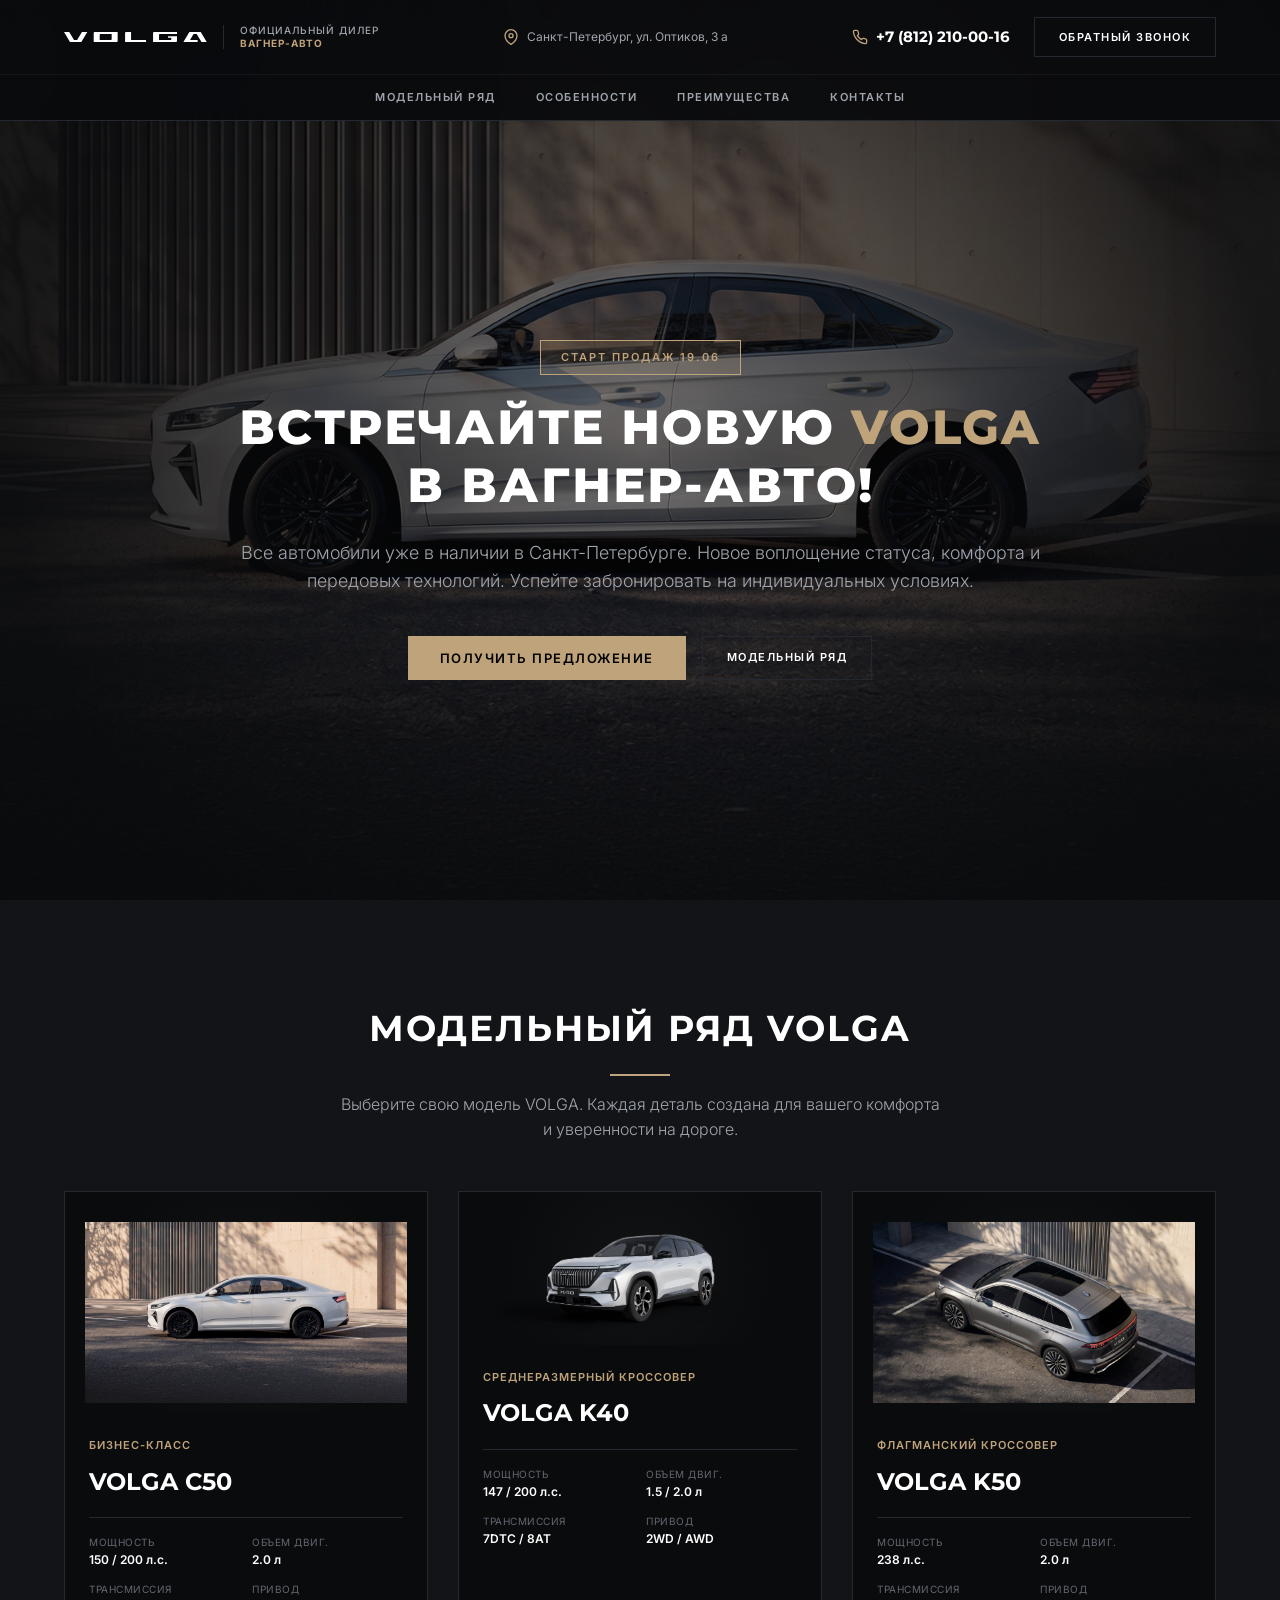
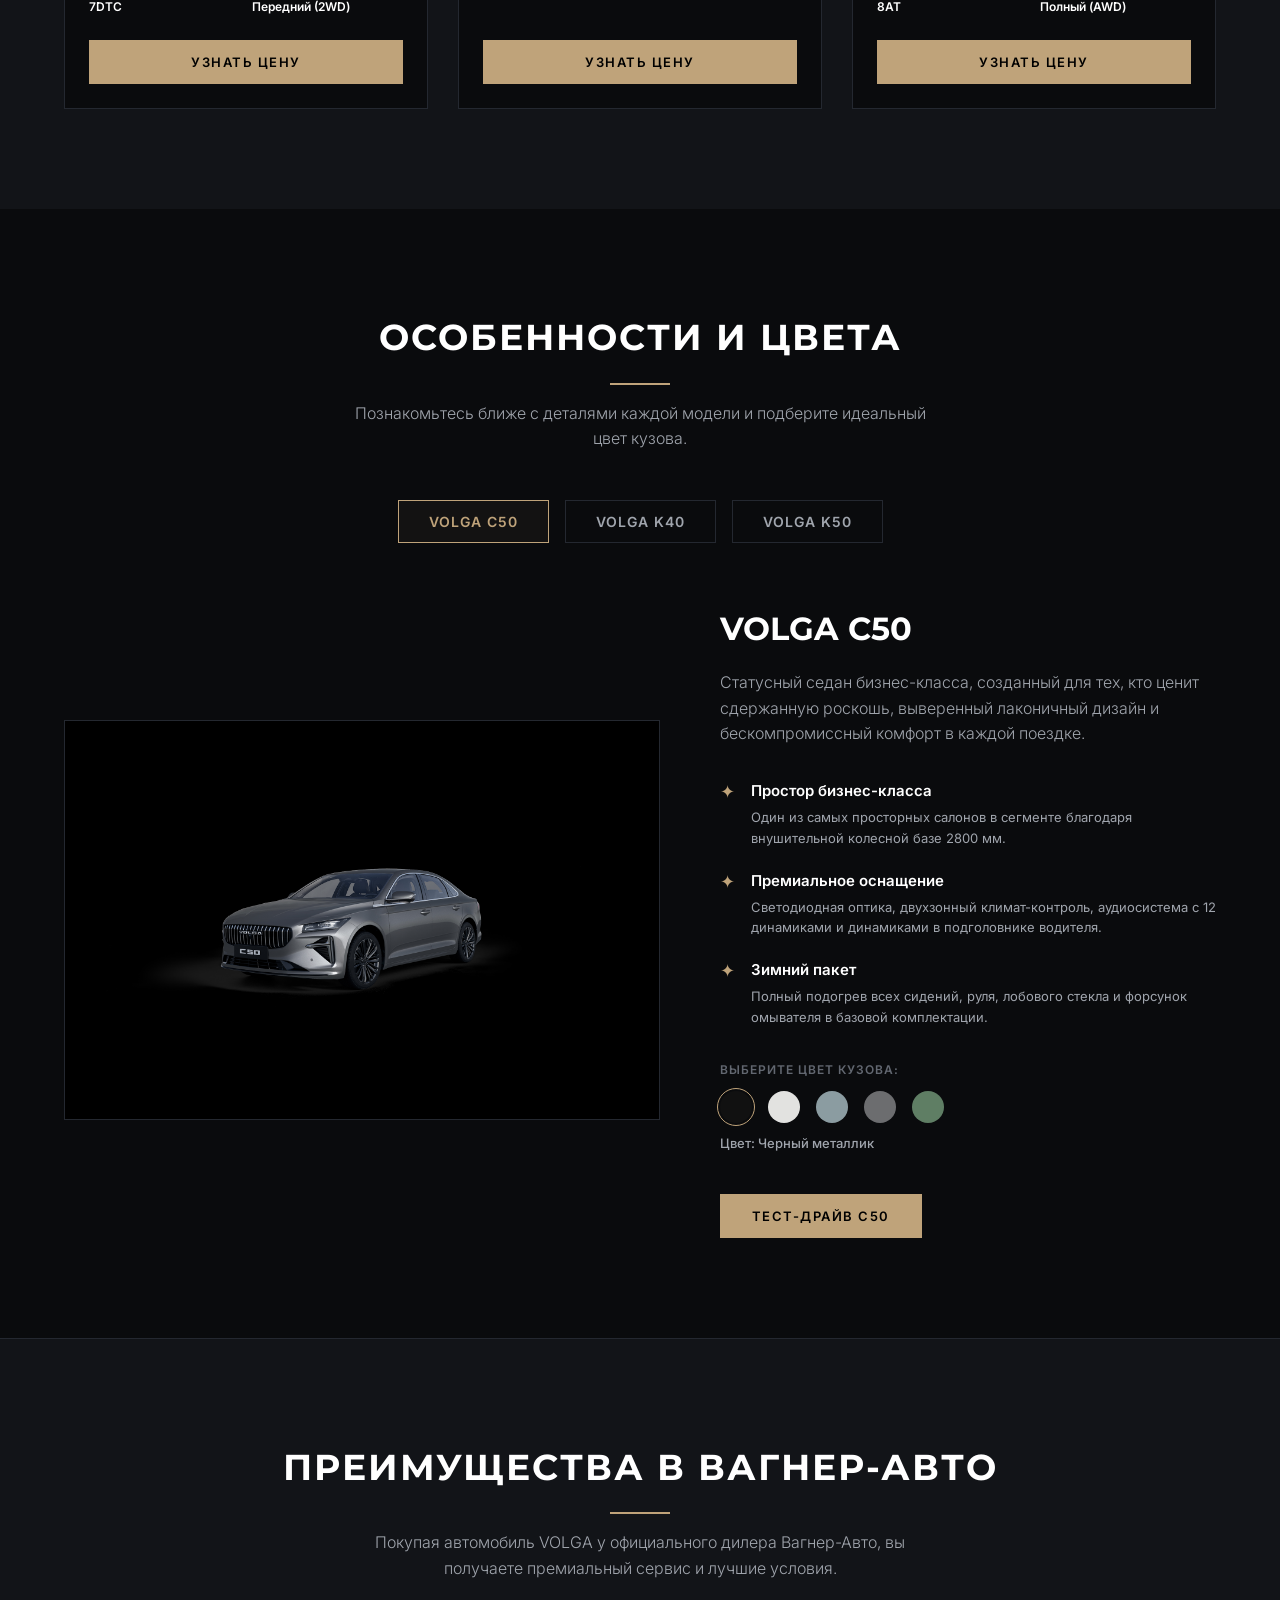
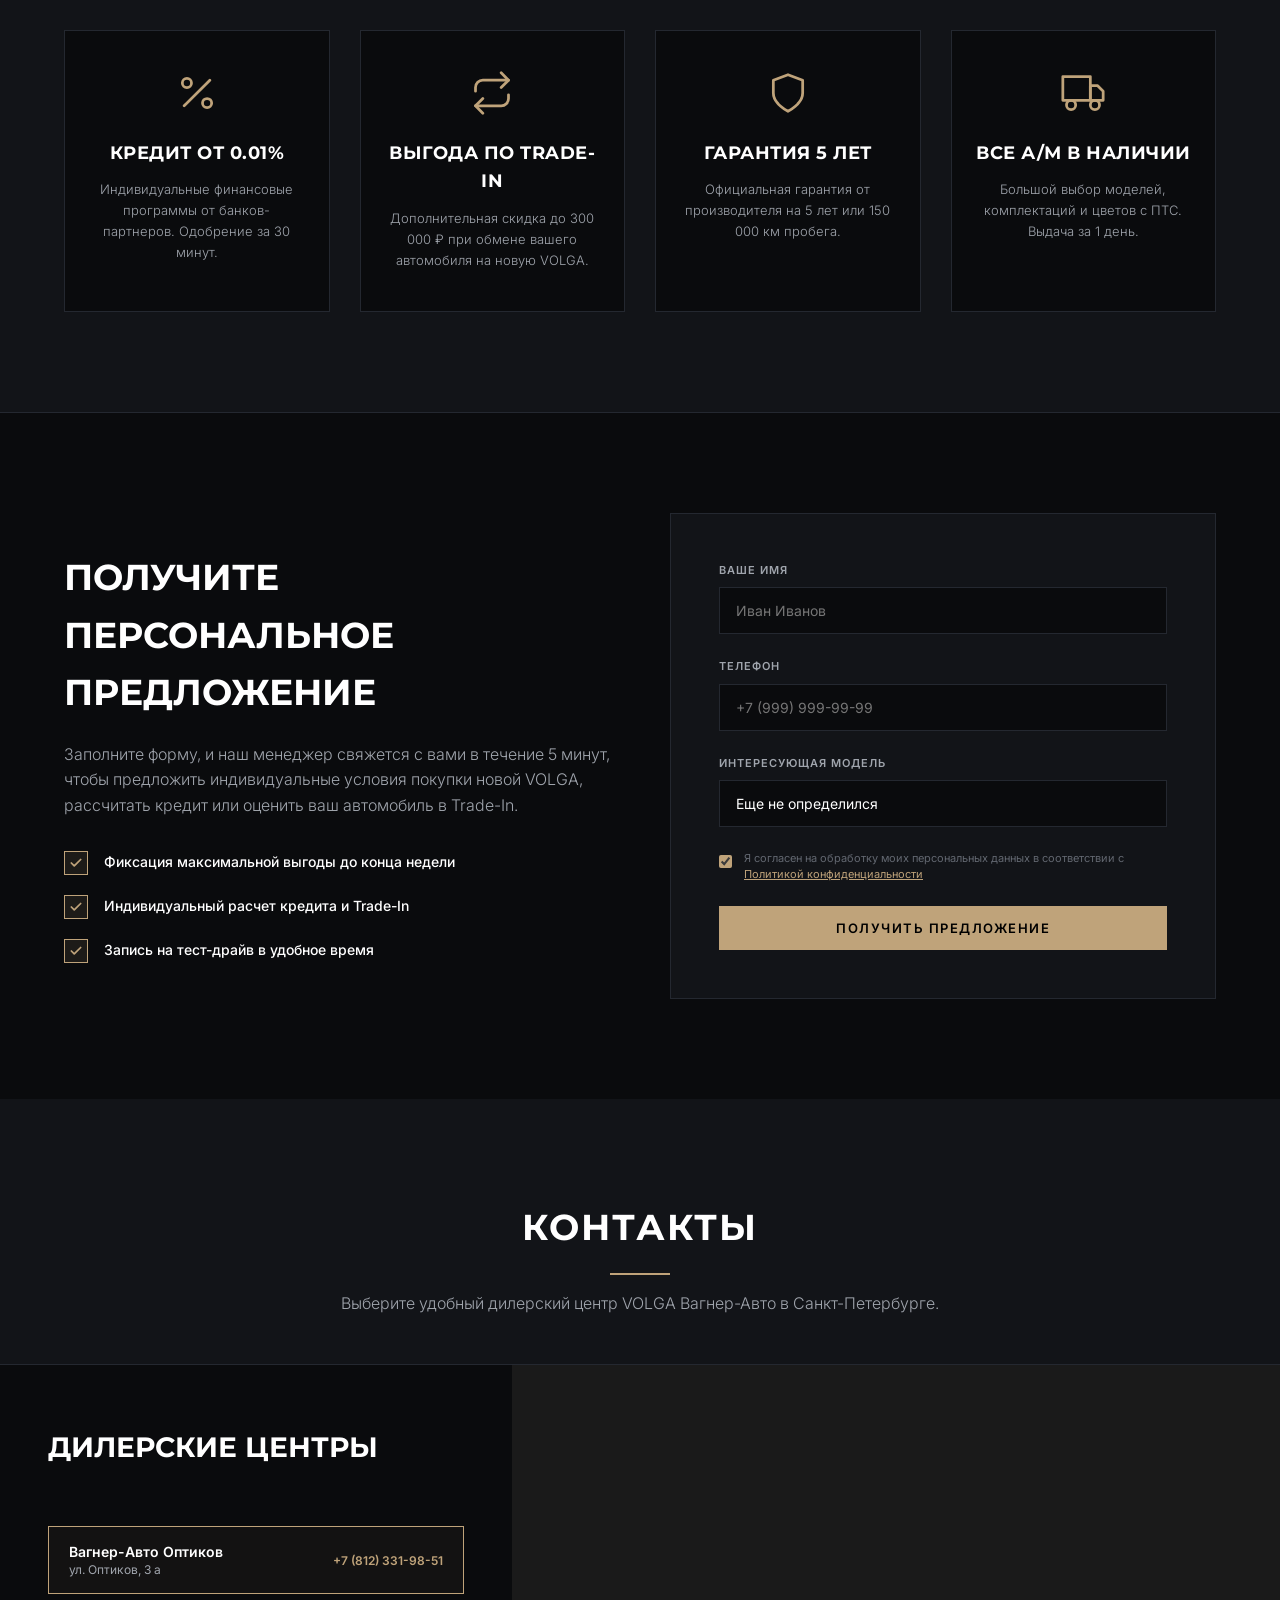
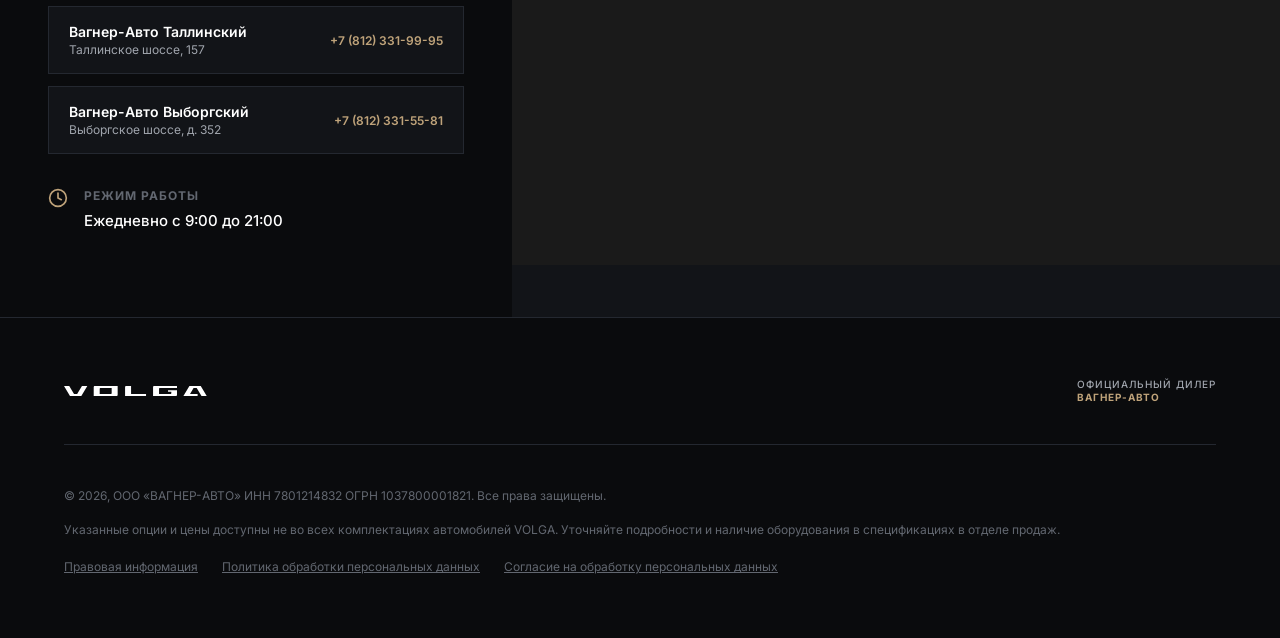
==== spb.html @ 0119178f "Initial commit: Premium Volga Landing Pages with interactive configurator and two-row header" ====
<!doctype html>
<html lang="ru">
    <head>
        <meta charset="UTF-8" />
        <meta name="viewport" content="width=device-width, initial-scale=1.0" />
        <title>Официальный дилер VOLGA в Санкт-Петербурге | Вагнер-Авто</title>
        <meta
            name="description"
            content="Купить новые автомобили VOLGA C50, K40, K50 у официального дилера Вагнер-Авто в Санкт-Петербурге. Все автомобили в наличии. Специальные условия покупки, кредит, Trade-In."
        />
        <link rel="stylesheet" href="style.css" />
        <!-- Favicon -->
        <link rel="icon" type="image/svg+xml" href="logo.svg" />
    </head>
    <body>
        <!-- Header -->
        <header>
            <div class="header-top-bar">
                <div class="container header-top-container">
                    <div class="logo-area">
                        <a href="#" class="logo-link">
                            <!-- Embedded SVG Volga Logo -->
                            <svg
                                xmlns="http://www.w3.org/2000/svg"
                                width="143"
                                height="10"
                                viewBox="0 0 143 10"
                                fill="none"
                            >
                                <path
                                    d="M113.016 0.0563636V1.94C113.016 1.95455 113.01 1.96909 112.997 1.98C112.985 1.99091 112.97 1.99636 112.955 1.99636H95.9465C95.7082 1.99636 95.4813 2.08727 95.3117 2.24727C95.1439 2.40727 95.0486 2.62545 95.0486 2.85273V7.93455C95.0486 7.94909 95.0543 7.96545 95.0657 7.97636C95.0772 7.98727 95.0924 7.99273 95.1096 7.99273H106.421C106.659 7.99273 106.89 7.90182 107.058 7.74182C107.228 7.58182 107.321 7.36364 107.321 7.13455V5.77091C107.321 5.75455 107.315 5.74 107.304 5.72909C107.292 5.71818 107.277 5.71091 107.26 5.71091H104.084C104.084 5.71091 104.068 5.71091 104.063 5.70727C104.055 5.70545 104.049 5.7 104.044 5.69636C104.038 5.69091 104.036 5.68545 104.032 5.68C104.028 5.67273 104.028 5.66727 104.028 5.66V4.33818C104.028 4.32364 104.034 4.31091 104.044 4.3C104.055 4.28909 104.068 4.28364 104.084 4.28364H113.01V8.85455C113.01 9.15636 112.884 9.44727 112.661 9.66182C112.438 9.87636 112.133 9.99636 111.817 9.99818H89.1192C89.104 9.99818 89.0887 9.99273 89.0773 9.98182C89.0658 9.97091 89.0601 9.95636 89.0601 9.94182V1.14545C89.0601 0.843636 89.186 0.552727 89.4109 0.338182C89.6359 0.123636 89.9409 0.00363636 90.2574 0.00363636H112.955C112.97 0.00363636 112.985 0.00909091 112.997 0.0181818C113.008 0.0272727 113.014 0.0418182 113.016 0.0563636ZM82.0422 8.05818V9.94364C82.0422 9.95818 82.0345 9.97273 82.025 9.98364C82.0136 9.99455 81.9983 10 81.9831 10H61.1408C61.1255 10 61.1103 9.99455 61.0988 9.98364C61.0874 9.97273 61.0817 9.95818 61.0817 9.94364V1.14727C61.0817 0.996364 61.1122 0.849091 61.1732 0.709091C61.2342 0.570909 61.3219 0.443636 61.4325 0.338182C61.5431 0.232727 61.6765 0.147273 61.8214 0.0909091C61.9663 0.0327273 62.1226 0.00363636 62.2809 0.00363636H67.0129C67.0282 0.00363636 67.0434 0.00909091 67.0549 0.02C67.0663 0.0309091 67.072 0.0454546 67.072 0.06V7.71455C67.072 7.79091 67.1025 7.86182 67.1597 7.91636C67.215 7.96909 67.2913 8 67.3713 8H81.985C82.0002 8 82.0155 8.00546 82.0269 8.01636C82.0383 8.02727 82.0441 8.04182 82.0441 8.05636M142.666 10H137.547C137.536 10 137.526 9.99818 137.517 9.99273C137.509 9.99273 137.501 9.98 137.496 9.97273L132.689 2.03455C132.689 2.03455 132.676 2.02 132.668 2.01455C132.659 2.00909 132.649 2.00727 132.638 2.00727H129.629C129.618 2.00727 129.608 2.00909 129.599 2.01455C129.591 2.02 129.584 2.02545 129.576 2.03455L126.015 7.91818C126.015 7.91818 126.007 7.93636 126.007 7.94727C126.007 7.95636 126.011 7.96727 126.015 7.97455C126.02 7.98364 126.028 7.99091 126.036 7.99455C126.045 8 126.055 8.00182 126.066 8.00182H133.543C133.559 8.00182 133.574 8.00727 133.585 8.01818C133.597 8.02909 133.603 8.04364 133.603 8.05818V9.94364C133.603 9.95818 133.597 9.97273 133.585 9.98364C133.574 9.99455 133.559 10 133.543 10H119.466C119.454 10 119.445 9.99818 119.435 9.99273C119.427 9.98727 119.418 9.98 119.414 9.97091C119.408 9.96182 119.414 9.95273 119.414 9.94182C119.406 9.93091 119.41 9.92182 119.414 9.91273L125.399 0.0345455C125.399 0.0345455 125.41 0.0181818 125.42 0.0127273C125.429 0.00727273 125.439 0.00545455 125.45 0.00545455H136.685C136.697 0.00545455 136.706 0.00727273 136.716 0.0127273C136.725 0.0181818 136.733 0.0254545 136.737 0.0345455L142.72 9.91273C142.72 9.91273 142.727 9.93091 142.727 9.94182C142.727 9.95273 142.723 9.96182 142.72 9.97091C142.714 9.98 142.706 9.98727 142.699 9.99273C142.689 9.99818 142.678 10 142.668 10M23.3074 0.0872727L17.3266 9.96546C17.3266 9.96546 17.3133 9.98182 17.3037 9.98727C17.2942 9.99273 17.2847 9.99455 17.2732 9.99636H6.03991C6.02847 9.99636 6.01894 9.99273 6.00941 9.98909C5.99988 9.98364 5.99225 9.97636 5.98653 9.96727L0.00762615 0.0872727C0.00762615 0.0872727 0 0.0690909 0 0.0581818C0 0.0472727 0.00190654 0.0381818 0.00762615 0.0290909C0.0133458 0.02 0.0209719 0.0127273 0.0305046 0.00727273C0.0400373 0.00363636 0.04957 0 0.0610092 0H5.17816C5.1896 0 5.19913 0.00181818 5.20866 0.00727273C5.2182 0.0127273 5.22582 0.02 5.23154 0.0290909L10.0379 7.96727C10.0379 7.96727 10.0513 7.98364 10.0589 7.98909C10.0684 7.99455 10.078 7.99636 10.0894 7.99636H13.0979C13.1075 7.99636 13.1189 7.99455 13.1284 7.98909C13.138 7.98364 13.1456 7.97636 13.1494 7.96727L17.952 0.0345455C17.952 0.0345455 17.9653 0.0181818 17.9748 0.0127273C17.9844 0.00727273 17.9939 0.00545455 18.0053 0.00545455H23.254C23.2655 0.00545455 23.275 0.00727273 23.2846 0.0127273C23.2941 0.0181818 23.3017 0.0254545 23.3074 0.0327273C23.3132 0.0418182 23.3151 0.0509091 23.3151 0.0618182C23.3151 0.0727273 23.3132 0.0818182 23.3074 0.0909091V0.0872727ZM35.698 7.93636V2.86C35.698 2.63273 35.7934 2.41455 35.9611 2.25455C36.1289 2.09455 36.3577 2.00364 36.596 2.00364H47.6139C47.6291 2.00364 47.6463 2.00909 47.6577 2.02C47.6577 2.02 47.6749 2.03091 47.6749 2.04545V7.14364C47.6749 7.37091 47.5796 7.58909 47.4118 7.74909C47.244 7.90909 47.0152 8 46.7769 8H35.7571C35.7419 8 35.7247 7.99455 35.7133 7.98364C35.7018 7.97273 35.6961 7.95818 35.6961 7.94182V7.93818M53.6042 0.00363636H30.9069C30.7486 0.00363636 30.5942 0.0327273 30.4493 0.0909091C30.3044 0.149091 30.171 0.232727 30.0604 0.338182C29.9498 0.443636 29.8602 0.570909 29.8011 0.709091C29.7401 0.847273 29.7096 0.996364 29.7096 1.14727V9.94182C29.7096 9.95636 29.7153 9.97091 29.7267 9.98182C29.7382 9.99273 29.7534 9.99818 29.7687 9.99818H52.466C52.6224 9.99818 52.7787 9.96909 52.9236 9.91091C53.0685 9.85273 53.2 9.76909 53.3125 9.66364C53.4231 9.55818 53.5108 9.43091 53.5718 9.29273C53.6328 9.15455 53.6633 9.00546 53.6633 8.85636V0.0563636C53.6633 0.0418182 53.6557 0.0290909 53.6443 0.0181818C53.6328 0.00909091 53.6195 0.00363636 53.6042 0.00181818V0.00363636Z"
                                    fill="white"
                                />
                            </svg>
                        </a>
                        <div class="logo-divider"></div>
                        <div class="dealer-badge">
                            Официальный дилер
                            <span>Вагнер-Авто</span>
                        </div>
                    </div>
                    <div class="header-address-info">
                        <svg
                            xmlns="http://www.w3.org/2000/svg"
                            width="16"
                            height="16"
                            viewBox="0 0 24 24"
                            fill="none"
                            stroke="currentColor"
                            stroke-width="2"
                            stroke-linecap="round"
                            stroke-linejoin="round"
                        >
                            <path
                                d="M21 10c0 7-9 13-9 13s-9-6-9-13a9 9 0 0 1 18 0z"
                            ></path>
                            <circle cx="12" cy="10" r="3"></circle>
                        </svg>
                        <span>Санкт-Петербург, ул. Оптиков, 3 а</span>
                    </div>
                    <div class="header-right-info">
                        <a
                            href="tel:+78122100016"
                            class="phone-number"
                            id="main-phone-link"
                        >
                            <svg
                                xmlns="http://www.w3.org/2000/svg"
                                width="16"
                                height="16"
                                viewBox="0 0 24 24"
                                fill="none"
                                stroke="currentColor"
                                stroke-width="2"
                                stroke-linecap="round"
                                stroke-linejoin="round"
                            >
                                <path
                                    d="M22 16.92v3a2 2 0 0 1-2.18 2 19.79 19.79 0 0 1-8.63-3.07 19.5 19.79 0 0 1-6-6 19.79 19.79 0 0 1-3.07-8.67A2 2 0 0 1 4.11 2h3a2 2 0 0 1 2 1.72 12.84 12.84 0 0 0 .7 2.81 2 2 0 0 1-.45 2.11L8.09 9.91a16 16 0 0 0 6 6l1.27-1.27a2 2 0 0 1 2.11-.45 12.84 12.84 0 0 0 2.81.7A2 2 0 0 1 22 16.92z"
                                ></path>
                            </svg>
                            <span>+7 (812) 210-00-16</span>
                        </a>
                        <button
                            class="btn btn-secondary open-modal-btn"
                            data-modal-title="Заказать обратный звонок"
                        >
                            Обратный звонок
                        </button>
                        <button class="menu-toggle">
                            <span></span>
                            <span></span>
                            <span></span>
                        </button>
                    </div>
                </div>
            </div>
            <div class="header-nav-bar">
                <div class="container">
                    <nav>
                        <a href="#models">Модельный ряд</a>
                        <a href="#details">Особенности</a>
                        <a href="#benefits">Преимущества</a>
                        <a href="#contacts">Контакты</a>
                    </nav>
                </div>
            </div>
        </header>

        <!-- Hero Section -->
        <section class="hero">
            <div class="hero-bg">
                <img src="images/c50_main.png" alt="Новая VOLGA" />
            </div>
            <div class="hero-content">
                <div class="hero-badge">Старт продаж 19.06</div>
                <h1>Встречайте новую <span>VOLGA</span> в Вагнер-Авто!</h1>
                <p>
                    Все автомобили уже в наличии в Санкт-Петербурге. Новое
                    воплощение статуса, комфорта и передовых технологий. Успейте
                    забронировать на индивидуальных условиях.
                </p>
                <div class="hero-actions">
                    <button
                        class="btn open-modal-btn"
                        data-modal-title="Получить индивидуальное предложение"
                    >
                        Получить предложение
                    </button>
                    <a href="#models" class="btn btn-secondary"
                        >Модельный ряд</a
                    >
                </div>
            </div>
        </section>

        <!-- Models Section -->
        <section id="models" class="models-section">
            <div class="container">
                <h2 class="section-title">Модельный ряд VOLGA</h2>
                <p class="section-subtitle">
                    Выберите свою модель VOLGA. Каждая деталь создана для вашего
                    комфорта и уверенности на дороге.
                </p>

                <div class="models-grid">
                    <!-- VOLGA C50 -->
                    <div class="model-card">
                        <div class="model-img-wrapper">
                            <img src="images/c50_main.png" alt="VOLGA C50" />
                        </div>
                        <div class="model-info">
                            <span class="model-tag">Бизнес-класс</span>
                            <h3 class="model-name">VOLGA C50</h3>
                            <div class="model-specs">
                                <div class="spec-item">
                                    <div class="spec-label">Мощность</div>
                                    <div class="spec-val">150 / 200 л.с.</div>
                                </div>
                                <div class="spec-item">
                                    <div class="spec-label">Объем двиг.</div>
                                    <div class="spec-val">2.0 л</div>
                                </div>
                                <div class="spec-item">
                                    <div class="spec-label">Трансмиссия</div>
                                    <div class="spec-val">7DTC</div>
                                </div>
                                <div class="spec-item">
                                    <div class="spec-label">Привод</div>
                                    <div class="spec-val">Передний (2WD)</div>
                                </div>
                            </div>
                            <button
                                class="btn model-cta open-modal-btn"
                                data-modal-title="Узнать цену на VOLGA C50"
                                data-modal-model="C50"
                            >
                                Узнать цену
                            </button>
                        </div>
                    </div>

                    <!-- VOLGA K40 -->
                    <div class="model-card">
                        <div class="model-img-wrapper">
                            <img src="images/k40_main.png" alt="VOLGA K40" />
                        </div>
                        <div class="model-info">
                            <span class="model-tag"
                                >Среднеразмерный кроссовер</span
                            >
                            <h3 class="model-name">VOLGA K40</h3>
                            <div class="model-specs">
                                <div class="spec-item">
                                    <div class="spec-label">Мощность</div>
                                    <div class="spec-val">147 / 200 л.с.</div>
                                </div>
                                <div class="spec-item">
                                    <div class="spec-label">Объем двиг.</div>
                                    <div class="spec-val">1.5 / 2.0 л</div>
                                </div>
                                <div class="spec-item">
                                    <div class="spec-label">Трансмиссия</div>
                                    <div class="spec-val">7DTC / 8AT</div>
                                </div>
                                <div class="spec-item">
                                    <div class="spec-label">Привод</div>
                                    <div class="spec-val">2WD / AWD</div>
                                </div>
                            </div>
                            <button
                                class="btn model-cta open-modal-btn"
                                data-modal-title="Узнать цену на VOLGA K40"
                                data-modal-model="K40"
                            >
                                Узнать цену
                            </button>
                        </div>
                    </div>

                    <!-- VOLGA K50 -->
                    <div class="model-card">
                        <div class="model-img-wrapper">
                            <img src="images/k50_main.png" alt="VOLGA K50" />
                        </div>
                        <div class="model-info">
                            <span class="model-tag">Флагманский кроссовер</span>
                            <h3 class="model-name">VOLGA K50</h3>
                            <div class="model-specs">
                                <div class="spec-item">
                                    <div class="spec-label">Мощность</div>
                                    <div class="spec-val">238 л.с.</div>
                                </div>
                                <div class="spec-item">
                                    <div class="spec-label">Объем двиг.</div>
                                    <div class="spec-val">2.0 л</div>
                                </div>
                                <div class="spec-item">
                                    <div class="spec-label">Трансмиссия</div>
                                    <div class="spec-val">8AT</div>
                                </div>
                                <div class="spec-item">
                                    <div class="spec-label">Привод</div>
                                    <div class="spec-val">Полный (AWD)</div>
                                </div>
                            </div>
                            <button
                                class="btn model-cta open-modal-btn"
                                data-modal-title="Узнать цену на VOLGA K50"
                                data-modal-model="K50"
                            >
                                Узнать цену
                            </button>
                        </div>
                    </div>
                </div>
            </div>
        </section>

        <!-- Interactive Configurator & Details Section -->
        <section id="details" class="details-section">
            <div class="container">
                <h2 class="section-title">Особенности и Цвета</h2>
                <p class="section-subtitle">
                    Познакомьтесь ближе с деталями каждой модели и подберите
                    идеальный цвет кузова.
                </p>

                <div class="tabs-container">
                    <button class="tab-btn active" data-tab="tab-c50">
                        VOLGA C50
                    </button>
                    <button class="tab-btn" data-tab="tab-k40">
                        VOLGA K40
                    </button>
                    <button class="tab-btn" data-tab="tab-k50">
                        VOLGA K50
                    </button>
                </div>

                <!-- Tab C50 -->
                <div id="tab-c50" class="tab-content active">
                    <div class="detail-grid">
                        <div class="configurator-view">
                            <img
                                src="images/c50_color_black.png"
                                alt="VOLGA C50 Configurator"
                                id="c50-config-img"
                            />
                        </div>
                        <div class="detail-info">
                            <h3>VOLGA C50</h3>
                            <p class="detail-desc">
                                Статусный седан бизнес-класса, созданный для
                                тех, кто ценит сдержанную роскошь, выверенный
                                лаконичный дизайн и бескомпромиссный комфорт в
                                каждой поездке.
                            </p>

                            <div class="features-list">
                                <div class="feature-item">
                                    <div class="feature-icon">✦</div>
                                    <div class="feature-text">
                                        <h4>Простор бизнес-класса</h4>
                                        <p>
                                            Один из самых просторных салонов в
                                            сегменте благодаря внушительной
                                            колесной базе 2800 мм.
                                        </p>
                                    </div>
                                </div>
                                <div class="feature-item">
                                    <div class="feature-icon">✦</div>
                                    <div class="feature-text">
                                        <h4>Премиальное оснащение</h4>
                                        <p>
                                            Светодиодная оптика, двухзонный
                                            климат-контроль, аудиосистема с 12
                                            динамиками и динамиками в
                                            подголовнике водителя.
                                        </p>
                                    </div>
                                </div>
                                <div class="feature-item">
                                    <div class="feature-icon">✦</div>
                                    <div class="feature-text">
                                        <h4>Зимний пакет</h4>
                                        <p>
                                            Полный подогрев всех сидений, руля,
                                            лобового стекла и форсунок омывателя
                                            в базовой комплектации.
                                        </p>
                                    </div>
                                </div>
                            </div>

                            <div class="color-selector-title">
                                Выберите цвет кузова:
                            </div>
                            <div class="color-options">
                                <div
                                    class="color-dot active"
                                    style="background-color: #111111"
                                    data-model="c50"
                                    data-color-name="Черный металлик"
                                    data-img="images/c50_color_black.png"
                                ></div>
                                <div
                                    class="color-dot"
                                    style="background-color: #e2e2e0"
                                    data-model="c50"
                                    data-color-name="Белый металлик"
                                    data-img="images/c50_color_white.png"
                                ></div>
                                <div
                                    class="color-dot"
                                    style="background-color: #8b9ca1"
                                    data-model="c50"
                                    data-color-name="Серо-голубой металлик"
                                    data-img="images/c50_color_blue.png"
                                ></div>
                                <div
                                    class="color-dot"
                                    style="background-color: #6c6d6f"
                                    data-model="c50"
                                    data-color-name="Серый металлик"
                                    data-img="images/c50_color_grey.png"
                                ></div>
                                <div
                                    class="color-dot"
                                    style="background-color: #5f7e64"
                                    data-model="c50"
                                    data-color-name="Зеленый металлик"
                                    data-img="images/c50_color_green.png"
                                ></div>
                            </div>
                            <div class="color-name-display">
                                Цвет: <span>Черный металлик</span>
                            </div>

                            <button
                                class="btn open-modal-btn"
                                data-modal-title="Записаться на тест-драйв VOLGA C50"
                                data-modal-model="C50"
                            >
                                Тест-драйв C50
                            </button>
                        </div>
                    </div>
                </div>

                <!-- Tab K40 -->
                <div id="tab-k40" class="tab-content">
                    <div class="detail-grid">
                        <div class="configurator-view">
                            <img
                                src="images/k40_color_blue.png"
                                alt="VOLGA K40 Configurator"
                                id="k40-config-img"
                            />
                        </div>
                        <div class="detail-info">
                            <h3>VOLGA K40</h3>
                            <p class="detail-desc">
                                Современный и динамичный среднеразмерный
                                кроссовер. Атлетичные линии кузова, фирменная
                                решетка радиатора и узкая светодиодная оптика
                                формируют яркий, узнаваемый образ.
                            </p>

                            <div class="features-list">
                                <div class="feature-item">
                                    <div class="feature-icon">✦</div>
                                    <div class="feature-text">
                                        <h4>Эргономика и простор</h4>
                                        <p>
                                            Продуманная архитектура передней
                                            панели с большим вертикальным
                                            дисплеем и максимум пространства для
                                            задних пассажиров.
                                        </p>
                                    </div>
                                </div>
                                <div class="feature-item">
                                    <div class="feature-icon">✦</div>
                                    <div class="feature-text">
                                        <h4>Интеллектуальная безопасность</h4>
                                        <p>
                                            Адаптивный круиз-контроль, система
                                            удержания в полосе, круговой обзор
                                            360° и 6 подушек безопасности.
                                        </p>
                                    </div>
                                </div>
                                <div class="feature-item">
                                    <div class="feature-icon">✦</div>
                                    <div class="feature-text">
                                        <h4>Комфорт водителя</h4>
                                        <p>
                                            Эргономичное сиденье с регулируемой
                                            длиной подушки и поясничным упором
                                            для снижения усталости.
                                        </p>
                                    </div>
                                </div>
                            </div>

                            <div class="color-selector-title">
                                Выберите цвет кузова:
                            </div>
                            <div class="color-options">
                                <div
                                    class="color-dot active"
                                    style="background-color: #4b4d98"
                                    data-model="k40"
                                    data-color-name="Синий металлик"
                                    data-img="images/k40_color_blue.png"
                                ></div>
                                <div
                                    class="color-dot"
                                    style="background-color: #e2e2e0"
                                    data-model="k40"
                                    data-color-name="Белый"
                                    data-img="images/k40_color_white.png"
                                ></div>
                                <div
                                    class="color-dot"
                                    style="background-color: #6c6d6f"
                                    data-model="k40"
                                    data-color-name="Серебристый металлик"
                                    data-img="images/k40_color_grey.png"
                                ></div>
                                <div
                                    class="color-dot"
                                    style="background-color: #73909a"
                                    data-model="k40"
                                    data-color-name="Светло-зеленый металлик"
                                    data-img="images/k40_color_green.png"
                                ></div>
                                <div
                                    class="color-dot"
                                    style="background-color: #111111"
                                    data-model="k40"
                                    data-color-name="Черный металлик"
                                    data-img="images/k40_color_black.png"
                                ></div>
                            </div>
                            <div class="color-name-display">
                                Цвет: <span>Синий металлик</span>
                            </div>

                            <button
                                class="btn open-modal-btn"
                                data-modal-title="Записаться на тест-драйв VOLGA K40"
                                data-modal-model="K40"
                            >
                                Тест-драйв K40
                            </button>
                        </div>
                    </div>
                </div>

                <!-- Tab K50 -->
                <div id="tab-k50" class="tab-content">
                    <div class="detail-grid">
                        <div class="configurator-view">
                            <img
                                src="images/k50_color_white.png"
                                alt="VOLGA K50 Configurator"
                                id="k50-config-img"
                            />
                        </div>
                        <div class="detail-info">
                            <h3>VOLGA K50</h3>
                            <p class="detail-desc">
                                Премиальный полноприводный флагманский
                                кроссовер. Идеальное решение для больших
                                семейных путешествий и ежедневных поездок с
                                бескомпромиссным уровнем комфорта.
                            </p>

                            <div class="features-list">
                                <div class="feature-item">
                                    <div class="feature-icon">✦</div>
                                    <div class="feature-text">
                                        <h4>Адаптивная подвеска</h4>
                                        <p>
                                            Характеристики плавности хода и
                                            управляемости идеально
                                            подстраиваются под любые дорожные
                                            условия.
                                        </p>
                                    </div>
                                </div>
                                <div class="feature-item">
                                    <div class="feature-icon">✦</div>
                                    <div class="feature-text">
                                        <h4>VIP-комфорт 2-го ряда</h4>
                                        <p>
                                            Регулировка наклона спинок,
                                            дополнительный пульт управления и
                                            возможность полной раскладки
                                            сидений.
                                        </p>
                                    </div>
                                </div>
                                <div class="feature-item">
                                    <div class="feature-icon">✦</div>
                                    <div class="feature-text">
                                        <h4>Панорамная крыша</h4>
                                        <p>
                                            Огромная стеклянная панорамная крыша
                                            с люком и атмосферная контурная
                                            подсветка салона.
                                        </p>
                                    </div>
                                </div>
                            </div>

                            <div class="color-selector-title">
                                Выберите цвет кузова:
                            </div>
                            <div class="color-options">
                                <div
                                    class="color-dot active"
                                    style="background-color: #e2e2e0"
                                    data-model="k50"
                                    data-color-name="Белый металлик"
                                    data-img="images/k50_color_white.png"
                                ></div>
                                <div
                                    class="color-dot"
                                    style="background-color: #cbcbcb"
                                    data-model="k50"
                                    data-color-name="Серебристый металлик"
                                    data-img="images/k50_color_silver.png"
                                ></div>
                                <div
                                    class="color-dot"
                                    style="background-color: #6c6d6f"
                                    data-model="k50"
                                    data-color-name="Серый металлик"
                                    data-img="images/k50_color_grey.png"
                                ></div>
                                <div
                                    class="color-dot"
                                    style="background-color: #111111"
                                    data-model="k50"
                                    data-color-name="Черный металлик"
                                    data-img="images/k50_color_black.png"
                                ></div>
                                <div
                                    class="color-dot"
                                    style="background-color: #344d4f"
                                    data-model="k50"
                                    data-color-name="Зеленый металлик"
                                    data-img="images/k50_color_green.png"
                                ></div>
                            </div>
                            <div class="color-name-display">
                                Цвет: <span>Белый металлик</span>
                            </div>

                            <button
                                class="btn open-modal-btn"
                                data-modal-title="Записаться на тест-драйв VOLGA K50"
                                data-modal-model="K50"
                            >
                                Тест-драйв K50
                            </button>
                        </div>
                    </div>
                </div>
            </div>
        </section>

        <!-- Benefits Section -->
        <section id="benefits" class="benefits-section">
            <div class="container">
                <h2 class="section-title">Преимущества в Вагнер-Авто</h2>
                <p class="section-subtitle">
                    Покупая автомобиль VOLGA у официального дилера Вагнер-Авто,
                    вы получаете премиальный сервис и лучшие условия.
                </p>

                <div class="benefits-grid">
                    <div class="benefit-card">
                        <div class="benefit-icon">
                            <svg
                                xmlns="http://www.w3.org/2000/svg"
                                viewBox="0 0 24 24"
                                fill="none"
                                stroke="currentColor"
                                stroke-width="1.5"
                                stroke-linecap="round"
                                stroke-linejoin="round"
                            >
                                <line x1="19" y1="5" x2="5" y2="19"></line>
                                <circle cx="6.5" cy="6.5" r="2.5"></circle>
                                <circle cx="17.5" cy="17.5" r="2.5"></circle>
                            </svg>
                        </div>
                        <h3>Кредит от 0.01%</h3>
                        <p>
                            Индивидуальные финансовые программы от
                            банков-партнеров. Одобрение за 30 минут.
                        </p>
                    </div>
                    <div class="benefit-card">
                        <div class="benefit-icon">
                            <svg
                                xmlns="http://www.w3.org/2000/svg"
                                viewBox="0 0 24 24"
                                fill="none"
                                stroke="currentColor"
                                stroke-width="1.5"
                                stroke-linecap="round"
                                stroke-linejoin="round"
                            >
                                <polyline points="17 1 21 5 17 9"></polyline>
                                <path d="M3 11V9a4 4 0 0 1 4-4h14"></path>
                                <polyline points="7 23 3 19 7 15"></polyline>
                                <path d="M21 13v2a4 4 0 0 1-4 4H3"></path>
                            </svg>
                        </div>
                        <h3>Выгода по Trade-In</h3>
                        <p>
                            Дополнительная скидка до 300 000 ₽ при обмене вашего
                            автомобиля на новую VOLGA.
                        </p>
                    </div>
                    <div class="benefit-card">
                        <div class="benefit-icon">
                            <svg
                                xmlns="http://www.w3.org/2000/svg"
                                viewBox="0 0 24 24"
                                fill="none"
                                stroke="currentColor"
                                stroke-width="1.5"
                                stroke-linecap="round"
                                stroke-linejoin="round"
                            >
                                <path
                                    d="M12 22s8-4 8-10V5l-8-3-8 3v7c0 6 8 10 8 10z"
                                ></path>
                            </svg>
                        </div>
                        <h3>Гарантия 5 лет</h3>
                        <p>
                            Официальная гарантия от производителя на 5 лет или
                            150 000 км пробега.
                        </p>
                    </div>
                    <div class="benefit-card">
                        <div class="benefit-icon">
                            <svg
                                xmlns="http://www.w3.org/2000/svg"
                                viewBox="0 0 24 24"
                                fill="none"
                                stroke="currentColor"
                                stroke-width="1.5"
                                stroke-linecap="round"
                                stroke-linejoin="round"
                            >
                                <rect x="1" y="3" width="15" height="13"></rect>
                                <polygon
                                    points="16 8 20 8 23 11 23 16 16 16 16 8"
                                ></polygon>
                                <circle cx="5.5" cy="18.5" r="2.5"></circle>
                                <circle cx="18.5" cy="18.5" r="2.5"></circle>
                            </svg>
                        </div>
                        <h3>Все а/м в наличии</h3>
                        <p>
                            Большой выбор моделей, комплектаций и цветов с ПТС.
                            Выдача за 1 день.
                        </p>
                    </div>
                </div>
            </div>
        </section>

        <!-- Lead Form Section -->
        <section class="form-section">
            <div class="container">
                <div class="form-grid">
                    <div class="form-info">
                        <h2>Получите персональное предложение</h2>
                        <p>
                            Заполните форму, и наш менеджер свяжется с вами в
                            течение 5 минут, чтобы предложить индивидуальные
                            условия покупки новой VOLGA, рассчитать кредит или
                            оценить ваш автомобиль в Trade-In.
                        </p>

                        <div class="form-benefits">
                            <div class="form-benefit-item">
                                <div class="form-benefit-check">
                                    <svg
                                        xmlns="http://www.w3.org/2000/svg"
                                        width="14"
                                        height="14"
                                        viewBox="0 0 24 24"
                                        fill="none"
                                        stroke="currentColor"
                                        stroke-width="3"
                                        stroke-linecap="round"
                                        stroke-linejoin="round"
                                    >
                                        <polyline
                                            points="20 6 9 17 4 12"
                                        ></polyline>
                                    </svg>
                                </div>
                                <div class="form-benefit-text">
                                    Фиксация максимальной выгоды до конца недели
                                </div>
                            </div>
                            <div class="form-benefit-item">
                                <div class="form-benefit-check">
                                    <svg
                                        xmlns="http://www.w3.org/2000/svg"
                                        width="14"
                                        height="14"
                                        viewBox="0 0 24 24"
                                        fill="none"
                                        stroke="currentColor"
                                        stroke-width="3"
                                        stroke-linecap="round"
                                        stroke-linejoin="round"
                                    >
                                        <polyline
                                            points="20 6 9 17 4 12"
                                        ></polyline>
                                    </svg>
                                </div>
                                <div class="form-benefit-text">
                                    Индивидуальный расчет кредита и Trade-In
                                </div>
                            </div>
                            <div class="form-benefit-item">
                                <div class="form-benefit-check">
                                    <svg
                                        xmlns="http://www.w3.org/2000/svg"
                                        width="14"
                                        height="14"
                                        viewBox="0 0 24 24"
                                        fill="none"
                                        stroke="currentColor"
                                        stroke-width="3"
                                        stroke-linecap="round"
                                        stroke-linejoin="round"
                                    >
                                        <polyline
                                            points="20 6 9 17 4 12"
                                        ></polyline>
                                    </svg>
                                </div>
                                <div class="form-benefit-text">
                                    Запись на тест-драйв в удобное время
                                </div>
                            </div>
                        </div>
                    </div>

                    <div class="form-wrapper">
                        <form id="main-lead-form">
                            <div class="form-group">
                                <label for="form-name">Ваше имя</label>
                                <input
                                    type="text"
                                    id="form-name"
                                    class="form-control"
                                    placeholder="Иван Иванов"
                                    required
                                />
                            </div>
                            <div class="form-group">
                                <label for="form-phone">Телефон</label>
                                <input
                                    type="tel"
                                    id="form-phone"
                                    class="form-control"
                                    placeholder="+7 (999) 999-99-99"
                                    required
                                />
                            </div>
                            <div class="form-group">
                                <label for="form-model"
                                    >Интересующая модель</label
                                >
                                <select id="form-model" class="form-control">
                                    <option value="C50">
                                        VOLGA C50 (Седан)
                                    </option>
                                    <option value="K40">
                                        VOLGA K40 (Кроссовер)
                                    </option>
                                    <option value="K50">
                                        VOLGA K50 (Флагман)
                                    </option>
                                    <option value="Not Decided" selected>
                                        Еще не определился
                                    </option>
                                </select>
                            </div>
                            <div class="form-checkbox">
                                <input
                                    type="checkbox"
                                    id="form-agree"
                                    required
                                    checked
                                />
                                <label for="form-agree"
                                    >Я согласен на обработку моих персональных
                                    данных в соответствии с
                                    <a href="#" target="_blank"
                                        >Политикой конфиденциальности</a
                                    ></label
                                >
                            </div>
                            <button type="submit" class="btn form-submit">
                                Получить предложение
                            </button>
                        </form>
                    </div>
                </div>
            </div>
        </section>

        <!-- Contacts Section -->
        <section id="contacts" class="contacts-section">
            <div class="container">
                <h2 class="section-title">Контакты</h2>
                <p class="section-subtitle">
                    Выберите удобный дилерский центр VOLGA Вагнер-Авто в
                    Санкт-Петербурге.
                </p>
            </div>

            <div class="contacts-grid">
                <div class="contacts-info">
                    <h3>Дилерские центры</h3>

                    <div class="location-tabs">
                        <button
                            class="location-tab-btn active"
                            data-map-url="https://yandex.ru/map-widget/v1/?text=Санкт-Петербург%2C%20ул.%20Оптиков%2C%203%20а"
                            data-phone="+78123319851"
                            data-phone-formatted="+7 (812) 331-98-51"
                        >
                            <div>
                                <h4>Вагнер-Авто Оптиков</h4>
                                <p>ул. Оптиков, 3 а</p>
                            </div>
                            <div class="loc-phone">+7 (812) 331-98-51</div>
                        </button>

                        <button
                            class="location-tab-btn"
                            data-map-url="https://yandex.ru/map-widget/v1/?text=Санкт-Петербург%2C%20Таллинское%20шоссе%2C%20157"
                            data-phone="+78123319995"
                            data-phone-formatted="+7 (812) 331-99-95"
                        >
                            <div>
                                <h4>Вагнер-Авто Таллинский</h4>
                                <p>Таллинское шоссе, 157</p>
                            </div>
                            <div class="loc-phone">+7 (812) 331-99-95</div>
                        </button>

                        <button
                            class="location-tab-btn"
                            data-map-url="https://yandex.ru/map-widget/v1/?text=Санкт-Петербург%2C%20Выборгское%20шоссе%2C%20д.%20352"
                            data-phone="+78123315581"
                            data-phone-formatted="+7 (812) 331-55-81"
                        >
                            <div>
                                <h4>Вагнер-Авто Выборгский</h4>
                                <p>Выборгское шоссе, д. 352</p>
                            </div>
                            <div class="loc-phone">+7 (812) 331-55-81</div>
                        </button>
                    </div>

                    <div class="contact-item" style="margin-top: 32px">
                        <div class="contact-icon">
                            <svg
                                xmlns="http://www.w3.org/2000/svg"
                                viewBox="0 0 24 24"
                                fill="none"
                                stroke="currentColor"
                                stroke-width="2"
                                stroke-linecap="round"
                                stroke-linejoin="round"
                            >
                                <circle cx="12" cy="12" r="10"></circle>
                                <polyline points="12 6 12 12 16 14"></polyline>
                            </svg>
                        </div>
                        <div class="contact-details">
                            <h4>Режим работы</h4>
                            <p>Ежедневно с 9:00 до 21:00</p>
                        </div>
                    </div>
                </div>
                <div class="map-container">
                    <!-- Embedded Yandex Map dynamically updated by JS -->
                    <iframe
                        id="dealer-map"
                        src="https://yandex.ru/map-widget/v1/?text=Санкт-Петербург%2C%20ул.%20Оптиков%2C%203%20а"
                        allowfullscreen="true"
                    ></iframe>
                </div>
            </div>
        </section>

        <!-- Footer -->
        <footer>
            <div class="container">
                <div class="footer-top">
                    <div class="logo-area">
                        <svg
                            xmlns="http://www.w3.org/2000/svg"
                            width="143"
                            height="10"
                            viewBox="0 0 143 10"
                            fill="none"
                        >
                            <path
                                d="M113.016 0.0563636V1.94C113.016 1.95455 113.01 1.96909 112.997 1.98C112.985 1.99091 112.97 1.99636 112.955 1.99636H95.9465C95.7082 1.99636 95.4813 2.08727 95.3117 2.24727C95.1439 2.40727 95.0486 2.62545 95.0486 2.85273V7.93455C95.0486 7.94909 95.0543 7.96545 95.0657 7.97636C95.0772 7.98727 95.0924 7.99273 95.1096 7.99273H106.421C106.659 7.99273 106.89 7.90182 107.058 7.74182C107.228 7.58182 107.321 7.36364 107.321 7.13455V5.77091C107.321 5.75455 107.315 5.74 107.304 5.72909C107.292 5.71818 107.277 5.71091 107.26 5.71091H104.084C104.084 5.71091 104.068 5.71091 104.063 5.70727C104.055 5.70545 104.049 5.7 104.044 5.69636C104.038 5.69091 104.036 5.68545 104.032 5.68C104.028 5.67273 104.028 5.66727 104.028 5.66V4.33818C104.028 4.32364 104.034 4.31091 104.044 4.3C104.055 4.28909 104.068 4.28364 104.084 4.28364H113.01V8.85455C113.01 9.15636 112.884 9.44727 112.661 9.66182C112.438 9.87636 112.133 9.99636 111.817 9.99818H89.1192C89.104 9.99818 89.0887 9.99273 89.0773 9.98182C89.0658 9.97091 89.0601 9.95636 89.0601 9.94182V1.14545C89.0601 0.843636 89.186 0.552727 89.4109 0.338182C89.6359 0.123636 89.9409 0.00363636 90.2574 0.00363636H112.955C112.97 0.00363636 112.985 0.00909091 112.997 0.0181818C113.008 0.0272727 113.014 0.0418182 113.016 0.0563636ZM82.0422 8.05818V9.94364C82.0422 9.95818 82.0345 9.97273 82.025 9.98364C82.0136 9.99455 81.9983 10 81.9831 10H61.1408C61.1255 10 61.1103 9.99455 61.0988 9.98364C61.0874 9.97273 61.0817 9.95818 61.0817 9.94364V1.14727C61.0817 0.996364 61.1122 0.849091 61.1732 0.709091C61.2342 0.570909 61.3219 0.443636 61.4325 0.338182C61.5431 0.232727 61.6765 0.147273 61.8214 0.0909091C61.9663 0.0327273 62.1226 0.00363636 62.2809 0.00363636H67.0129C67.0282 0.00363636 67.0434 0.00909091 67.0549 0.02C67.0663 0.0309091 67.072 0.0454546 67.072 0.06V7.71455C67.072 7.79091 67.1025 7.86182 67.1597 7.91636C67.215 7.96909 67.2913 8 67.3713 8H81.985C82.0002 8 82.0155 8.00546 82.0269 8.01636C82.0383 8.02727 82.0441 8.04182 82.0441 8.05636M142.666 10H137.547C137.536 10 137.526 9.99818 137.517 9.99273C137.509 9.99273 137.501 9.98 137.496 9.97273L132.689 2.03455C132.689 2.03455 132.676 2.02 132.668 2.01455C132.659 2.00909 132.649 2.00727 132.638 2.00727H129.629C129.618 2.00727 129.608 2.00909 129.599 2.01455C129.591 2.02 129.584 2.02545 129.576 2.03455L126.015 7.91818C126.015 7.91818 126.007 7.93636 126.007 7.94727C126.007 7.95636 126.011 7.96727 126.015 7.97455C126.02 7.98364 126.028 7.99091 126.036 7.99455C126.045 8 126.055 8.00182 126.066 8.00182H133.543C133.559 8.00182 133.574 8.00727 133.585 8.01818C133.597 8.02909 133.603 8.04364 133.603 8.05818V9.94364C133.603 9.95818 133.597 9.97273 133.585 9.98364C133.574 9.99455 133.559 10 133.543 10H119.466C119.454 10 119.445 9.99818 119.435 9.99273C119.427 9.98727 119.418 9.98 119.414 9.97091C119.408 9.96182 119.414 9.95273 119.414 9.94182C119.406 9.93091 119.41 9.92182 119.414 9.91273L125.399 0.0345455C125.399 0.0345455 125.41 0.0181818 125.42 0.0127273C125.429 0.00727273 125.439 0.00545455 125.45 0.00545455H136.685C136.697 0.00545455 136.706 0.00727273 136.716 0.0127273C136.725 0.0181818 136.733 0.0254545 136.737 0.0345455L142.72 9.91273C142.72 9.91273 142.727 9.93091 142.727 9.94182C142.727 9.95273 142.723 9.96182 142.72 9.97091C142.714 9.98 142.706 9.98727 142.699 9.99273C142.689 9.99818 142.678 10 142.668 10M23.3074 0.0872727L17.3266 9.96546C17.3266 9.96546 17.3133 9.98182 17.3037 9.98727C17.2942 9.99273 17.2847 9.99455 17.2732 9.99636H6.03991C6.02847 9.99636 6.01894 9.99273 6.00941 9.98909C5.99988 9.98364 5.99225 9.97636 5.98653 9.96727L0.00762615 0.0872727C0.00762615 0.0872727 0 0.0690909 0 0.0581818C0 0.0472727 0.00190654 0.0381818 0.00762615 0.0290909C0.0133458 0.02 0.0209719 0.0127273 0.0305046 0.00727273C0.0400373 0.00363636 0.04957 0 0.0610092 0H5.17816C5.1896 0 5.19913 0.00181818 5.20866 0.00727273C5.2182 0.0127273 5.22582 0.02 5.23154 0.0290909L10.0379 7.96727C10.0379 7.96727 10.0513 7.98364 10.0589 7.98909C10.0684 7.99455 10.078 7.99636 10.0894 7.99636H13.0979C13.1075 7.99636 13.1189 7.99455 13.1284 7.98909C13.138 7.98364 13.1456 7.97636 13.1494 7.96727L17.952 0.0345455C17.952 0.0345455 17.9653 0.0181818 17.9748 0.0127273C17.9844 0.00727273 17.9939 0.00545455 18.0053 0.00545455H23.254C23.2655 0.00545455 23.275 0.00727273 23.2846 0.0127273C23.2941 0.0181818 23.3017 0.0254545 23.3074 0.0327273C23.3132 0.0418182 23.3151 0.0509091 23.3151 0.0618182C23.3151 0.0727273 23.3132 0.0818182 23.3074 0.0909091V0.0872727ZM35.698 7.93636V2.86C35.698 2.63273 35.7934 2.41455 35.9611 2.25455C36.1289 2.09455 36.3577 2.00364 36.596 2.00364H47.6139C47.6291 2.00364 47.6463 2.00909 47.6577 2.02C47.6577 2.02 47.6749 2.03091 47.6749 2.04545V7.14364C47.6749 7.37091 47.5796 7.58909 47.4118 7.74909C47.244 7.90909 47.0152 8 46.7769 8H35.7571C35.7419 8 35.7247 7.99455 35.7133 7.98364C35.7018 7.97273 35.6961 7.95818 35.6961 7.94182V7.93818M53.6042 0.00363636H30.9069C30.7486 0.00363636 30.5942 0.0327273 30.4493 0.0909091C30.3044 0.149091 30.171 0.232727 30.0604 0.338182C29.9498 0.443636 29.8602 0.570909 29.8011 0.709091C29.7401 0.847273 29.7096 0.996364 29.7096 1.14727V9.94182C29.7096 9.95636 29.7153 9.97091 29.7267 9.98182C29.7382 9.99273 29.7534 9.99818 29.7687 9.99818H52.466C52.6224 9.99818 52.7787 9.96909 52.9236 9.91091C53.0685 9.85273 53.2 9.76909 53.3125 9.66364C53.4231 9.55818 53.5108 9.43091 53.5718 9.29273C53.6328 9.15455 53.6633 9.00546 53.6633 8.85636V0.0563636C53.6633 0.0418182 53.6557 0.0290909 53.6443 0.0181818C53.6328 0.00909091 53.6195 0.00363636 53.6042 0.00181818V0.00363636Z"
                                fill="white"
                            />
                        </svg>
                    </div>
                    <div class="dealer-badge">
                        Официальный дилер
                        <span>Вагнер-Авто</span>
                    </div>
                </div>
                <div class="footer-legal">
                    <p>
                        © 2026, ООО «ВАГНЕР-АВТО» ИНН 7801214832 ОГРН
                        1037800001821. Все права защищены.
                    </p>
                    <p>
                        Указанные опции и цены доступны не во всех комплектациях
                        автомобилей VOLGA. Уточняйте подробности и наличие
                        оборудования в спецификациях в отделе продаж.
                    </p>
                    <div class="footer-links">
                        <a href="#" target="_blank">Правовая информация</a>
                        <a href="#" target="_blank"
                            >Политика обработки персональных данных</a
                        >
                        <a href="#" target="_blank"
                            >Согласие на обработку персональных данных</a
                        >
                    </div>
                </div>
            </div>
        </footer>

        <!-- Lead Capture Modal -->
        <div class="modal" id="lead-modal">
            <div class="modal-content">
                <button class="modal-close">&times;</button>
                <h3 id="modal-title">Оставить заявку</h3>
                <p>
                    Заполните форму ниже, и наш специалист свяжется с вами в
                    течение 5 минут.
                </p>
                <form id="modal-lead-form">
                    <div class="form-group">
                        <label for="modal-name">Ваше имя</label>
                        <input
                            type="text"
                            id="modal-name"
                            class="form-control"
                            placeholder="Иван Иванов"
                            required
                        />
                    </div>
                    <div class="form-group">
                        <label for="modal-phone">Телефон</label>
                        <input
                            type="tel"
                            id="modal-phone"
                            class="form-control"
                            placeholder="+7 (999) 999-99-99"
                            required
                        />
                    </div>
                    <div class="form-group">
                        <label for="modal-model-select">Модель</label>
                        <select id="modal-model-select" class="form-control">
                            <option value="C50">VOLGA C50 (Седан)</option>
                            <option value="K40">VOLGA K40 (Кроссовер)</option>
                            <option value="K50">VOLGA K50 (Флагман)</option>
                            <option value="General Request" selected>
                                Индивидуальное предложение
                            </option>
                        </select>
                    </div>
                    <div class="form-checkbox">
                        <input
                            type="checkbox"
                            id="modal-agree"
                            required
                            checked
                        />
                        <label for="modal-agree"
                            >Я согласен на обработку моих персональных данных в
                            соответствии с
                            <a href="#" target="_blank"
                                >Политикой конфиденциальности</a
                            ></label
                        >
                    </div>
                    <button type="submit" class="btn form-submit">
                        Отправить заявку
                    </button>
                </form>
            </div>
        </div>

        <!-- Success Modal -->
        <div class="modal" id="success-modal">
            <div class="modal-content success-modal-content">
                <button class="modal-close">&times;</button>
                <div class="success-icon">✓</div>
                <h3>Заявка принята!</h3>
                <p>
                    Спасибо за обращение. Наш менеджер уже обрабатывает вашу
                    заявку и свяжется с вами в течение 5 минут.
                </p>
                <button class="btn modal-close" style="margin-top: 16px">
                    Отлично
                </button>
            </div>
        </div>

        <script src="script.js"></script>
    </body>
</html>
---- style.css ----
/* style.css - Premium Stylesheet for Volga Landing Pages */

@import url("https://fonts.googleapis.com/css2?family=Inter:wght@300;400;500;600;700&family=Montserrat:wght@300;400;500;600;700;800&display=swap");

:root {
    --bg-primary: #0a0b0d;
    --bg-secondary: #121418;
    --bg-tertiary: #1a1d24;
    --accent: #bfa37a; /* Premium Champagne Gold */
    --accent-hover: #a3875c;
    --text-primary: #ffffff;
    --text-secondary: #a0a5ad;
    --text-muted: #626770;
    --border-color: #242830;
    --font-heading: "Montserrat", sans-serif;
    --font-body: "Inter", sans-serif;
    --transition-speed: 0.4s;
    --container-width: 1200px;
}

* {
    box-sizing: border-box;
    margin: 0;
    padding: 0;
    scroll-behavior: smooth;
}

body {
    background-color: var(--bg-primary);
    color: var(--text-primary);
    font-family: var(--font-body);
    line-height: 1.6;
    overflow-x: hidden;
}

a {
    color: inherit;
    text-decoration: none;
    transition: color var(--transition-speed);
}

img {
    max-width: 100%;
    height: auto;
    display: block;
}

ul {
    list-style: none;
}

button,
input,
select,
textarea {
    font-family: inherit;
}

/* Utility Classes */
.container {
    max-width: var(--container-width);
    margin: 0 auto;
    padding: 0 24px;
}

.btn {
    display: inline-block;
    background-color: var(--accent);
    color: #000000;
    padding: 14px 32px;
    font-size: 13px;
    font-weight: 600;
    text-transform: uppercase;
    letter-spacing: 1.5px;
    border: none;
    border-radius: 0;
    cursor: pointer;
    transition: all var(--transition-speed) cubic-bezier(0.25, 0.8, 0.25, 1);
    text-align: center;
    position: relative;
    overflow: hidden;
    z-index: 1;
}

.btn::before {
    content: "";
    position: absolute;
    top: 0;
    left: -100%;
    width: 100%;
    height: 100%;
    background-color: #ffffff;
    transition: all var(--transition-speed) cubic-bezier(0.25, 0.8, 0.25, 1);
    z-index: -1;
}

.btn:hover {
    color: #000000;
    box-shadow: 0 8px 20px rgba(191, 163, 122, 0.3);
    transform: translateY(-2px);
}

.btn:hover::before {
    left: 0;
}

.btn-secondary {
    background-color: transparent;
    color: var(--text-primary);
    border: 1px solid var(--border-color);
    padding: 12px 24px;
    font-size: 11px;
}

.btn-secondary::before {
    background-color: var(--accent);
}

.btn-secondary:hover {
    color: #000000;
    border-color: var(--accent);
}

.section-title {
    font-family: var(--font-heading);
    font-size: 36px;
    font-weight: 700;
    text-transform: uppercase;
    letter-spacing: 2px;
    text-align: center;
    margin-bottom: 16px;
    position: relative;
}

.section-title::after {
    content: "";
    display: block;
    width: 60px;
    height: 2px;
    background-color: var(--accent);
    margin: 16px auto 0;
}

.section-subtitle {
    font-size: 16px;
    color: var(--text-secondary);
    text-align: center;
    max-width: 600px;
    margin: 0 auto 48px;
    font-weight: 300;
}

/* Header Styles - Two-Row Layout */
header {
    background-color: rgba(10, 11, 13, 0.95);
    backdrop-filter: blur(10px);
    border-bottom: 1px solid var(--border-color);
    position: fixed;
    top: 0;
    left: 0;
    width: 100%;
    z-index: 1000;
    transition: background-color var(--transition-speed);
}

header.scrolled {
    background-color: rgba(10, 11, 13, 0.98);
    box-shadow: 0 4px 30px rgba(0, 0, 0, 0.5);
}

.header-top-bar {
    border-bottom: 1px solid rgba(255, 255, 255, 0.05);
    height: 75px;
}

.header-top-container {
    display: flex;
    justify-content: space-between;
    align-items: center;
    height: 100%;
}

.logo-area {
    display: flex;
    align-items: center;
    gap: 16px;
}

.logo-divider {
    width: 1px;
    height: 24px;
    background-color: var(--border-color);
}

.dealer-badge {
    font-size: 10px;
    text-transform: uppercase;
    letter-spacing: 1px;
    color: var(--text-secondary);
    font-weight: 500;
    line-height: 1.3;
    white-space: nowrap;
}

.dealer-badge span {
    display: block;
    color: var(--accent);
    font-weight: 700;
}

.header-address-info {
    display: flex;
    align-items: center;
    gap: 8px;
    font-size: 12px;
    color: var(--text-secondary);
    font-weight: 400;
}

.header-address-info svg {
    color: var(--accent);
    flex-shrink: 0;
}

.header-right-info {
    display: flex;
    align-items: center;
    gap: 24px;
}

.phone-number {
    font-family: var(--font-heading);
    font-size: 15px;
    font-weight: 700;
    color: var(--text-primary);
    display: flex;
    align-items: center;
    gap: 8px;
    white-space: nowrap;
}

.phone-number svg {
    color: var(--accent);
}

.phone-number:hover {
    color: var(--accent);
}

.header-nav-bar {
    height: 45px;
    display: flex;
    align-items: center;
}

nav {
    display: flex;
    justify-content: center;
    gap: 40px;
    width: 100%;
}

nav a {
    font-size: 11px;
    font-weight: 600;
    text-transform: uppercase;
    letter-spacing: 1.5px;
    color: var(--text-secondary);
    position: relative;
    padding: 4px 0;
}

nav a::after {
    content: "";
    position: absolute;
    bottom: 0;
    left: 0;
    width: 0;
    height: 1px;
    background-color: var(--accent);
    transition: width 0.3s;
}

nav a:hover {
    color: var(--accent);
}

nav a:hover::after {
    width: 100%;
}

.menu-toggle {
    display: none;
    flex-direction: column;
    gap: 6px;
    background: none;
    border: none;
    cursor: pointer;
}

.menu-toggle span {
    display: block;
    width: 25px;
    height: 2px;
    background-color: var(--text-primary);
    transition: all 0.3s;
}

/* Hero Section */
.hero {
    height: 100vh;
    min-height: 650px;
    position: relative;
    display: flex;
    align-items: center;
    justify-content: center;
    background-color: #000000;
    padding-top: 120px;
    overflow: hidden;
}

.hero-bg {
    position: absolute;
    top: 0;
    left: 0;
    width: 100%;
    height: 100%;
    z-index: 1;
}

.hero-bg::after {
    content: "";
    position: absolute;
    top: 0;
    left: 0;
    width: 100%;
    height: 100%;
    background: radial-gradient(
        circle at 50% 50%,
        rgba(10, 11, 13, 0.2) 0%,
        rgba(10, 11, 13, 0.9) 80%
    );
    z-index: 2;
}

.hero-bg img {
    width: 100%;
    height: 100%;
    object-fit: cover;
    opacity: 0.65;
    transform: scale(1.05);
    animation: zoomOut 20s ease-out forwards;
}

@keyframes zoomOut {
    from {
        transform: scale(1.1);
    }
    to {
        transform: scale(1);
    }
}

.hero-content {
    position: relative;
    z-index: 3;
    text-align: center;
    max-width: 900px;
    padding: 0 24px;
}

.hero-badge {
    display: inline-block;
    background-color: rgba(191, 163, 122, 0.15);
    border: 1px solid var(--accent);
    color: var(--accent);
    font-size: 11px;
    font-weight: 600;
    text-transform: uppercase;
    letter-spacing: 2px;
    padding: 8px 20px;
    margin-bottom: 24px;
    animation: fadeInUp 1s ease-out;
}

.hero h1 {
    font-family: var(--font-heading);
    font-size: 48px;
    font-weight: 800;
    text-transform: uppercase;
    letter-spacing: 2px;
    line-height: 1.2;
    margin-bottom: 24px;
    animation: fadeInUp 1.2s ease-out;
}

.hero h1 span {
    color: var(--accent);
}

.hero p {
    font-size: 18px;
    color: var(--text-secondary);
    margin-bottom: 40px;
    font-weight: 300;
    animation: fadeInUp 1.4s ease-out;
}

.hero-actions {
    display: flex;
    justify-content: center;
    gap: 16px;
    animation: fadeInUp 1.6s ease-out;
}

@keyframes fadeInUp {
    from {
        opacity: 0;
        transform: translateY(30px);
    }
    to {
        opacity: 1;
        transform: translateY(0);
    }
}

/* Models Section */
.models-section {
    padding: 100px 0;
    background-color: var(--bg-secondary);
}

.models-grid {
    display: grid;
    grid-template-columns: repeat(3, 1fr);
    gap: 30px;
}

.model-card {
    background-color: var(--bg-primary);
    border: 1px solid var(--border-color);
    transition: all var(--transition-speed) cubic-bezier(0.25, 0.8, 0.25, 1);
    display: flex;
    flex-direction: column;
    position: relative;
    overflow: hidden;
}

.model-card:hover {
    border-color: var(--accent);
    transform: translateY(-10px);
    box-shadow: 0 15px 35px rgba(0, 0, 0, 0.4);
}

.model-img-wrapper {
    position: relative;
    padding: 30px 20px 10px;
    background: radial-gradient(
        circle at 50% 50%,
        rgba(255, 255, 255, 0.03) 0%,
        rgba(0, 0, 0, 0) 70%
    );
    overflow: hidden;
}

.model-img-wrapper img {
    transition: transform var(--transition-speed);
}

.model-card:hover .model-img-wrapper img {
    transform: scale(1.05);
}

.model-info {
    padding: 24px;
    flex-grow: 1;
    display: flex;
    flex-direction: column;
}

.model-tag {
    font-size: 11px;
    text-transform: uppercase;
    letter-spacing: 1px;
    color: var(--accent);
    font-weight: 600;
    margin-bottom: 8px;
}

.model-name {
    font-family: var(--font-heading);
    font-size: 24px;
    font-weight: 700;
    text-transform: uppercase;
    margin-bottom: 16px;
}

.model-specs {
    display: grid;
    grid-template-columns: repeat(2, 1fr);
    gap: 12px;
    margin-bottom: 24px;
    border-top: 1px solid var(--border-color);
    padding-top: 16px;
}

.spec-item {
    font-size: 12px;
}

.spec-label {
    color: var(--text-muted);
    text-transform: uppercase;
    font-size: 10px;
    letter-spacing: 0.5px;
}

.spec-val {
    font-weight: 600;
    color: var(--text-primary);
}

.model-cta {
    margin-top: auto;
    width: 100%;
}

/* Configurator & Details Section */
.details-section {
    padding: 100px 0;
    background-color: var(--bg-primary);
}

.tabs-container {
    display: flex;
    justify-content: center;
    gap: 16px;
    margin-bottom: 60px;
}

.tab-btn {
    background: none;
    border: 1px solid var(--border-color);
    color: var(--text-secondary);
    padding: 12px 30px;
    font-size: 14px;
    font-weight: 600;
    text-transform: uppercase;
    letter-spacing: 1px;
    cursor: pointer;
    transition: all var(--transition-speed);
}

.tab-btn.active,
.tab-btn:hover {
    border-color: var(--accent);
    color: var(--accent);
    background-color: rgba(191, 163, 122, 0.05);
}

.tab-content {
    display: none;
}

.tab-content.active {
    display: block;
    animation: fadeIn 0.6s ease;
}

@keyframes fadeIn {
    from {
        opacity: 0;
    }
    to {
        opacity: 1;
    }
}

.detail-grid {
    display: grid;
    grid-template-columns: 1.2fr 1fr;
    gap: 60px;
    align-items: center;
}

.configurator-view {
    position: relative;
    background: #000000;
    padding: 40px;
    border: 1px solid var(--border-color);
    display: flex;
    justify-content: center;
    align-items: center;
    min-height: 400px;
}

.configurator-view img {
    max-height: 300px;
    object-fit: contain;
    transition: opacity 0.3s ease;
}

.detail-info h3 {
    font-family: var(--font-heading);
    font-size: 32px;
    font-weight: 700;
    text-transform: uppercase;
    margin-bottom: 16px;
}

.detail-desc {
    color: var(--text-secondary);
    margin-bottom: 32px;
    font-weight: 300;
}

.features-list {
    margin-bottom: 32px;
}

.feature-item {
    display: flex;
    align-items: flex-start;
    gap: 16px;
    margin-bottom: 20px;
}

.feature-icon {
    color: var(--accent);
    font-size: 18px;
    line-height: 1;
    margin-top: 4px;
}

.feature-text h4 {
    font-size: 15px;
    font-weight: 600;
    margin-bottom: 4px;
}

.feature-text p {
    font-size: 13px;
    color: var(--text-secondary);
}

.color-selector-title {
    font-size: 12px;
    text-transform: uppercase;
    letter-spacing: 1px;
    color: var(--text-muted);
    margin-bottom: 12px;
    font-weight: 600;
}

.color-options {
    display: flex;
    gap: 16px;
    margin-bottom: 40px;
}

.color-dot {
    width: 32px;
    height: 32px;
    border-radius: 50%;
    border: 2px solid transparent;
    cursor: pointer;
    transition: all 0.3s;
    position: relative;
}

.color-dot::after {
    content: "";
    position: absolute;
    top: -5px;
    left: -5px;
    right: -5px;
    bottom: -5px;
    border: 1px solid transparent;
    border-radius: 50%;
    transition: all 0.3s;
}

.color-dot.active::after,
.color-dot:hover::after {
    border-color: var(--accent);
}

.color-name-display {
    font-size: 13px;
    color: var(--text-secondary);
    margin-top: -30px;
    margin-bottom: 40px;
    font-weight: 500;
}

/* Benefits Section */
.benefits-section {
    padding: 100px 0;
    background-color: var(--bg-secondary);
    border-top: 1px solid var(--border-color);
    border-bottom: 1px solid var(--border-color);
}

.benefits-grid {
    display: grid;
    grid-template-columns: repeat(4, 1fr);
    gap: 30px;
}

.benefit-card {
    background-color: var(--bg-primary);
    border: 1px solid var(--border-color);
    padding: 40px 24px;
    text-align: center;
    transition: all var(--transition-speed);
}

.benefit-card:hover {
    border-color: var(--accent);
    transform: translateY(-5px);
}

.benefit-icon {
    color: var(--accent);
    margin-bottom: 24px;
    display: flex;
    justify-content: center;
    align-items: center;
}

.benefit-icon svg {
    width: 44px;
    height: 44px;
}

.benefit-card h3 {
    font-family: var(--font-heading);
    font-size: 18px;
    font-weight: 700;
    text-transform: uppercase;
    margin-bottom: 12px;
    letter-spacing: 0.5px;
}

.benefit-card p {
    font-size: 13px;
    color: var(--text-secondary);
    font-weight: 300;
}

/* Form Section */
.form-section {
    padding: 100px 0;
    background-color: var(--bg-primary);
    position: relative;
}

.form-grid {
    display: grid;
    grid-template-columns: 1fr 1fr;
    gap: 60px;
    align-items: center;
}

.form-info h2 {
    font-family: var(--font-heading);
    font-size: 36px;
    font-weight: 700;
    text-transform: uppercase;
    margin-bottom: 20px;
}

.form-info p {
    color: var(--text-secondary);
    margin-bottom: 32px;
    font-weight: 300;
}

.form-benefits {
    display: flex;
    flex-direction: column;
    gap: 20px;
}

.form-benefit-item {
    display: flex;
    align-items: center;
    gap: 16px;
}

.form-benefit-check {
    width: 24px;
    height: 24px;
    background-color: rgba(191, 163, 122, 0.1);
    border: 1px solid var(--accent);
    display: flex;
    align-items: center;
    justify-content: center;
    color: var(--accent);
    flex-shrink: 0;
}

.form-benefit-text {
    font-size: 14px;
    font-weight: 500;
}

.form-wrapper {
    background-color: var(--bg-secondary);
    border: 1px solid var(--border-color);
    padding: 48px;
}

.form-group {
    margin-bottom: 24px;
}

.form-group label {
    display: block;
    font-size: 11px;
    text-transform: uppercase;
    letter-spacing: 1px;
    color: var(--text-secondary);
    margin-bottom: 8px;
    font-weight: 600;
}

.form-control {
    width: 100%;
    background-color: var(--bg-primary);
    border: 1px solid var(--border-color);
    color: var(--text-primary);
    padding: 14px 16px;
    font-size: 14px;
    transition: border-color 0.3s;
    border-radius: 0;
}

.form-control:focus {
    outline: none;
    border-color: var(--accent);
}

select.form-control {
    appearance: none;
    background-image: url("data:image/svg+xml,%3Csvg xmlns='http://www.w3.org/2000/svg' width='12' height='12' fill='%23bfa37a' viewBox='0 0 16 16'%3E%3Cpath fill-rule='evenodd' d='M1.646 4.646a.5 0 0 1 .708 0L8 10.293l5.646-5.647a.5 0 0 1 .708.708l-6 6a.5 0 0 1-.708 0l-6-6a.5 0 0 1 0-.708z'/%3E%3C/svg%3E");
    background-repeat: no-repeat;
    background-position: right 16px center;
    padding-right: 40px;
}

.form-checkbox {
    display: flex;
    align-items: flex-start;
    gap: 12px;
    margin-bottom: 24px;
}

.form-checkbox input {
    margin-top: 4px;
    accent-color: var(--accent);
}

.form-checkbox label {
    font-size: 11px;
    color: var(--text-muted);
    line-height: 1.4;
}

.form-checkbox label a {
    color: var(--accent);
    text-decoration: underline;
}

.form-submit {
    width: 100%;
}

/* Contacts & Map Section */
.contacts-section {
    padding: 100px 0 0 0;
    background-color: var(--bg-secondary);
}

.contacts-grid {
    display: grid;
    grid-template-columns: 1fr 1.5fr;
    border-top: 1px solid var(--border-color);
}

.contacts-info {
    padding: 60px 48px;
    background-color: var(--bg-primary);
    display: flex;
    flex-direction: column;
    justify-content: center;
}

.contacts-info h3 {
    font-family: var(--font-heading);
    font-size: 28px;
    font-weight: 700;
    text-transform: uppercase;
    margin-bottom: 32px;
}

.contact-item {
    display: flex;
    align-items: flex-start;
    gap: 16px;
    margin-bottom: 24px;
}

.contact-icon {
    color: var(--accent);
    flex-shrink: 0;
    margin-top: 2px;
}

.contact-icon svg {
    width: 20px;
    height: 20px;
}

.contact-details h4 {
    font-size: 12px;
    text-transform: uppercase;
    letter-spacing: 1px;
    color: var(--text-muted);
    margin-bottom: 4px;
}

.contact-details p {
    font-size: 15px;
    font-weight: 500;
}

.contact-details a {
    font-size: 18px;
    font-weight: 700;
    color: var(--text-primary);
}

.contact-details a:hover {
    color: var(--accent);
}

.map-container {
    height: 500px;
    width: 100%;
    position: relative;
    background-color: #1a1a1a;
}

.map-container iframe {
    width: 100%;
    height: 100%;
    border: none;
    filter: grayscale(1) invert(0.9) contrast(1.2);
}

/* St. Petersburg Multi-location Switcher */
.location-tabs {
    display: flex;
    flex-direction: column;
    gap: 12px;
    margin-top: 24px;
}

.location-tab-btn {
    background-color: var(--bg-secondary);
    border: 1px solid var(--border-color);
    color: var(--text-primary);
    padding: 16px 20px;
    text-align: left;
    cursor: pointer;
    transition: all 0.3s;
    display: flex;
    justify-content: space-between;
    align-items: center;
}

.location-tab-btn.active,
.location-tab-btn:hover {
    border-color: var(--accent);
    background-color: rgba(191, 163, 122, 0.05);
}

.location-tab-btn h4 {
    font-size: 14px;
    font-weight: 600;
    margin-bottom: 2px;
}

.location-tab-btn p {
    font-size: 12px;
    color: var(--text-secondary);
}

.location-tab-btn .loc-phone {
    font-size: 12px;
    color: var(--accent);
    font-weight: 600;
}

/* Footer */
footer {
    background-color: var(--bg-primary);
    border-top: 1px solid var(--border-color);
    padding: 60px 0;
    font-size: 12px;
    color: var(--text-muted);
}

.footer-top {
    display: flex;
    justify-content: space-between;
    align-items: center;
    margin-bottom: 40px;
    padding-bottom: 40px;
    border-bottom: 1px solid var(--border-color);
}

.footer-legal {
    line-height: 1.8;
}

.footer-legal p {
    margin-bottom: 12px;
}

.footer-links {
    display: flex;
    gap: 24px;
    margin-top: 16px;
}

.footer-links a {
    text-decoration: underline;
}

.footer-links a:hover {
    color: var(--accent);
}

/* Modal Form */
.modal {
    position: fixed;
    top: 0;
    left: 0;
    width: 100%;
    height: 100%;
    background-color: rgba(0, 0, 0, 0.85);
    backdrop-filter: blur(8px);
    z-index: 2000;
    display: flex;
    align-items: center;
    justify-content: center;
    opacity: 0;
    pointer-events: none;
    transition: opacity 0.4s;
}

.modal.active {
    opacity: 1;
    pointer-events: auto;
}

.modal-content {
    background-color: var(--bg-secondary);
    border: 1px solid var(--border-color);
    width: 100%;
    max-width: 500px;
    padding: 48px;
    position: relative;
    transform: translateY(30px);
    transition: transform 0.4s;
}

.modal.active .modal-content {
    transform: translateY(0);
}

.modal-close {
    position: absolute;
    top: 24px;
    right: 24px;
    background: none;
    border: none;
    color: var(--text-secondary);
    font-size: 24px;
    cursor: pointer;
    transition: color 0.3s;
}

.modal-close:hover {
    color: var(--accent);
}

.modal h3 {
    font-family: var(--font-heading);
    font-size: 24px;
    font-weight: 700;
    text-transform: uppercase;
    margin-bottom: 12px;
}

.modal p {
    color: var(--text-secondary);
    font-size: 13px;
    margin-bottom: 24px;
}

/* Success Modal */
.success-modal-content {
    text-align: center;
}

.success-icon {
    width: 64px;
    height: 64px;
    border-radius: 50%;
    background-color: rgba(191, 163, 122, 0.1);
    border: 2px solid var(--accent);
    color: var(--accent);
    display: flex;
    align-items: center;
    justify-content: center;
    font-size: 32px;
    margin: 0 auto 24px;
}

/* Responsive Styles */
@media (max-width: 1200px) {
    .logo-divider,
    .dealer-badge,
    .header-address-info {
        display: none;
    }
    nav {
        gap: 20px;
    }
}

@media (max-width: 1024px) {
    .models-grid {
        grid-template-columns: repeat(2, 1fr);
    }
    .detail-grid {
        grid-template-columns: 1fr;
        gap: 40px;
    }
    .form-grid {
        grid-template-columns: 1fr;
        gap: 40px;
    }
    .contacts-grid {
        grid-template-columns: 1fr;
    }
    .map-container {
        height: 400px;
    }
}

@media (max-width: 768px) {
    .header-top-bar {
        height: 70px;
    }
    .header-nav-bar {
        display: none;
    }
    nav {
        position: fixed;
        top: 70px;
        left: -100%;
        width: 100%;
        height: calc(100vh - 70px);
        background-color: var(--bg-primary);
        flex-direction: column;
        padding: 40px 24px;
        gap: 24px;
        transition: left 0.4s cubic-bezier(0.25, 0.8, 0.25, 1);
        border-top: 1px solid var(--border-color);
        justify-content: flex-start;
    }
    nav.active {
        left: 0;
    }
    .header-right-info {
        gap: 16px;
    }
    .header-right-info .btn {
        display: none;
    }
    .menu-toggle {
        display: flex;
    }
    .menu-toggle.active span:nth-child(1) {
        transform: rotate(45deg) translate(5px, 5px);
    }
    .menu-toggle.active span:nth-child(2) {
        opacity: 0;
    }
    .menu-toggle.active span:nth-child(3) {
        transform: rotate(-45deg) translate(6px, -6px);
    }
    .hero h1 {
        font-size: 32px;
    }
    .hero p {
        font-size: 15px;
    }
    .models-grid {
        grid-template-columns: 1fr;
    }
    .benefits-grid {
        grid-template-columns: repeat(2, 1fr);
    }
    .form-wrapper {
        padding: 24px;
    }
    .footer-top {
        flex-direction: column;
        gap: 24px;
        text-align: center;
    }
}

@media (max-width: 480px) {
    .benefits-grid {
        grid-template-columns: 1fr;
    }
    .hero-actions {
        flex-direction: column;
        width: 100%;
    }
    .hero-actions .btn {
        width: 100%;
    }
}
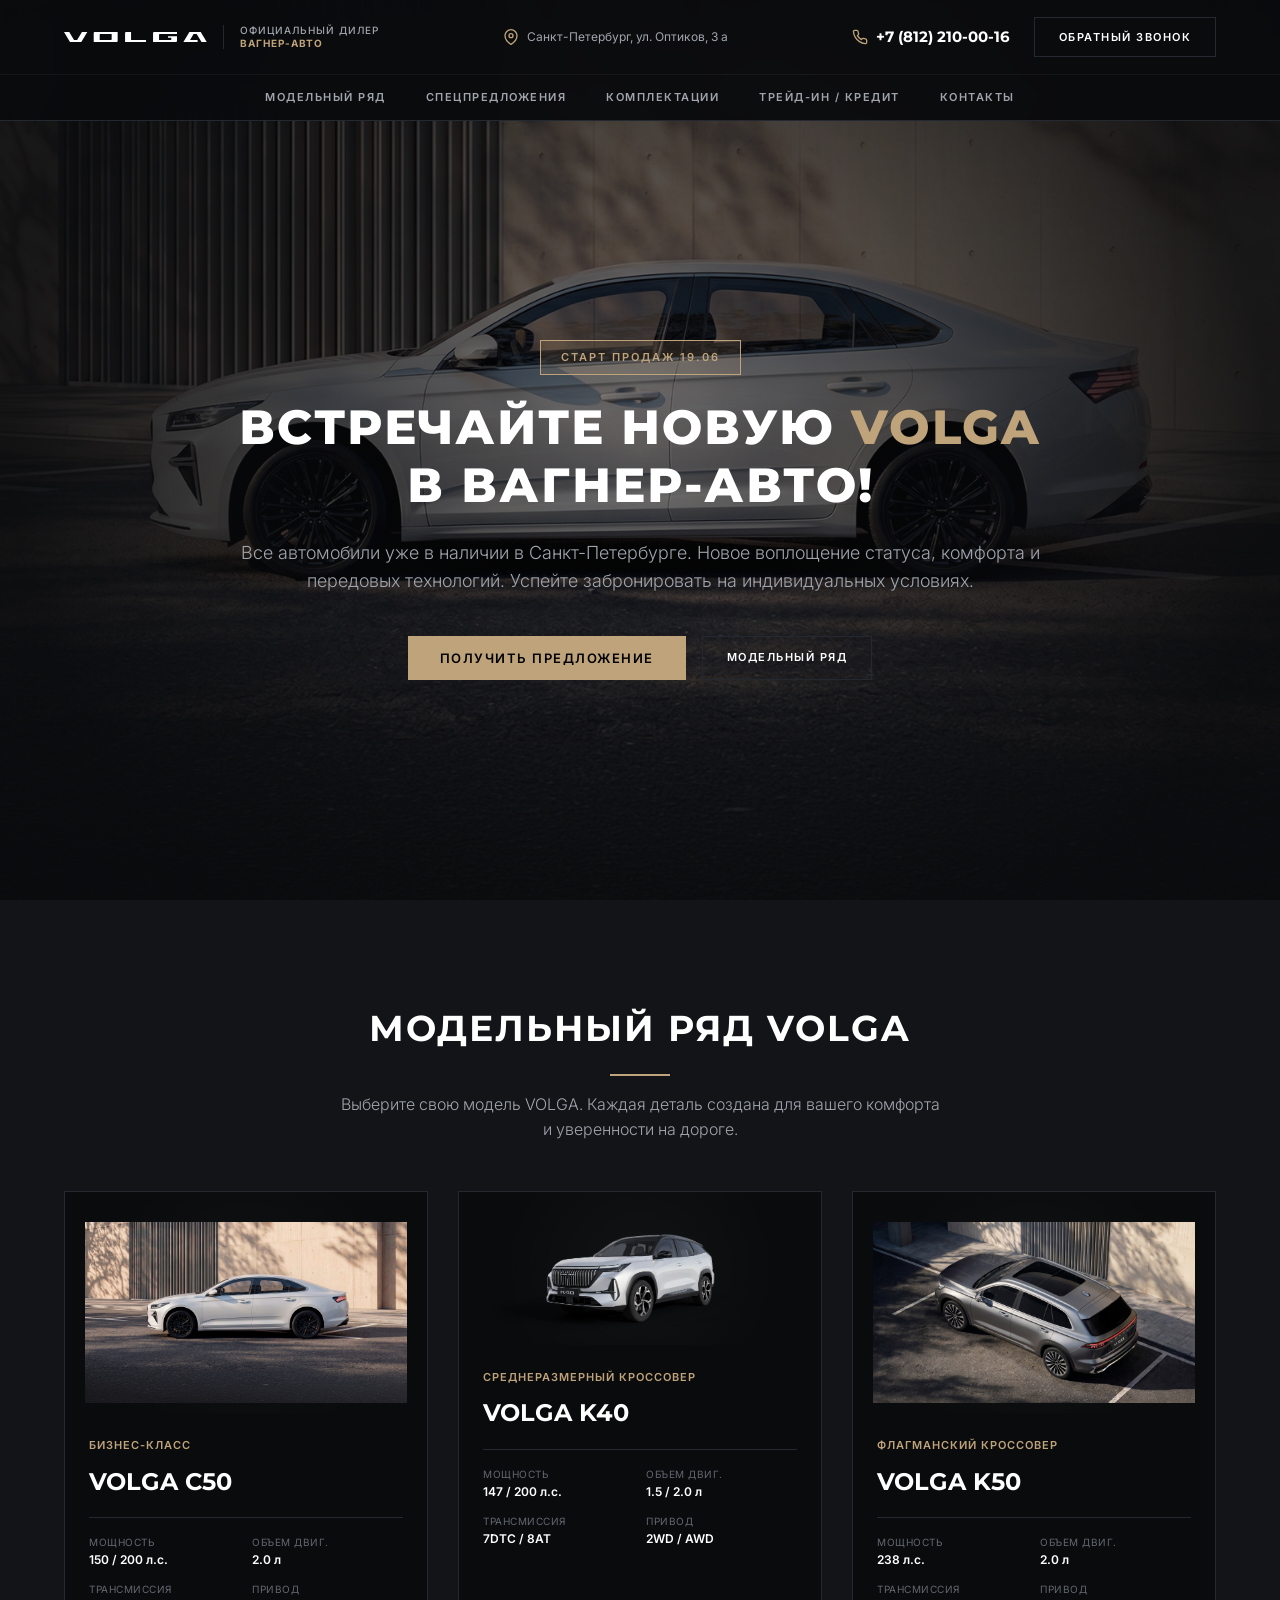
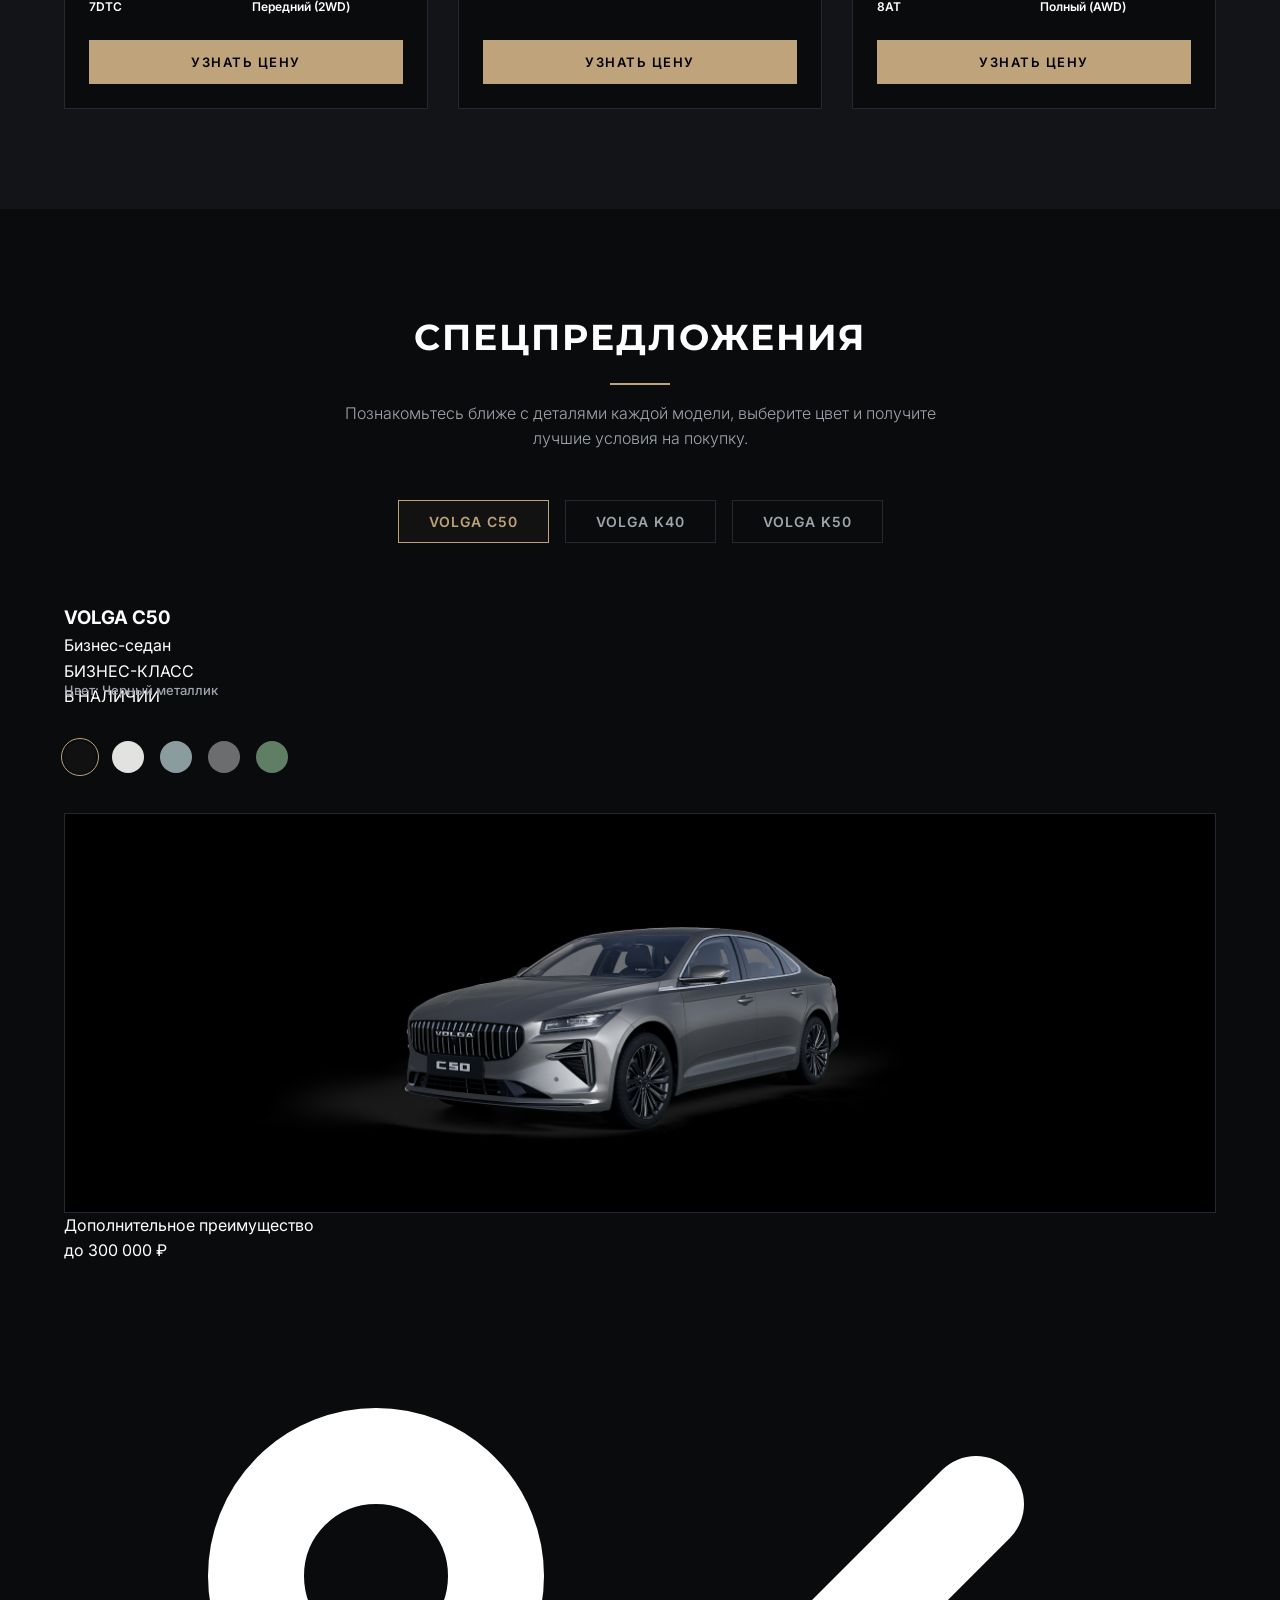
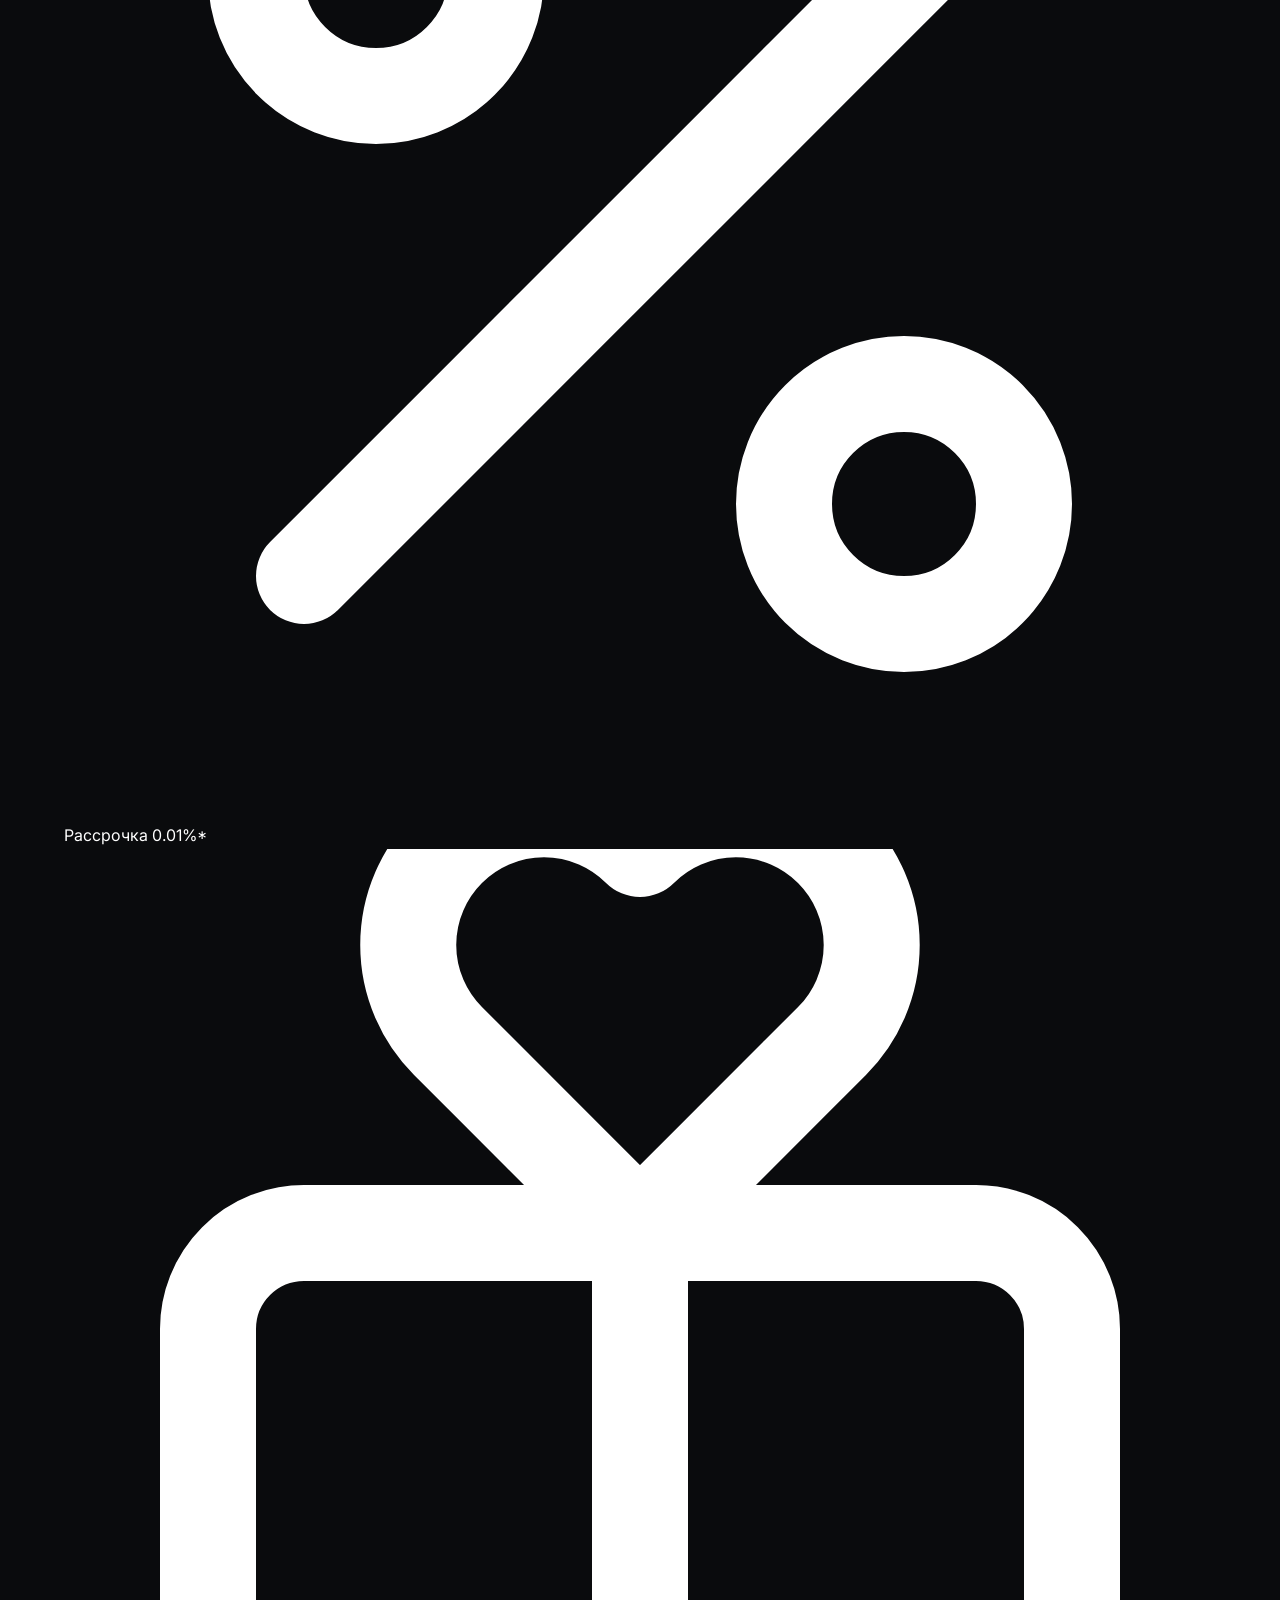
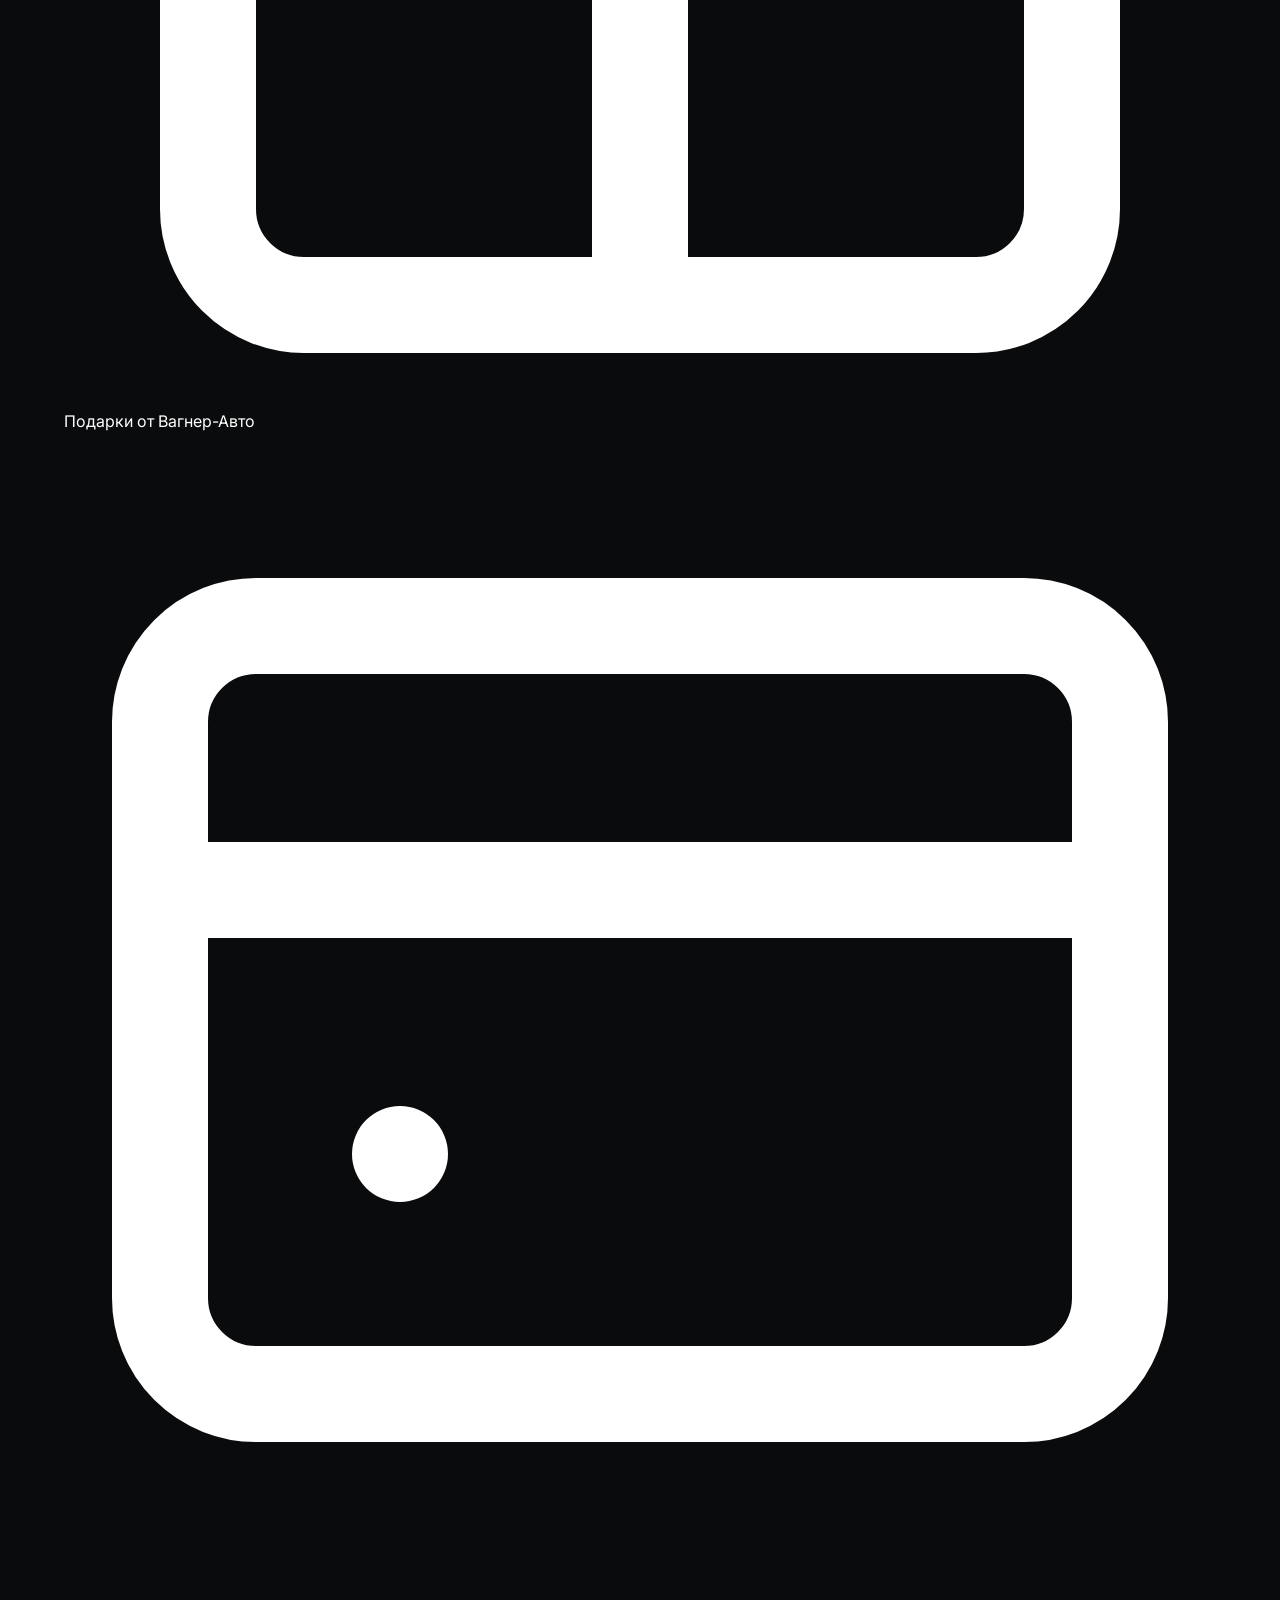
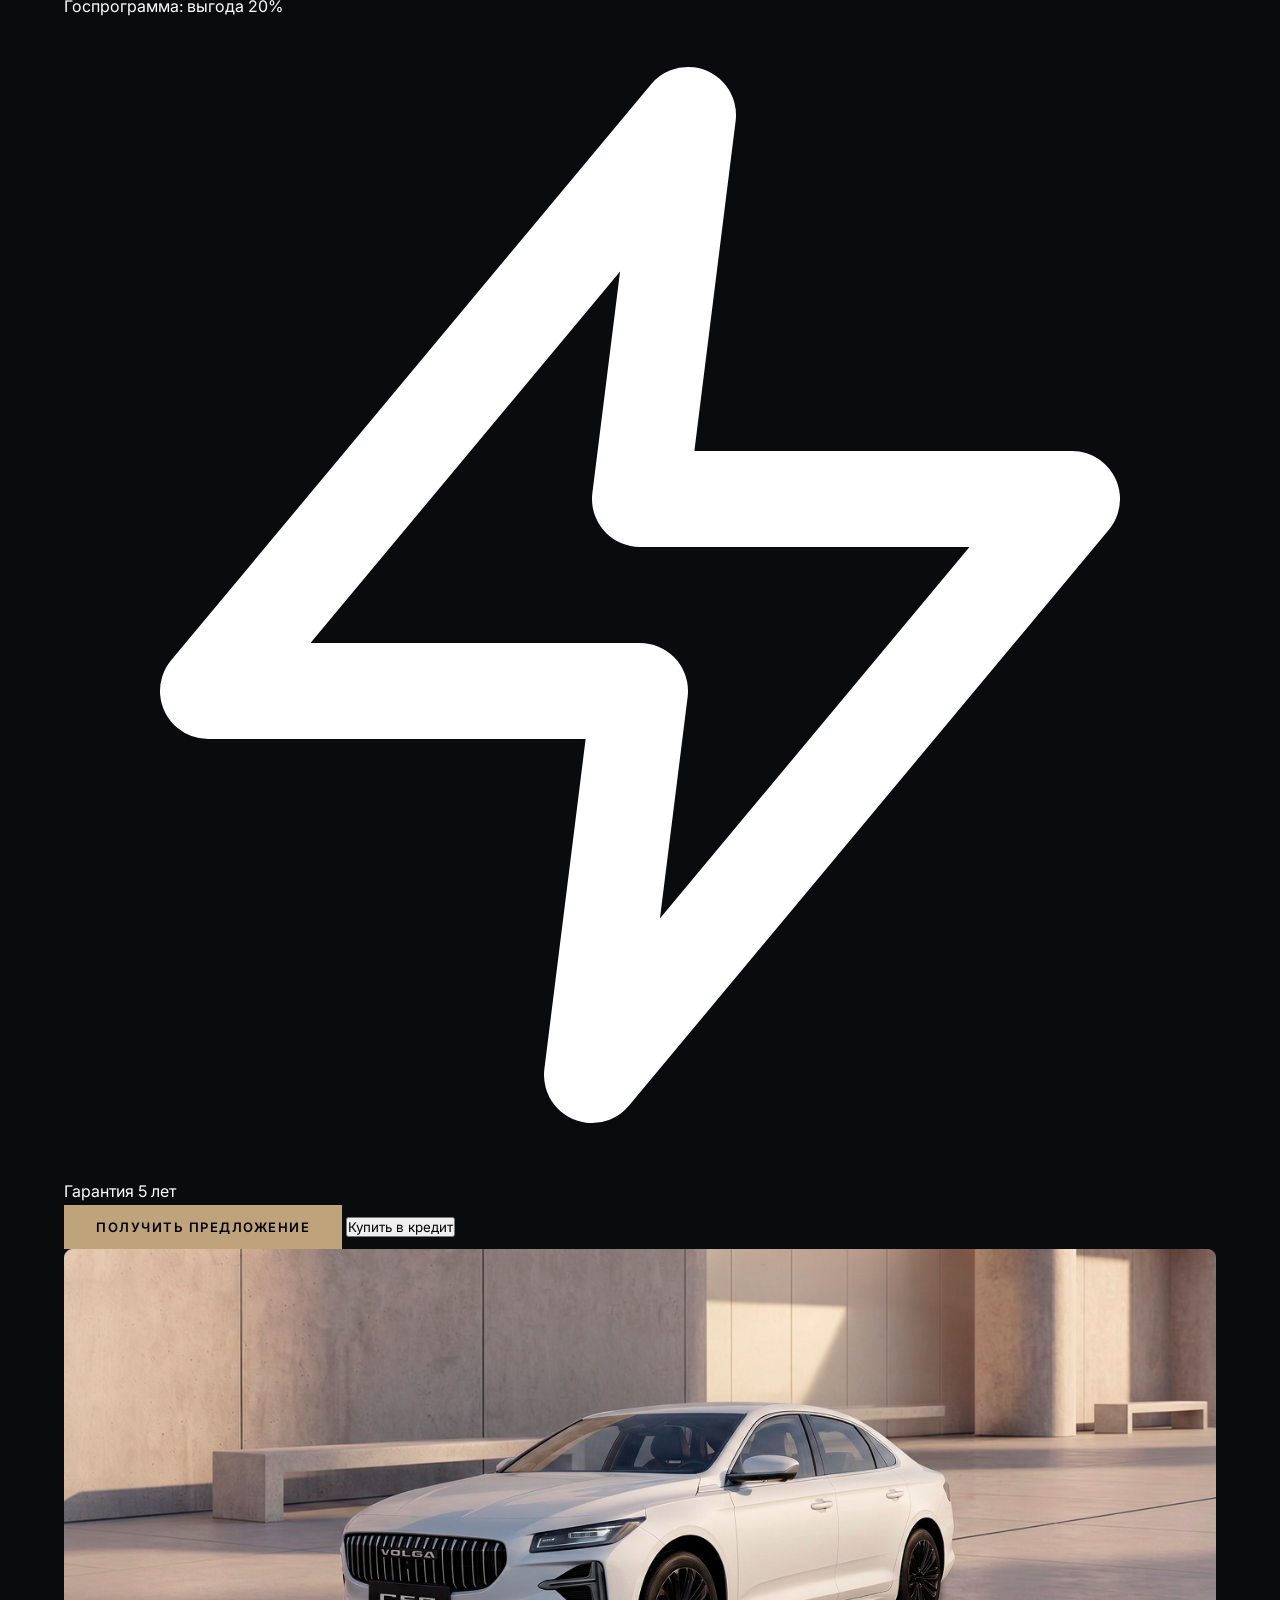
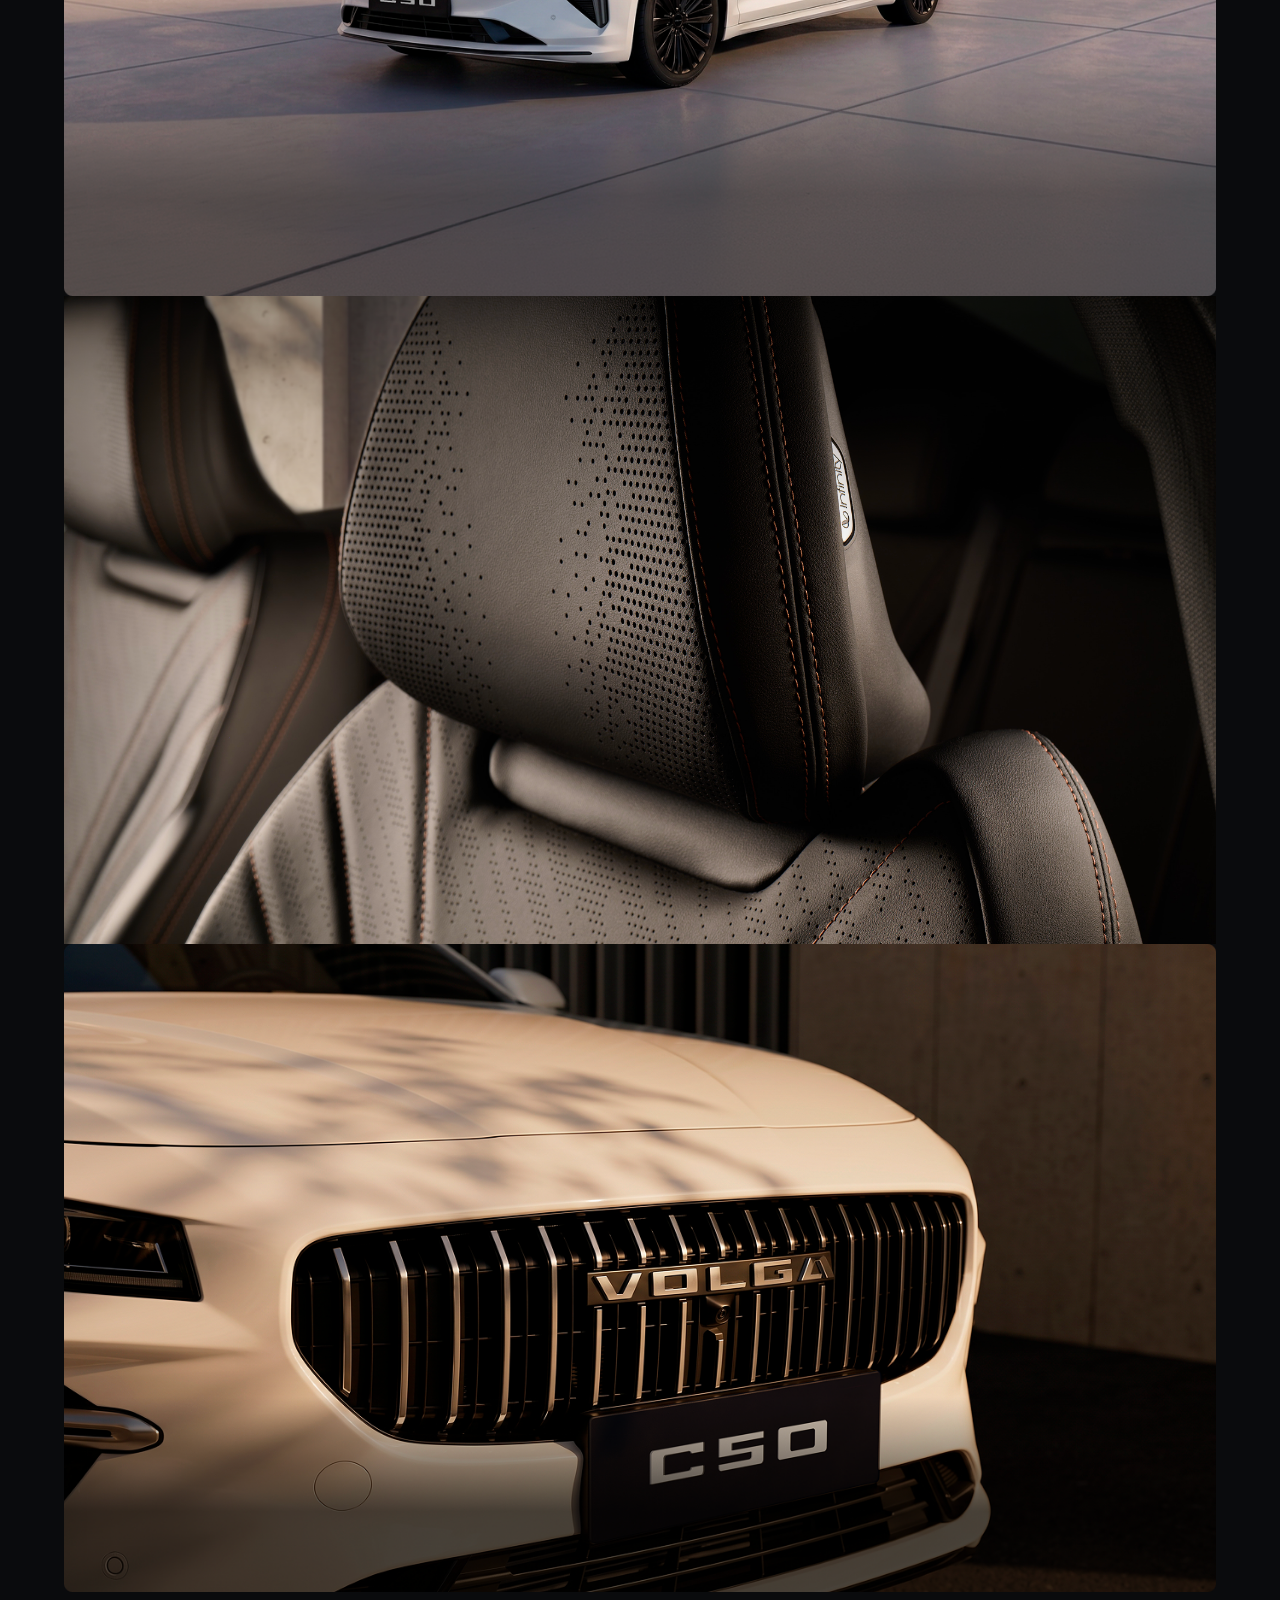
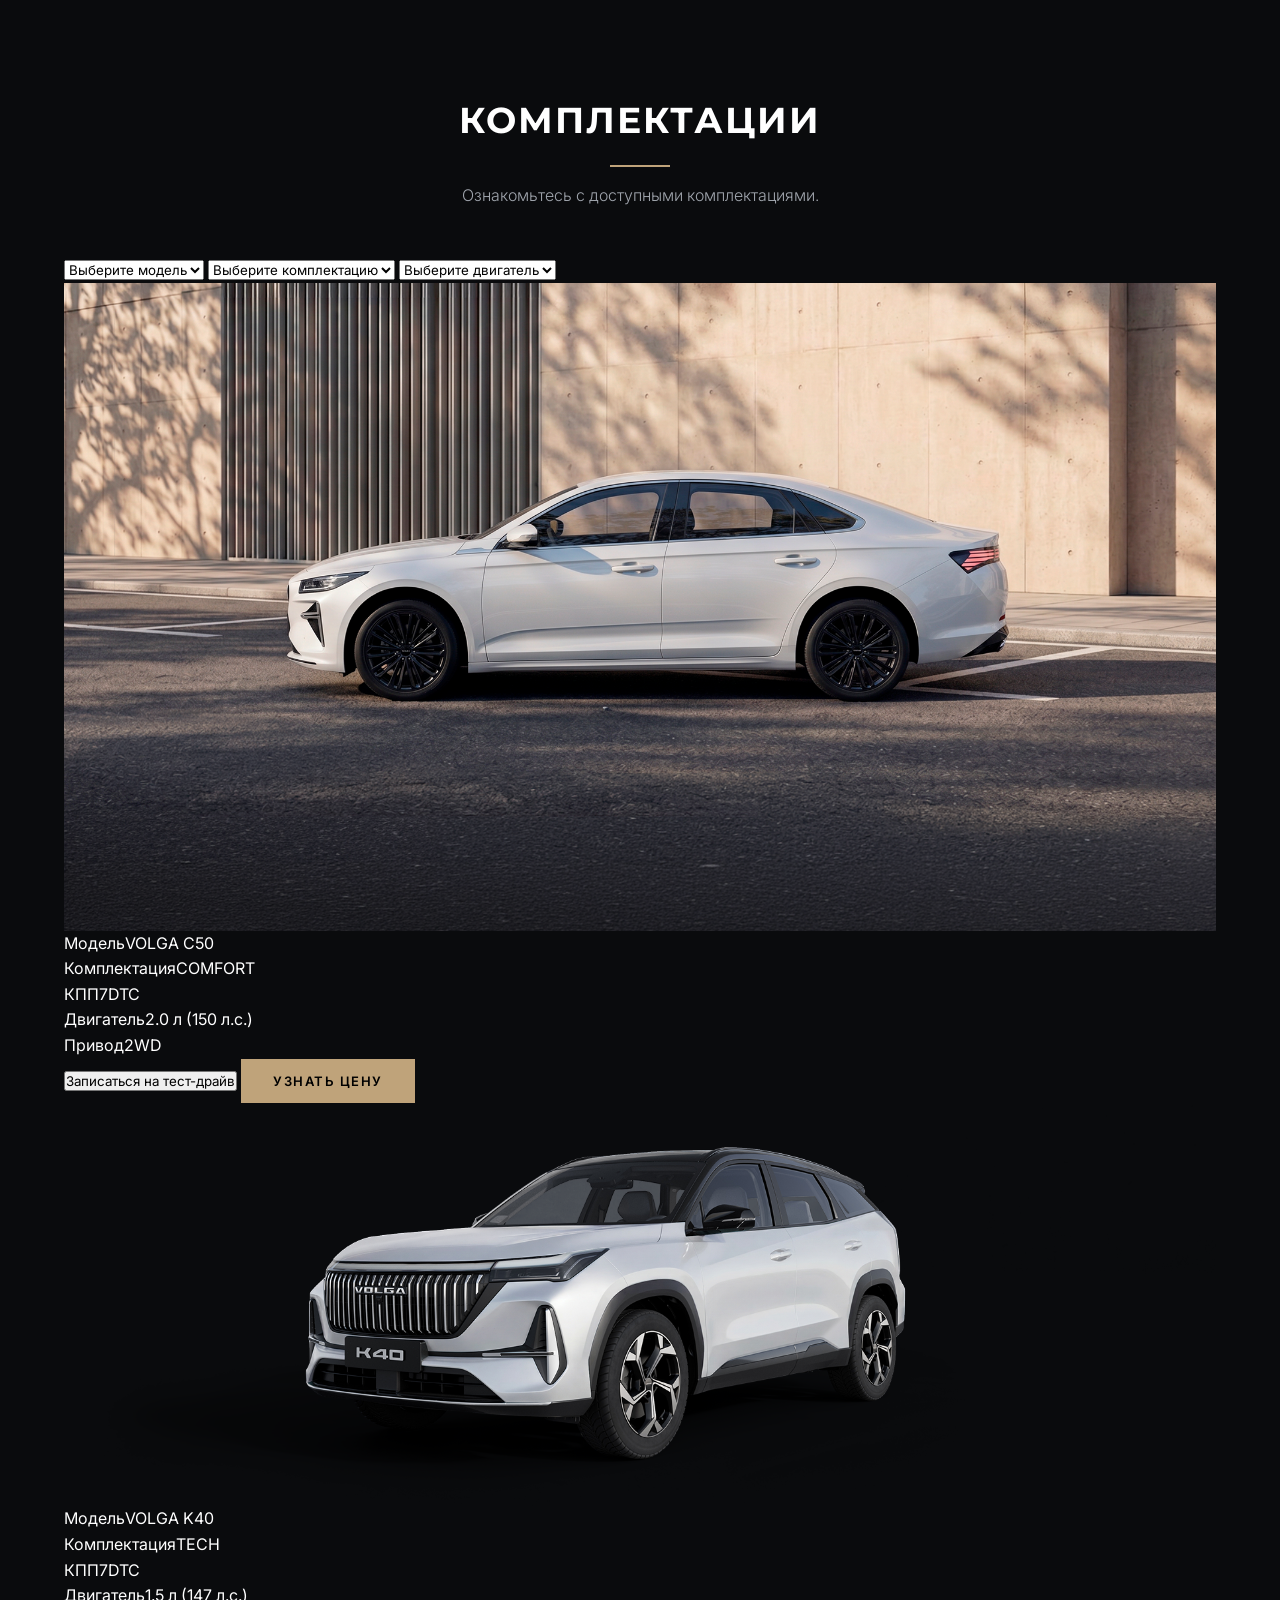
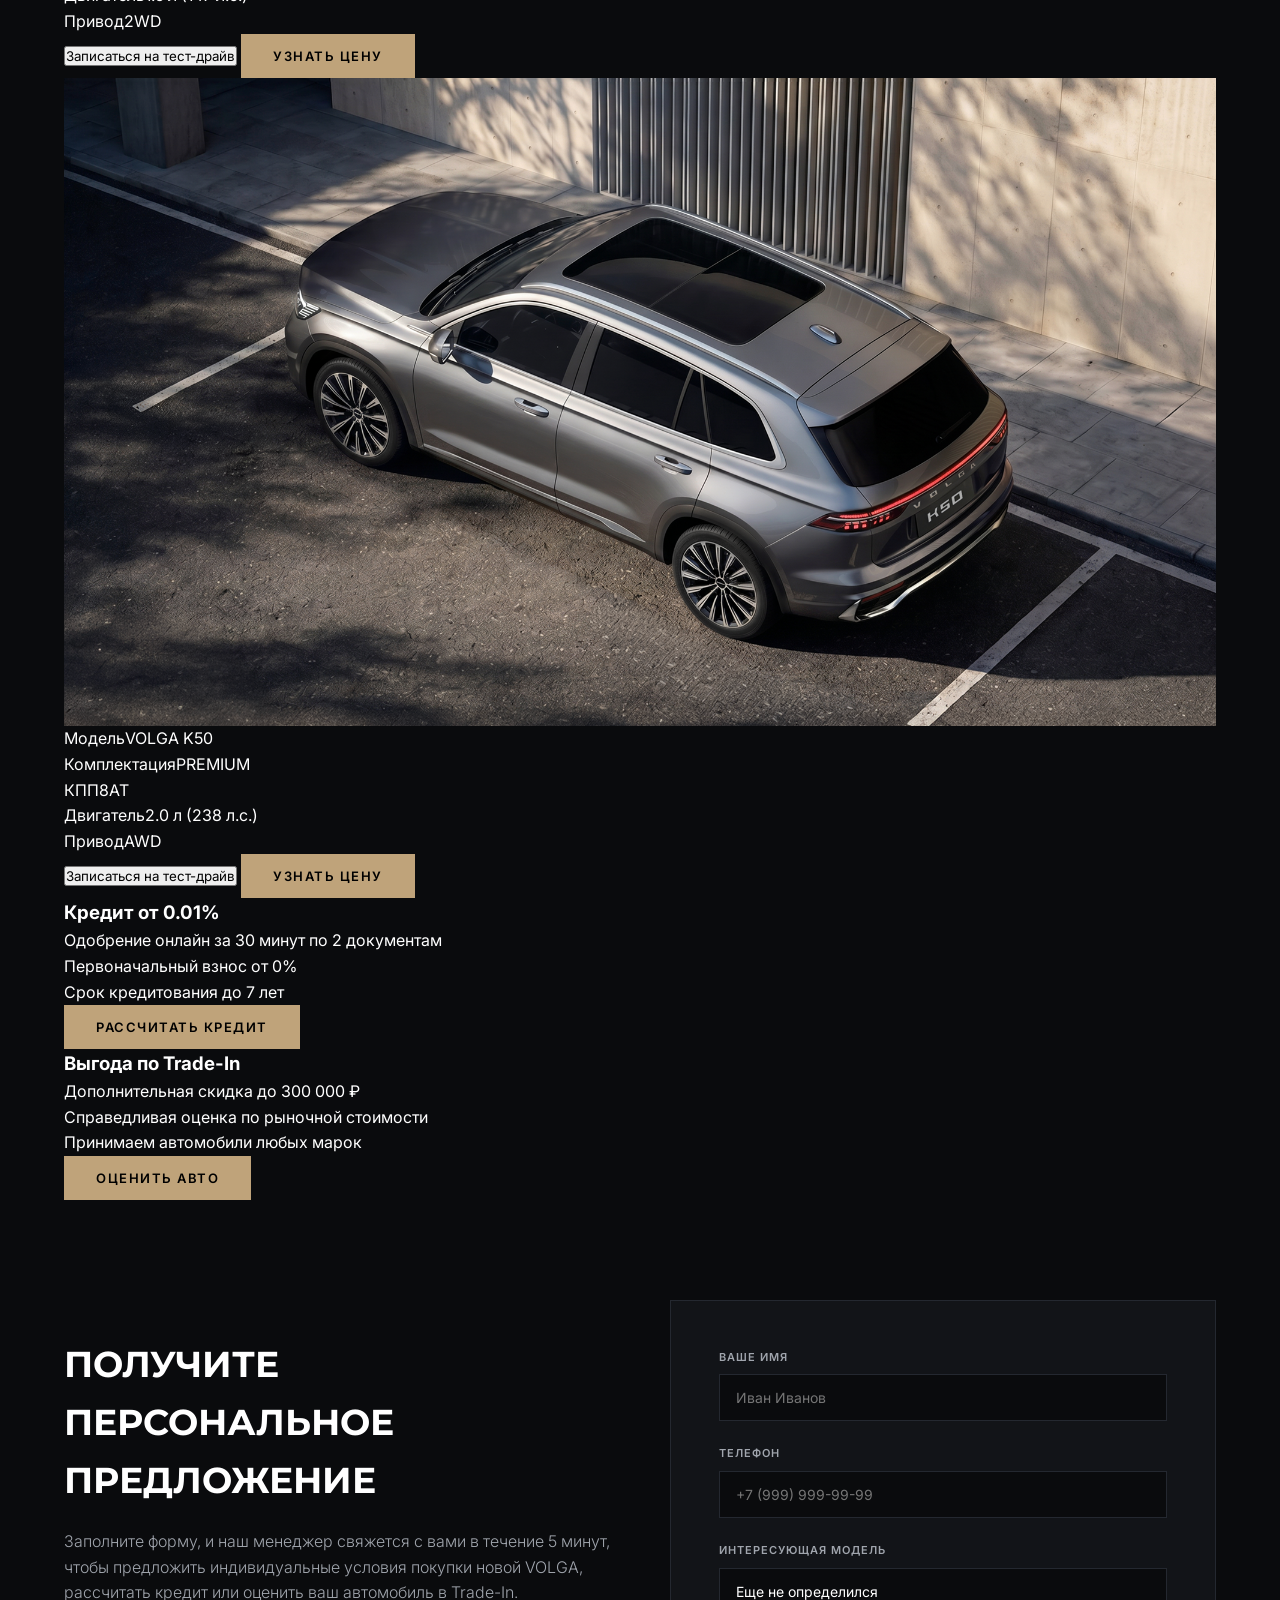
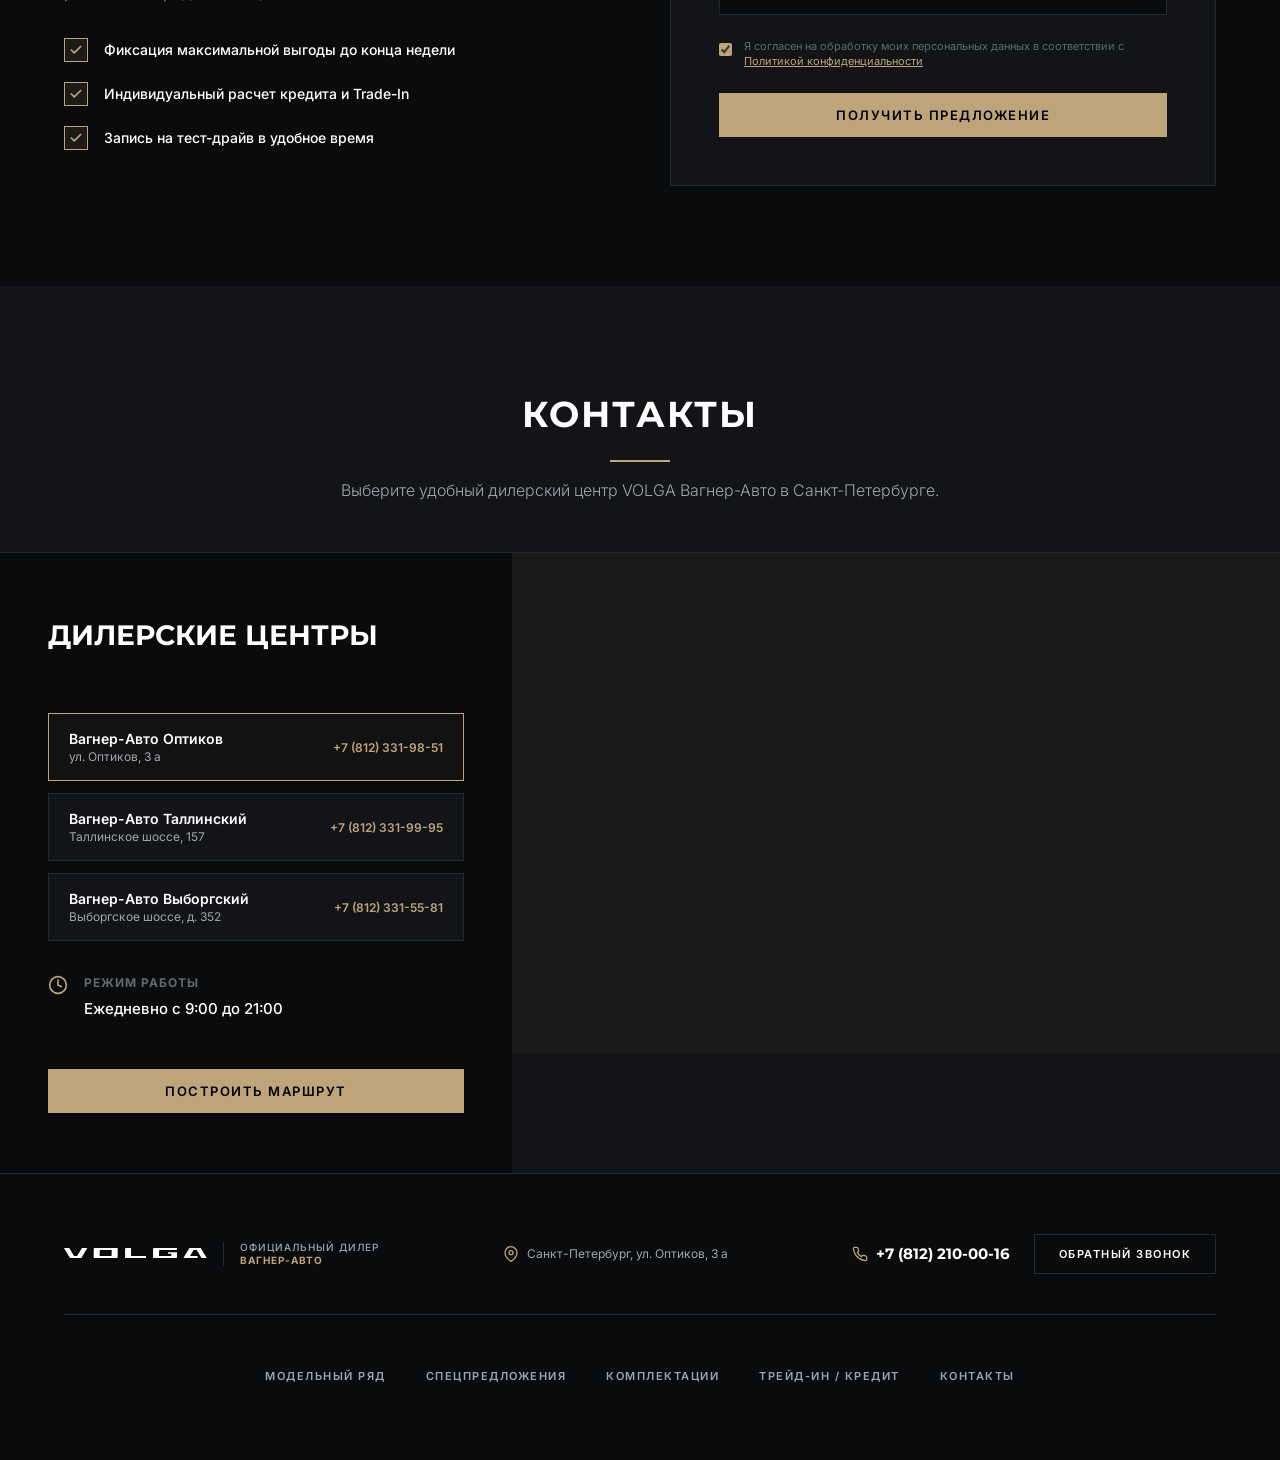
==== commit b900112b: "feat: new VOYAH-style configurator, trims section, trade-in/credit blocks" ====
--- a/spb.html
+++ b/spb.html
@@ -19,7 +19,7 @@
                 <div class="container header-top-container">
                     <div class="logo-area">
                         <a href="#" class="logo-link">
-                            <!-- Embedded SVG Volga Logo -->
+                            <!-- SVG Logo -->
                             <svg
                                 xmlns="http://www.w3.org/2000/svg"
                                 width="143"
@@ -28,7 +28,7 @@
                                 fill="none"
                             >
                                 <path
-                                    d="M113.016 0.0563636V1.94C113.016 1.95455 113.01 1.96909 112.997 1.98C112.985 1.99091 112.97 1.99636 112.955 1.99636H95.9465C95.7082 1.99636 95.4813 2.08727 95.3117 2.24727C95.1439 2.40727 95.0486 2.62545 95.0486 2.85273V7.93455C95.0486 7.94909 95.0543 7.96545 95.0657 7.97636C95.0772 7.98727 95.0924 7.99273 95.1096 7.99273H106.421C106.659 7.99273 106.89 7.90182 107.058 7.74182C107.228 7.58182 107.321 7.36364 107.321 7.13455V5.77091C107.321 5.75455 107.315 5.74 107.304 5.72909C107.292 5.71818 107.277 5.71091 107.26 5.71091H104.084C104.084 5.71091 104.068 5.71091 104.063 5.70727C104.055 5.70545 104.049 5.7 104.044 5.69636C104.038 5.69091 104.036 5.68545 104.032 5.68C104.028 5.67273 104.028 5.66727 104.028 5.66V4.33818C104.028 4.32364 104.034 4.31091 104.044 4.3C104.055 4.28909 104.068 4.28364 104.084 4.28364H113.01V8.85455C113.01 9.15636 112.884 9.44727 112.661 9.66182C112.438 9.87636 112.133 9.99636 111.817 9.99818H89.1192C89.104 9.99818 89.0887 9.99273 89.0773 9.98182C89.0658 9.97091 89.0601 9.95636 89.0601 9.94182V1.14545C89.0601 0.843636 89.186 0.552727 89.4109 0.338182C89.6359 0.123636 89.9409 0.00363636 90.2574 0.00363636H112.955C112.97 0.00363636 112.985 0.00909091 112.997 0.0181818C113.008 0.0272727 113.014 0.0418182 113.016 0.0563636ZM82.0422 8.05818V9.94364C82.0422 9.95818 82.0345 9.97273 82.025 9.98364C82.0136 9.99455 81.9983 10 81.9831 10H61.1408C61.1255 10 61.1103 9.99455 61.0988 9.98364C61.0874 9.97273 61.0817 9.95818 61.0817 9.94364V1.14727C61.0817 0.996364 61.1122 0.849091 61.1732 0.709091C61.2342 0.570909 61.3219 0.443636 61.4325 0.338182C61.5431 0.232727 61.6765 0.147273 61.8214 0.0909091C61.9663 0.0327273 62.1226 0.00363636 62.2809 0.00363636H67.0129C67.0282 0.00363636 67.0434 0.00909091 67.0549 0.02C67.0663 0.0309091 67.072 0.0454546 67.072 0.06V7.71455C67.072 7.79091 67.1025 7.86182 67.1597 7.91636C67.215 7.96909 67.2913 8 67.3713 8H81.985C82.0002 8 82.0155 8.00546 82.0269 8.01636C82.0383 8.02727 82.0441 8.04182 82.0441 8.05636M142.666 10H137.547C137.536 10 137.526 9.99818 137.517 9.99273C137.509 9.99273 137.501 9.98 137.496 9.97273L132.689 2.03455C132.689 2.03455 132.676 2.02 132.668 2.01455C132.659 2.00909 132.649 2.00727 132.638 2.00727H129.629C129.618 2.00727 129.608 2.00909 129.599 2.01455C129.591 2.02 129.584 2.02545 129.576 2.03455L126.015 7.91818C126.015 7.91818 126.007 7.93636 126.007 7.94727C126.007 7.95636 126.011 7.96727 126.015 7.97455C126.02 7.98364 126.028 7.99091 126.036 7.99455C126.045 8 126.055 8.00182 126.066 8.00182H133.543C133.559 8.00182 133.574 8.00727 133.585 8.01818C133.597 8.02909 133.603 8.04364 133.603 8.05818V9.94364C133.603 9.95818 133.597 9.97273 133.585 9.98364C133.574 9.99455 133.559 10 133.543 10H119.466C119.454 10 119.445 9.99818 119.435 9.99273C119.427 9.98727 119.418 9.98 119.414 9.97091C119.408 9.96182 119.414 9.95273 119.414 9.94182C119.406 9.93091 119.41 9.92182 119.414 9.91273L125.399 0.0345455C125.399 0.0345455 125.41 0.0181818 125.42 0.0127273C125.429 0.00727273 125.439 0.00545455 125.45 0.00545455H136.685C136.697 0.00545455 136.706 0.00727273 136.716 0.0127273C136.725 0.0181818 136.733 0.0254545 136.737 0.0345455L142.72 9.91273C142.72 9.91273 142.727 9.93091 142.727 9.94182C142.727 9.95273 142.723 9.96182 142.72 9.97091C142.714 9.98 142.706 9.98727 142.699 9.99273C142.689 9.99818 142.678 10 142.668 10M23.3074 0.0872727L17.3266 9.96546C17.3266 9.96546 17.3133 9.98182 17.3037 9.98727C17.2942 9.99273 17.2847 9.99455 17.2732 9.99636H6.03991C6.02847 9.99636 6.01894 9.99273 6.00941 9.98909C5.99988 9.98364 5.99225 9.97636 5.98653 9.96727L0.00762615 0.0872727C0.00762615 0.0872727 0 0.0690909 0 0.0581818C0 0.0472727 0.00190654 0.0381818 0.00762615 0.0290909C0.0133458 0.02 0.0209719 0.0127273 0.0305046 0.00727273C0.0400373 0.00363636 0.04957 0 0.0610092 0H5.17816C5.1896 0 5.19913 0.00181818 5.20866 0.00727273C5.2182 0.0127273 5.22582 0.02 5.23154 0.0290909L10.0379 7.96727C10.0379 7.96727 10.0513 7.98364 10.0589 7.98909C10.0684 7.99455 10.078 7.99636 10.0894 7.99636H13.0979C13.1075 7.99636 13.1189 7.99455 13.1284 7.98909C13.138 7.98364 13.1456 7.97636 13.1494 7.96727L17.952 0.0345455C17.952 0.0345455 17.9653 0.0181818 17.9748 0.0127273C17.9844 0.00727273 17.9939 0.00545455 18.0053 0.00545455H23.254C23.2655 0.00545455 23.275 0.00727273 23.2846 0.0127273C23.2941 0.0181818 23.3017 0.0254545 23.3074 0.0327273C23.3132 0.0418182 23.3151 0.0509091 23.3151 0.0618182C23.3151 0.0727273 23.3132 0.0818182 23.3074 0.0909091V0.0872727ZM35.698 7.93636V2.86C35.698 2.63273 35.7934 2.41455 35.9611 2.25455C36.1289 2.09455 36.3577 2.00364 36.596 2.00364H47.6139C47.6291 2.00364 47.6463 2.00909 47.6577 2.02C47.6577 2.02 47.6749 2.03091 47.6749 2.04545V7.14364C47.6749 7.37091 47.5796 7.58909 47.4118 7.74909C47.244 7.90909 47.0152 8 46.7769 8H35.7571C35.7419 8 35.7247 7.99455 35.7133 7.98364C35.7018 7.97273 35.6961 7.95818 35.6961 7.94182V7.93818M53.6042 0.00363636H30.9069C30.7486 0.00363636 30.5942 0.0327273 30.4493 0.0909091C30.3044 0.149091 30.171 0.232727 30.0604 0.338182C29.9498 0.443636 29.8602 0.570909 29.8011 0.709091C29.7401 0.847273 29.7096 0.996364 29.7096 1.14727V9.94182C29.7096 9.95636 29.7153 9.97091 29.7267 9.98182C29.7382 9.99273 29.7534 9.99818 29.7687 9.99818H52.466C52.6224 9.99818 52.7787 9.96909 52.9236 9.91091C53.0685 9.85273 53.2 9.76909 53.3125 9.66364C53.4231 9.55818 53.5108 9.43091 53.5718 9.29273C53.6328 9.15455 53.6633 9.00546 53.6633 8.85636V0.0563636C53.6633 0.0418182 53.6557 0.0290909 53.6443 0.0181818C53.6328 0.00909091 53.6195 0.00363636 53.6042 0.00181818V0.00363636Z"
+                                    d="M113.016 0.0563636V1.94C113.016 1.95455 113.01 1.96909 112.997 1.98C112.985 1.99091 112.97 1.99636 112.955 1.99636H95.9465C95.7082 1.99636 95.4813 2.08727 95.3117 2.24727C95.1439 2.40727 95.0486 2.62545 95.0486 2.85273V7.93455C95.0486 7.94909 95.0543 7.96545 95.0657 7.97636C95.0772 7.98727 95.0924 7.99273 95.1096 7.99273H106.421C106.659 7.99273 106.89 7.90182 107.058 7.74182C107.228 7.58182 107.321 7.36364 107.321 7.13455V5.77091C107.321 5.75455 107.315 5.74 107.304 5.72909C107.292 5.71818 107.277 5.71091 107.26 5.71091H104.084C104.084 5.71091 104.068 5.71091 104.063 5.70727C104.055 5.70545 104.049 5.7 104.044 5.69636C104.038 5.69091 104.036 5.68545 104.032 5.68C104.028 5.67273 104.028 5.66727 104.028 5.66V4.33818C104.028 4.32364 104.034 4.31091 104.044 4.3C104.055 4.28909 104.068 4.28364 104.084 4.28364H113.01V8.85455C113.01 9.15636 112.884 9.44727 112.661 9.66182C112.438 9.87636 112.133 9.99636 111.817 9.99818H89.1192C89.104 9.99818 89.0887 9.99273 89.0773 9.98182C89.0658 9.97091 89.0601 9.95636 89.0601 9.94182V1.14545C89.0601 0.843636 89.186 0.552727 89.4109 0.338182C89.6359 0.123636 89.9409 0.00363636 90.2574 0.00363636H112.955C112.97 0.00363636 112.985 0.00909091 112.997 0.0181818C113.008 0.0272727 113.014 0.0418182 113.016 0.0563636ZM82.0422 8.05818V9.94364C82.0422 9.95818 82.0345 9.97273 82.025 9.98364C82.0136 9.99455 81.9983 10 81.9831 10H61.1408C61.1255 10 61.1103 9.99455 61.0988 9.98364C61.0874 9.97273 61.0817 9.95818 61.0817 9.94364V1.14727C61.0817 0.996364 61.1122 0.849091 61.1732 0.709091C61.2342 0.570909 61.3219 0.443636 61.4325 0.338182C61.5431 0.232727 61.6765 0.147273 61.8214 0.0909091C61.9663 0.0327273 62.1226 0.00363636 62.2809 0.00363636H67.0129C67.0282 0.00363636 67.0434 0.00909091 67.0549 0.02C67.0663 0.0309091 67.072 0.0454546 67.072 0.06V7.71455C67.072 7.79091 67.1025 7.86182 67.1597 7.91636C67.215 7.96909 67.2913 8 67.3713 8H81.985C82.0002 8 82.0155 8.00546 82.0269 8.01636C82.0383 8.02727 82.0441 8.04182 82.0441 8.05636M142.666 10H137.547C137.536 10 137.526 9.99818 137.517 9.99273C137.509 9.98727 137.501 9.98 137.496 9.97273L132.689 2.03455C132.689 2.03455 132.676 2.02 132.668 2.01455C132.659 2.00909 132.649 2.00727 132.638 2.00727H129.629C129.618 2.00727 129.608 2.00909 129.599 2.01455C129.591 2.02 129.584 2.02545 129.576 2.03455L126.015 7.91818C126.015 7.91818 126.007 7.93636 126.007 7.94727C126.007 7.95636 126.011 7.96727 126.015 7.97455C126.02 7.98364 126.028 7.99091 126.036 7.99455C126.045 8 126.055 8.00182 126.066 8.00182H133.543C133.559 8.00182 133.574 8.00727 133.585 8.01818C133.597 8.02909 133.603 8.04364 133.603 8.05818V9.94364C133.603 9.95818 133.597 9.97273 133.585 9.98364C133.574 9.99455 133.559 10 133.543 10H119.466C119.454 10 119.445 9.99818 119.435 9.99273C119.427 9.98727 119.418 9.98 119.414 9.97091C119.408 9.96182 119.414 9.95273 119.414 9.94182C119.406 9.93091 119.41 9.92182 119.414 9.91273L125.399 0.0345455C125.399 0.0345455 125.41 0.0181818 125.42 0.0127273C125.429 0.00727273 125.439 0.00545455 125.45 0.00545455H136.685C136.697 0.00545455 136.706 0.00727273 136.716 0.0127273C136.725 0.0181818 136.733 0.0254545 136.737 0.0345455L142.72 9.91273C142.72 9.91273 142.727 9.93091 142.727 9.94182C142.727 9.95273 142.723 9.96182 142.72 9.97091C142.714 9.98 142.706 9.98727 142.699 9.99273C142.689 9.99818 142.678 10 142.668 10M23.3074 0.0872727L17.3266 9.96546C17.3266 9.96546 17.3133 9.98182 17.3037 9.98727C17.2942 9.99273 17.2847 9.99455 17.2732 9.99636H6.03991C6.02847 9.99636 6.01894 9.99273 6.00941 9.98909C5.99988 9.98364 5.99225 9.97636 5.98653 9.96727L0.00762615 0.0872727C0.00762615 0.0872727 0 0.0690909 0 0.0581818C0 0.0472727 0.00190654 0.0381818 0.00762615 0.0290909C0.0133458 0.02 0.0209719 0.0127273 0.0305046 0.00727273C0.0400373 0.00363636 0.04957 0 0.0610092 0H5.17816C5.1896 0 5.19913 0.00181818 5.20866 0.00727273C5.2182 0.0127273 5.22582 0.02 5.23154 0.0290909L10.0379 7.96727C10.0379 7.96727 10.0513 7.98364 10.0589 7.98909C10.0684 7.99455 10.078 7.99636 10.0894 7.99636H13.0979C13.1075 7.99636 13.1189 7.99455 13.1284 7.98909C13.138 7.98364 13.1456 7.97636 13.1494 7.96727L17.952 0.0345455C17.952 0.0345455 17.9653 0.0181818 17.9748 0.0127273C17.9844 0.00727273 17.9939 0.00545455 18.0053 0.00545455H23.254C23.2655 0.00545455 23.275 0.00727273 23.2846 0.0127273C23.2941 0.0181818 23.3017 0.0254545 23.3074 0.0327273C23.3132 0.0418182 23.3151 0.0509091 23.3151 0.0618182C23.3151 0.0727273 23.3132 0.0818182 23.3074 0.0909091V0.0872727ZM35.698 7.93636V2.86C35.698 2.63273 35.7934 2.41455 35.9611 2.25455C36.1289 2.09455 36.3577 2.00364 36.596 2.00364H47.6139C47.6291 2.00364 47.6463 2.00909 47.6577 2.02C47.6692 2.03091 47.6749 2.04545 47.6749 2.06182V7.14364C47.6749 7.37091 47.5796 7.58909 47.4118 7.74909C47.244 7.90909 47.0152 8 46.7769 8H35.7571C35.7419 8 35.7247 7.99455 35.7133 7.98364C35.7018 7.97273 35.6961 7.95818 35.6961 7.94182V7.93818M53.6042 0.00363636H30.9069C30.7486 0.00363636 30.5942 0.0327273 30.4493 0.0909091C30.3044 0.149091 30.171 0.232727 30.0604 0.338182C29.9498 0.443636 29.8602 0.570909 29.8011 0.709091C29.7401 0.847273 29.7096 0.996364 29.7096 1.14727V9.94182C29.7096 9.95636 29.7153 9.97091 29.7267 9.98182C29.7382 9.99273 29.7534 9.99818 29.7687 9.99818H52.466C52.6224 9.99818 52.7787 9.96909 52.9236 9.91091C53.0685 9.85273 53.2 9.76909 53.3125 9.66364C53.4231 9.55818 53.5108 9.43091 53.5718 9.29273C53.6328 9.15455 53.6633 9.00546 53.6633 8.85636V0.0563636C53.6633 0.0418182 53.6557 0.0290909 53.6443 0.0181818C53.6328 0.00909091 53.6195 0.00363636 53.6042 0.00181818V0.00363636Z"
                                     fill="white"
                                 />
                             </svg>
@@ -59,11 +59,7 @@
                         <span>Санкт-Петербург, ул. Оптиков, 3 а</span>
                     </div>
                     <div class="header-right-info">
-                        <a
-                            href="tel:+78122100016"
-                            class="phone-number"
-                            id="main-phone-link"
-                        >
+                        <a href="tel:+78122100016" id="main-phone-link" class="phone-number">
                             <svg
                                 xmlns="http://www.w3.org/2000/svg"
                                 width="16"
@@ -99,8 +95,9 @@
                 <div class="container">
                     <nav>
                         <a href="#models">Модельный ряд</a>
-                        <a href="#details">Особенности</a>
-                        <a href="#benefits">Преимущества</a>
+                        <a href="#details">Спецпредложения</a>
+                        <a href="#trims">Комплектации</a>
+                        <a href="#finance">Трейд-ин / Кредит</a>
                         <a href="#contacts">Контакты</a>
                     </nav>
                 </div>
@@ -116,8 +113,8 @@
                 <div class="hero-badge">Старт продаж 19.06</div>
                 <h1>Встречайте новую <span>VOLGA</span> в Вагнер-Авто!</h1>
                 <p>
-                    Все автомобили уже в наличии в Санкт-Петербурге. Новое
-                    воплощение статуса, комфорта и передовых технологий. Успейте
+                    Все автомобили уже в наличии в Санкт-Петербурге. Новое воплощение
+                    статуса, комфорта и передовых технологий. Успейте
                     забронировать на индивидуальных условиях.
                 </p>
                 <div class="hero-actions">
@@ -260,10 +257,10 @@
         <!-- Interactive Configurator & Details Section -->
         <section id="details" class="details-section">
             <div class="container">
-                <h2 class="section-title">Особенности и Цвета</h2>
+                <h2 class="section-title">Спецпредложения</h2>
                 <p class="section-subtitle">
-                    Познакомьтесь ближе с деталями каждой модели и подберите
-                    идеальный цвет кузова.
+                    Познакомьтесь ближе с деталями каждой модели, выберите цвет
+                    и получите лучшие условия на покупку.
                 </p>
 
                 <div class="tabs-container">
@@ -280,441 +277,849 @@
 
                 <!-- Tab C50 -->
                 <div id="tab-c50" class="tab-content active">
-                    <div class="detail-grid">
-                        <div class="configurator-view">
-                            <img
-                                src="images/c50_color_black.png"
-                                alt="VOLGA C50 Configurator"
-                                id="c50-config-img"
-                            />
-                        </div>
-                        <div class="detail-info">
-                            <h3>VOLGA C50</h3>
-                            <p class="detail-desc">
-                                Статусный седан бизнес-класса, созданный для
-                                тех, кто ценит сдержанную роскошь, выверенный
-                                лаконичный дизайн и бескомпромиссный комфорт в
-                                каждой поездке.
-                            </p>
-
-                            <div class="features-list">
-                                <div class="feature-item">
-                                    <div class="feature-icon">✦</div>
-                                    <div class="feature-text">
-                                        <h4>Простор бизнес-класса</h4>
-                                        <p>
-                                            Один из самых просторных салонов в
-                                            сегменте благодаря внушительной
-                                            колесной базе 2800 мм.
-                                        </p>
-                                    </div>
-                                </div>
-                                <div class="feature-item">
-                                    <div class="feature-icon">✦</div>
-                                    <div class="feature-text">
-                                        <h4>Премиальное оснащение</h4>
-                                        <p>
-                                            Светодиодная оптика, двухзонный
-                                            климат-контроль, аудиосистема с 12
-                                            динамиками и динамиками в
-                                            подголовнике водителя.
-                                        </p>
-                                    </div>
-                                </div>
-                                <div class="feature-item">
-                                    <div class="feature-icon">✦</div>
-                                    <div class="feature-text">
-                                        <h4>Зимний пакет</h4>
-                                        <p>
-                                            Полный подогрев всех сидений, руля,
-                                            лобового стекла и форсунок омывателя
-                                            в базовой комплектации.
-                                        </p>
-                                    </div>
-                                </div>
-                            </div>
-
-                            <div class="color-selector-title">
-                                Выберите цвет кузова:
-                            </div>
-                            <div class="color-options">
-                                <div
-                                    class="color-dot active"
-                                    style="background-color: #111111"
-                                    data-model="c50"
-                                    data-color-name="Черный металлик"
-                                    data-img="images/c50_color_black.png"
-                                ></div>
-                                <div
-                                    class="color-dot"
-                                    style="background-color: #e2e2e0"
-                                    data-model="c50"
-                                    data-color-name="Белый металлик"
-                                    data-img="images/c50_color_white.png"
-                                ></div>
-                                <div
-                                    class="color-dot"
-                                    style="background-color: #8b9ca1"
-                                    data-model="c50"
-                                    data-color-name="Серо-голубой металлик"
-                                    data-img="images/c50_color_blue.png"
-                                ></div>
-                                <div
-                                    class="color-dot"
-                                    style="background-color: #6c6d6f"
-                                    data-model="c50"
-                                    data-color-name="Серый металлик"
-                                    data-img="images/c50_color_grey.png"
-                                ></div>
-                                <div
-                                    class="color-dot"
-                                    style="background-color: #5f7e64"
-                                    data-model="c50"
-                                    data-color-name="Зеленый металлик"
-                                    data-img="images/c50_color_green.png"
-                                ></div>
-                            </div>
-                            <div class="color-name-display">
-                                Цвет: <span>Черный металлик</span>
-                            </div>
-
-                            <button
-                                class="btn open-modal-btn"
-                                data-modal-title="Записаться на тест-драйв VOLGA C50"
-                                data-modal-model="C50"
-                            >
-                                Тест-драйв C50
-                            </button>
+                    <div class="configurator-layout">
+                        <div class="config-left">
+                            <h3 class="config-model-title">VOLGA C50</h3>
+                            <div class="config-model-subtitle">
+                                Бизнес-седан
+                            </div>
+                            <div class="config-badges">
+                                <div class="badge-tag">БИЗНЕС-КЛАСС</div>
+                                <div class="badge-stock">В НАЛИЧИИ</div>
+                            </div>
+
+                            <div class="config-color-picker">
+                                <div class="color-name-display">
+                                    Цвет: <span>Черный металлик</span>
+                                </div>
+                                <div class="color-options">
+                                    <div
+                                        class="color-dot active"
+                                        style="background-color: #111111"
+                                        data-model="c50"
+                                        data-color-name="Черный металлик"
+                                        data-img="images/c50_color_black.png"
+                                    ></div>
+                                    <div
+                                        class="color-dot"
+                                        style="background-color: #e2e2e0"
+                                        data-model="c50"
+                                        data-color-name="Белый металлик"
+                                        data-img="images/c50_color_white.png"
+                                    ></div>
+                                    <div
+                                        class="color-dot"
+                                        style="background-color: #8b9ca1"
+                                        data-model="c50"
+                                        data-color-name="Серо-голубой металлик"
+                                        data-img="images/c50_color_blue.png"
+                                    ></div>
+                                    <div
+                                        class="color-dot"
+                                        style="background-color: #6c6d6f"
+                                        data-model="c50"
+                                        data-color-name="Серый металлик"
+                                        data-img="images/c50_color_grey.png"
+                                    ></div>
+                                    <div
+                                        class="color-dot"
+                                        style="background-color: #5f7e64"
+                                        data-model="c50"
+                                        data-color-name="Зеленый металлик"
+                                        data-img="images/c50_color_green.png"
+                                    ></div>
+                                </div>
+                            </div>
+
+                            <div class="configurator-view config-car-img">
+                                <img
+                                    src="images/c50_color_black.png"
+                                    alt="VOLGA C50"
+                                    id="c50-config-img"
+                                />
+                            </div>
+                        </div>
+
+                        <div class="config-right">
+                            <div class="offer-heading">
+                                Дополнительное преимущество<br /><span
+                                    >до 300 000 ₽</span
+                                >
+                            </div>
+
+                            <div class="offer-cards">
+                                <div class="offer-card">
+                                    <svg
+                                        xmlns="http://www.w3.org/2000/svg"
+                                        viewBox="0 0 24 24"
+                                        fill="none"
+                                        stroke="currentColor"
+                                        stroke-width="2"
+                                        stroke-linecap="round"
+                                        stroke-linejoin="round"
+                                    >
+                                        <line
+                                            x1="19"
+                                            y1="5"
+                                            x2="5"
+                                            y2="19"
+                                        ></line>
+                                        <circle
+                                            cx="6.5"
+                                            cy="6.5"
+                                            r="2.5"
+                                        ></circle>
+                                        <circle
+                                            cx="17.5"
+                                            cy="17.5"
+                                            r="2.5"
+                                        ></circle>
+                                    </svg>
+                                    <p>Рассрочка 0.01%*</p>
+                                </div>
+                                <div class="offer-card">
+                                    <svg
+                                        xmlns="http://www.w3.org/2000/svg"
+                                        viewBox="0 0 24 24"
+                                        fill="none"
+                                        stroke="currentColor"
+                                        stroke-width="2"
+                                        stroke-linecap="round"
+                                        stroke-linejoin="round"
+                                    >
+                                        <rect
+                                            x="3"
+                                            y="8"
+                                            width="18"
+                                            height="14"
+                                            rx="2"
+                                            ry="2"
+                                        ></rect>
+                                        <line
+                                            x1="12"
+                                            y1="8"
+                                            x2="12"
+                                            y2="22"
+                                        ></line>
+                                        <path
+                                            d="M12 8l4-4a2.828 2.828 0 0 0-4-4 2.828 2.828 0 0 0-4 4l4 4z"
+                                        ></path>
+                                    </svg>
+                                    <p>Подарки от Вагнер-Авто</p>
+                                </div>
+                                <div class="offer-card full-width">
+                                    <svg
+                                        xmlns="http://www.w3.org/2000/svg"
+                                        viewBox="0 0 24 24"
+                                        fill="none"
+                                        stroke="currentColor"
+                                        stroke-width="2"
+                                        stroke-linecap="round"
+                                        stroke-linejoin="round"
+                                    >
+                                        <rect
+                                            x="2"
+                                            y="4"
+                                            width="20"
+                                            height="16"
+                                            rx="2"
+                                        ></rect>
+                                        <path d="M7 15h0M2 9.5h20"></path>
+                                    </svg>
+                                    <p>Госпрограмма: выгода 20%</p>
+                                </div>
+                            </div>
+
+                            <div class="warranty-block">
+                                <svg
+                                    xmlns="http://www.w3.org/2000/svg"
+                                    viewBox="0 0 24 24"
+                                    fill="none"
+                                    stroke="currentColor"
+                                    stroke-width="2"
+                                    stroke-linecap="round"
+                                    stroke-linejoin="round"
+                                >
+                                    <polygon
+                                        points="13 2 3 14 12 14 11 22 21 10 12 10 13 2"
+                                    ></polygon>
+                                </svg>
+                                <span>Гарантия 5 лет</span>
+                            </div>
+
+                            <div class="config-actions">
+                                <button
+                                    class="btn open-modal-btn"
+                                    data-modal-title="Получить предложение на VOLGA C50"
+                                    data-modal-model="C50"
+                                >
+                                    Получить предложение
+                                </button>
+                                <button
+                                    class="btn-dark open-modal-btn"
+                                    data-modal-title="Рассчитать кредит на VOLGA C50"
+                                    data-modal-model="C50"
+                                >
+                                    Купить в кредит
+                                </button>
+                            </div>
+                        </div>
+                    </div>
+
+                    <!-- Live Photos Grid -->
+                    <div class="live-photos">
+                        <div class="photo-grid">
+                            <div class="photo-item">
+                                <img
+                                    src="images/c50_interior.png"
+                                    alt="VOLGA C50 Interior"
+                                />
+                            </div>
+                            <div class="photo-item">
+                                <img
+                                    src="images/c50_detail1.png"
+                                    alt="VOLGA C50 Detail"
+                                />
+                            </div>
+                            <div class="photo-item">
+                                <img
+                                    src="images/c50_detail2.png"
+                                    alt="VOLGA C50 Design"
+                                />
+                            </div>
                         </div>
                     </div>
                 </div>
 
                 <!-- Tab K40 -->
                 <div id="tab-k40" class="tab-content">
-                    <div class="detail-grid">
-                        <div class="configurator-view">
-                            <img
-                                src="images/k40_color_blue.png"
-                                alt="VOLGA K40 Configurator"
-                                id="k40-config-img"
-                            />
-                        </div>
-                        <div class="detail-info">
-                            <h3>VOLGA K40</h3>
-                            <p class="detail-desc">
-                                Современный и динамичный среднеразмерный
-                                кроссовер. Атлетичные линии кузова, фирменная
-                                решетка радиатора и узкая светодиодная оптика
-                                формируют яркий, узнаваемый образ.
-                            </p>
-
-                            <div class="features-list">
-                                <div class="feature-item">
-                                    <div class="feature-icon">✦</div>
-                                    <div class="feature-text">
-                                        <h4>Эргономика и простор</h4>
-                                        <p>
-                                            Продуманная архитектура передней
-                                            панели с большим вертикальным
-                                            дисплеем и максимум пространства для
-                                            задних пассажиров.
-                                        </p>
-                                    </div>
-                                </div>
-                                <div class="feature-item">
-                                    <div class="feature-icon">✦</div>
-                                    <div class="feature-text">
-                                        <h4>Интеллектуальная безопасность</h4>
-                                        <p>
-                                            Адаптивный круиз-контроль, система
-                                            удержания в полосе, круговой обзор
-                                            360° и 6 подушек безопасности.
-                                        </p>
-                                    </div>
-                                </div>
-                                <div class="feature-item">
-                                    <div class="feature-icon">✦</div>
-                                    <div class="feature-text">
-                                        <h4>Комфорт водителя</h4>
-                                        <p>
-                                            Эргономичное сиденье с регулируемой
-                                            длиной подушки и поясничным упором
-                                            для снижения усталости.
-                                        </p>
-                                    </div>
-                                </div>
-                            </div>
-
-                            <div class="color-selector-title">
-                                Выберите цвет кузова:
-                            </div>
-                            <div class="color-options">
-                                <div
-                                    class="color-dot active"
-                                    style="background-color: #4b4d98"
-                                    data-model="k40"
-                                    data-color-name="Синий металлик"
-                                    data-img="images/k40_color_blue.png"
-                                ></div>
-                                <div
-                                    class="color-dot"
-                                    style="background-color: #e2e2e0"
-                                    data-model="k40"
-                                    data-color-name="Белый"
-                                    data-img="images/k40_color_white.png"
-                                ></div>
-                                <div
-                                    class="color-dot"
-                                    style="background-color: #6c6d6f"
-                                    data-model="k40"
-                                    data-color-name="Серебристый металлик"
-                                    data-img="images/k40_color_grey.png"
-                                ></div>
-                                <div
-                                    class="color-dot"
-                                    style="background-color: #73909a"
-                                    data-model="k40"
-                                    data-color-name="Светло-зеленый металлик"
-                                    data-img="images/k40_color_green.png"
-                                ></div>
-                                <div
-                                    class="color-dot"
-                                    style="background-color: #111111"
-                                    data-model="k40"
-                                    data-color-name="Черный металлик"
-                                    data-img="images/k40_color_black.png"
-                                ></div>
-                            </div>
-                            <div class="color-name-display">
-                                Цвет: <span>Синий металлик</span>
-                            </div>
-
-                            <button
-                                class="btn open-modal-btn"
-                                data-modal-title="Записаться на тест-драйв VOLGA K40"
-                                data-modal-model="K40"
-                            >
-                                Тест-драйв K40
-                            </button>
+                    <div class="configurator-layout">
+                        <div class="config-left">
+                            <h3 class="config-model-title">VOLGA K40</h3>
+                            <div class="config-model-subtitle">
+                                Среднеразмерный кроссовер
+                            </div>
+                            <div class="config-badges">
+                                <div class="badge-tag">КРОССОВЕР</div>
+                                <div class="badge-stock">В НАЛИЧИИ</div>
+                            </div>
+
+                            <div class="config-color-picker">
+                                <div class="color-name-display">
+                                    Цвет: <span>Синий металлик</span>
+                                </div>
+                                <div class="color-options">
+                                    <div
+                                        class="color-dot active"
+                                        style="background-color: #4b4d98"
+                                        data-model="k40"
+                                        data-color-name="Синий металлик"
+                                        data-img="images/k40_color_blue.png"
+                                    ></div>
+                                    <div
+                                        class="color-dot"
+                                        style="background-color: #e2e2e0"
+                                        data-model="k40"
+                                        data-color-name="Белый"
+                                        data-img="images/k40_color_white.png"
+                                    ></div>
+                                    <div
+                                        class="color-dot"
+                                        style="background-color: #6c6d6f"
+                                        data-model="k40"
+                                        data-color-name="Серебристый металлик"
+                                        data-img="images/k40_color_grey.png"
+                                    ></div>
+                                    <div
+                                        class="color-dot"
+                                        style="background-color: #73909a"
+                                        data-model="k40"
+                                        data-color-name="Светло-зеленый металлик"
+                                        data-img="images/k40_color_green.png"
+                                    ></div>
+                                    <div
+                                        class="color-dot"
+                                        style="background-color: #111111"
+                                        data-model="k40"
+                                        data-color-name="Черный металлик"
+                                        data-img="images/k40_color_black.png"
+                                    ></div>
+                                </div>
+                            </div>
+
+                            <div class="configurator-view config-car-img">
+                                <img
+                                    src="images/k40_color_blue.png"
+                                    alt="VOLGA K40"
+                                    id="k40-config-img"
+                                />
+                            </div>
+                        </div>
+
+                        <div class="config-right">
+                            <div class="offer-heading">
+                                Дополнительное преимущество<br /><span
+                                    >до 400 000 ₽</span
+                                >
+                            </div>
+
+                            <div class="offer-cards">
+                                <div class="offer-card">
+                                    <svg
+                                        xmlns="http://www.w3.org/2000/svg"
+                                        viewBox="0 0 24 24"
+                                        fill="none"
+                                        stroke="currentColor"
+                                        stroke-width="2"
+                                        stroke-linecap="round"
+                                        stroke-linejoin="round"
+                                    >
+                                        <line
+                                            x1="19"
+                                            y1="5"
+                                            x2="5"
+                                            y2="19"
+                                        ></line>
+                                        <circle
+                                            cx="6.5"
+                                            cy="6.5"
+                                            r="2.5"
+                                        ></circle>
+                                        <circle
+                                            cx="17.5"
+                                            cy="17.5"
+                                            r="2.5"
+                                        ></circle>
+                                    </svg>
+                                    <p>Рассрочка 0.01%*</p>
+                                </div>
+                                <div class="offer-card">
+                                    <svg
+                                        xmlns="http://www.w3.org/2000/svg"
+                                        viewBox="0 0 24 24"
+                                        fill="none"
+                                        stroke="currentColor"
+                                        stroke-width="2"
+                                        stroke-linecap="round"
+                                        stroke-linejoin="round"
+                                    >
+                                        <rect
+                                            x="3"
+                                            y="8"
+                                            width="18"
+                                            height="14"
+                                            rx="2"
+                                            ry="2"
+                                        ></rect>
+                                        <line
+                                            x1="12"
+                                            y1="8"
+                                            x2="12"
+                                            y2="22"
+                                        ></line>
+                                        <path
+                                            d="M12 8l4-4a2.828 2.828 0 0 0-4-4 2.828 2.828 0 0 0-4 4l4 4z"
+                                        ></path>
+                                    </svg>
+                                    <p>Подарки от Вагнер-Авто</p>
+                                </div>
+                                <div class="offer-card full-width">
+                                    <svg
+                                        xmlns="http://www.w3.org/2000/svg"
+                                        viewBox="0 0 24 24"
+                                        fill="none"
+                                        stroke="currentColor"
+                                        stroke-width="2"
+                                        stroke-linecap="round"
+                                        stroke-linejoin="round"
+                                    >
+                                        <rect
+                                            x="2"
+                                            y="4"
+                                            width="20"
+                                            height="16"
+                                            rx="2"
+                                        ></rect>
+                                        <path d="M7 15h0M2 9.5h20"></path>
+                                    </svg>
+                                    <p>Выгода по Trade-in до 200 000 ₽</p>
+                                </div>
+                            </div>
+
+                            <div class="warranty-block">
+                                <svg
+                                    xmlns="http://www.w3.org/2000/svg"
+                                    viewBox="0 0 24 24"
+                                    fill="none"
+                                    stroke="currentColor"
+                                    stroke-width="2"
+                                    stroke-linecap="round"
+                                    stroke-linejoin="round"
+                                >
+                                    <polygon
+                                        points="13 2 3 14 12 14 11 22 21 10 12 10 13 2"
+                                    ></polygon>
+                                </svg>
+                                <span>Гарантия 5 лет</span>
+                            </div>
+
+                            <div class="config-actions">
+                                <button
+                                    class="btn open-modal-btn"
+                                    data-modal-title="Получить предложение на VOLGA K40"
+                                    data-modal-model="K40"
+                                >
+                                    Получить предложение
+                                </button>
+                                <button
+                                    class="btn-dark open-modal-btn"
+                                    data-modal-title="Рассчитать кредит на VOLGA K40"
+                                    data-modal-model="K40"
+                                >
+                                    Купить в кредит
+                                </button>
+                            </div>
+                        </div>
+                    </div>
+
+                    <!-- Live Photos Grid -->
+                    <div class="live-photos">
+                        <div class="photo-grid">
+                            <div class="photo-item">
+                                <img
+                                    src="images/k40_interior.png"
+                                    alt="VOLGA K40 Interior"
+                                />
+                            </div>
+                            <div class="photo-item">
+                                <img
+                                    src="images/k40_detail1.png"
+                                    alt="VOLGA K40 Detail"
+                                />
+                            </div>
+                            <div class="photo-item">
+                                <img
+                                    src="images/k40_detail2.png"
+                                    alt="VOLGA K40 Design"
+                                />
+                            </div>
                         </div>
                     </div>
                 </div>
 
                 <!-- Tab K50 -->
                 <div id="tab-k50" class="tab-content">
-                    <div class="detail-grid">
-                        <div class="configurator-view">
-                            <img
-                                src="images/k50_color_white.png"
-                                alt="VOLGA K50 Configurator"
-                                id="k50-config-img"
-                            />
-                        </div>
-                        <div class="detail-info">
-                            <h3>VOLGA K50</h3>
-                            <p class="detail-desc">
-                                Премиальный полноприводный флагманский
-                                кроссовер. Идеальное решение для больших
-                                семейных путешествий и ежедневных поездок с
-                                бескомпромиссным уровнем комфорта.
-                            </p>
-
-                            <div class="features-list">
-                                <div class="feature-item">
-                                    <div class="feature-icon">✦</div>
-                                    <div class="feature-text">
-                                        <h4>Адаптивная подвеска</h4>
-                                        <p>
-                                            Характеристики плавности хода и
-                                            управляемости идеально
-                                            подстраиваются под любые дорожные
-                                            условия.
-                                        </p>
-                                    </div>
-                                </div>
-                                <div class="feature-item">
-                                    <div class="feature-icon">✦</div>
-                                    <div class="feature-text">
-                                        <h4>VIP-комфорт 2-го ряда</h4>
-                                        <p>
-                                            Регулировка наклона спинок,
-                                            дополнительный пульт управления и
-                                            возможность полной раскладки
-                                            сидений.
-                                        </p>
-                                    </div>
-                                </div>
-                                <div class="feature-item">
-                                    <div class="feature-icon">✦</div>
-                                    <div class="feature-text">
-                                        <h4>Панорамная крыша</h4>
-                                        <p>
-                                            Огромная стеклянная панорамная крыша
-                                            с люком и атмосферная контурная
-                                            подсветка салона.
-                                        </p>
-                                    </div>
-                                </div>
-                            </div>
-
-                            <div class="color-selector-title">
-                                Выберите цвет кузова:
-                            </div>
-                            <div class="color-options">
-                                <div
-                                    class="color-dot active"
-                                    style="background-color: #e2e2e0"
-                                    data-model="k50"
-                                    data-color-name="Белый металлик"
-                                    data-img="images/k50_color_white.png"
-                                ></div>
-                                <div
-                                    class="color-dot"
-                                    style="background-color: #cbcbcb"
-                                    data-model="k50"
-                                    data-color-name="Серебристый металлик"
-                                    data-img="images/k50_color_silver.png"
-                                ></div>
-                                <div
-                                    class="color-dot"
-                                    style="background-color: #6c6d6f"
-                                    data-model="k50"
-                                    data-color-name="Серый металлик"
-                                    data-img="images/k50_color_grey.png"
-                                ></div>
-                                <div
-                                    class="color-dot"
-                                    style="background-color: #111111"
-                                    data-model="k50"
-                                    data-color-name="Черный металлик"
-                                    data-img="images/k50_color_black.png"
-                                ></div>
-                                <div
-                                    class="color-dot"
-                                    style="background-color: #344d4f"
-                                    data-model="k50"
-                                    data-color-name="Зеленый металлик"
-                                    data-img="images/k50_color_green.png"
-                                ></div>
-                            </div>
-                            <div class="color-name-display">
-                                Цвет: <span>Белый металлик</span>
-                            </div>
-
-                            <button
-                                class="btn open-modal-btn"
-                                data-modal-title="Записаться на тест-драйв VOLGA K50"
-                                data-modal-model="K50"
-                            >
-                                Тест-драйв K50
-                            </button>
+                    <div class="configurator-layout">
+                        <div class="config-left">
+                            <h3 class="config-model-title">VOLGA K50</h3>
+                            <div class="config-model-subtitle">
+                                Флагманский кроссовер
+                            </div>
+                            <div class="config-badges">
+                                <div class="badge-tag">КРОССОВЕР</div>
+                                <div class="badge-stock">В НАЛИЧИИ</div>
+                            </div>
+
+                            <div class="config-color-picker">
+                                <div class="color-name-display">
+                                    Цвет: <span>Белый металлик</span>
+                                </div>
+                                <div class="color-options">
+                                    <div
+                                        class="color-dot active"
+                                        style="background-color: #e2e2e0"
+                                        data-model="k50"
+                                        data-color-name="Белый металлик"
+                                        data-img="images/k50_color_white.png"
+                                    ></div>
+                                    <div
+                                        class="color-dot"
+                                        style="background-color: #cbcbcb"
+                                        data-model="k50"
+                                        data-color-name="Серебристый металлик"
+                                        data-img="images/k50_color_silver.png"
+                                    ></div>
+                                    <div
+                                        class="color-dot"
+                                        style="background-color: #6c6d6f"
+                                        data-model="k50"
+                                        data-color-name="Серый металлик"
+                                        data-img="images/k50_color_grey.png"
+                                    ></div>
+                                    <div
+                                        class="color-dot"
+                                        style="background-color: #111111"
+                                        data-model="k50"
+                                        data-color-name="Черный металлик"
+                                        data-img="images/k50_color_black.png"
+                                    ></div>
+                                    <div
+                                        class="color-dot"
+                                        style="background-color: #344d4f"
+                                        data-model="k50"
+                                        data-color-name="Зеленый металлик"
+                                        data-img="images/k50_color_green.png"
+                                    ></div>
+                                </div>
+                            </div>
+
+                            <div class="configurator-view config-car-img">
+                                <img
+                                    src="images/k50_color_white.png"
+                                    alt="VOLGA K50"
+                                    id="k50-config-img"
+                                />
+                            </div>
+                        </div>
+
+                        <div class="config-right">
+                            <div class="offer-heading">
+                                Дополнительное преимущество<br /><span
+                                    >до 500 000 ₽</span
+                                >
+                            </div>
+
+                            <div class="offer-cards">
+                                <div class="offer-card">
+                                    <svg
+                                        xmlns="http://www.w3.org/2000/svg"
+                                        viewBox="0 0 24 24"
+                                        fill="none"
+                                        stroke="currentColor"
+                                        stroke-width="2"
+                                        stroke-linecap="round"
+                                        stroke-linejoin="round"
+                                    >
+                                        <line
+                                            x1="19"
+                                            y1="5"
+                                            x2="5"
+                                            y2="19"
+                                        ></line>
+                                        <circle
+                                            cx="6.5"
+                                            cy="6.5"
+                                            r="2.5"
+                                        ></circle>
+                                        <circle
+                                            cx="17.5"
+                                            cy="17.5"
+                                            r="2.5"
+                                        ></circle>
+                                    </svg>
+                                    <p>Рассрочка 0.01%*</p>
+                                </div>
+                                <div class="offer-card">
+                                    <svg
+                                        xmlns="http://www.w3.org/2000/svg"
+                                        viewBox="0 0 24 24"
+                                        fill="none"
+                                        stroke="currentColor"
+                                        stroke-width="2"
+                                        stroke-linecap="round"
+                                        stroke-linejoin="round"
+                                    >
+                                        <rect
+                                            x="3"
+                                            y="8"
+                                            width="18"
+                                            height="14"
+                                            rx="2"
+                                            ry="2"
+                                        ></rect>
+                                        <line
+                                            x1="12"
+                                            y1="8"
+                                            x2="12"
+                                            y2="22"
+                                        ></line>
+                                        <path
+                                            d="M12 8l4-4a2.828 2.828 0 0 0-4-4 2.828 2.828 0 0 0-4 4l4 4z"
+                                        ></path>
+                                    </svg>
+                                    <p>Комплект зимней резины</p>
+                                </div>
+                                <div class="offer-card full-width">
+                                    <svg
+                                        xmlns="http://www.w3.org/2000/svg"
+                                        viewBox="0 0 24 24"
+                                        fill="none"
+                                        stroke="currentColor"
+                                        stroke-width="2"
+                                        stroke-linecap="round"
+                                        stroke-linejoin="round"
+                                    >
+                                        <rect
+                                            x="2"
+                                            y="4"
+                                            width="20"
+                                            height="16"
+                                            rx="2"
+                                        ></rect>
+                                        <path d="M7 15h0M2 9.5h20"></path>
+                                    </svg>
+                                    <p>Выгода по Trade-in до 300 000 ₽</p>
+                                </div>
+                            </div>
+
+                            <div class="warranty-block">
+                                <svg
+                                    xmlns="http://www.w3.org/2000/svg"
+                                    viewBox="0 0 24 24"
+                                    fill="none"
+                                    stroke="currentColor"
+                                    stroke-width="2"
+                                    stroke-linecap="round"
+                                    stroke-linejoin="round"
+                                >
+                                    <polygon
+                                        points="13 2 3 14 12 14 11 22 21 10 12 10 13 2"
+                                    ></polygon>
+                                </svg>
+                                <span>Гарантия 5 лет</span>
+                            </div>
+
+                            <div class="config-actions">
+                                <button
+                                    class="btn open-modal-btn"
+                                    data-modal-title="Получить предложение на VOLGA K50"
+                                    data-modal-model="K50"
+                                >
+                                    Получить предложение
+                                </button>
+                                <button
+                                    class="btn-dark open-modal-btn"
+                                    data-modal-title="Рассчитать кредит на VOLGA K50"
+                                    data-modal-model="K50"
+                                >
+                                    Купить в кредит
+                                </button>
+                            </div>
+                        </div>
+                    </div>
+
+                    <!-- Live Photos Grid -->
+                    <div class="live-photos">
+                        <div class="photo-grid">
+                            <div class="photo-item">
+                                <img
+                                    src="images/k50_interior.png"
+                                    alt="VOLGA K50 Interior"
+                                />
+                            </div>
+                            <div class="photo-item">
+                                <img
+                                    src="images/k50_detail1.png"
+                                    alt="VOLGA K50 Detail"
+                                />
+                            </div>
+                            <div class="photo-item">
+                                <img
+                                    src="images/k50_detail2.png"
+                                    alt="VOLGA K50 Design"
+                                />
+                            </div>
                         </div>
                     </div>
                 </div>
             </div>
         </section>
 
-        <!-- Benefits Section -->
-        <section id="benefits" class="benefits-section">
+        <!-- Trims Section -->
+        <section id="trims" class="trims-section">
             <div class="container">
-                <h2 class="section-title">Преимущества в Вагнер-Авто</h2>
-                <p class="section-subtitle">
-                    Покупая автомобиль VOLGA у официального дилера Вагнер-Авто,
-                    вы получаете премиальный сервис и лучшие условия.
+                <h2 class="section-title dark-text">Комплектации</h2>
+                <p class="section-subtitle dark-text">
+                    Ознакомьтесь с доступными комплектациями.
                 </p>
 
-                <div class="benefits-grid">
-                    <div class="benefit-card">
-                        <div class="benefit-icon">
-                            <svg
-                                xmlns="http://www.w3.org/2000/svg"
-                                viewBox="0 0 24 24"
-                                fill="none"
-                                stroke="currentColor"
-                                stroke-width="1.5"
-                                stroke-linecap="round"
-                                stroke-linejoin="round"
+                <div class="trims-filters">
+                    <select class="trim-select">
+                        <option value="">Выберите модель</option>
+                        <option value="c50">VOLGA C50</option>
+                        <option value="k40">VOLGA K40</option>
+                        <option value="k50">VOLGA K50</option>
+                    </select>
+                    <select class="trim-select">
+                        <option value="">Выберите комплектацию</option>
+                        <option value="comfort">Comfort</option>
+                        <option value="tech">Tech</option>
+                        <option value="premium">Premium</option>
+                    </select>
+                    <select class="trim-select">
+                        <option value="">Выберите двигатель</option>
+                        <option value="15">1.5 л.</option>
+                        <option value="20">2.0 л.</option>
+                    </select>
+                </div>
+
+                <div class="trims-wrapper">
+                    <div class="trim-row">
+                        <div class="trim-car-img">
+                            <img src="images/c50_main.png" alt="VOLGA C50" />
+                        </div>
+                        <div class="trim-specs">
+                            <div class="trim-spec-item">
+                                <span class="trim-spec-label">Модель</span
+                                ><span class="trim-spec-value">VOLGA C50</span>
+                            </div>
+                            <div class="trim-spec-item">
+                                <span class="trim-spec-label">Комплектация</span
+                                ><span class="trim-spec-value">COMFORT</span>
+                            </div>
+                            <div class="trim-spec-item">
+                                <span class="trim-spec-label">КПП</span
+                                ><span class="trim-spec-value">7DTC</span>
+                            </div>
+                            <div class="trim-spec-item">
+                                <span class="trim-spec-label">Двигатель</span
+                                ><span class="trim-spec-value"
+                                    >2.0 л (150 л.с.)</span
+                                >
+                            </div>
+                            <div class="trim-spec-item">
+                                <span class="trim-spec-label">Привод</span
+                                ><span class="trim-spec-value">2WD</span>
+                            </div>
+                        </div>
+                        <div class="trim-actions">
+                            <button
+                                class="btn-light open-modal-btn"
+                                data-modal-title="Тест-драйв VOLGA C50 Comfort"
+                                data-modal-model="C50"
                             >
-                                <line x1="19" y1="5" x2="5" y2="19"></line>
-                                <circle cx="6.5" cy="6.5" r="2.5"></circle>
-                                <circle cx="17.5" cy="17.5" r="2.5"></circle>
-                            </svg>
-                        </div>
+                                Записаться на тест-драйв
+                            </button>
+                            <button
+                                class="btn open-modal-btn"
+                                data-modal-title="Узнать цену VOLGA C50 Comfort"
+                                data-modal-model="C50"
+                            >
+                                Узнать цену
+                            </button>
+                        </div>
+                    </div>
+
+                    <div class="trim-row">
+                        <div class="trim-car-img">
+                            <img src="images/k40_main.png" alt="VOLGA K40" />
+                        </div>
+                        <div class="trim-specs">
+                            <div class="trim-spec-item">
+                                <span class="trim-spec-label">Модель</span
+                                ><span class="trim-spec-value">VOLGA K40</span>
+                            </div>
+                            <div class="trim-spec-item">
+                                <span class="trim-spec-label">Комплектация</span
+                                ><span class="trim-spec-value">TECH</span>
+                            </div>
+                            <div class="trim-spec-item">
+                                <span class="trim-spec-label">КПП</span
+                                ><span class="trim-spec-value">7DTC</span>
+                            </div>
+                            <div class="trim-spec-item">
+                                <span class="trim-spec-label">Двигатель</span
+                                ><span class="trim-spec-value"
+                                    >1.5 л (147 л.с.)</span
+                                >
+                            </div>
+                            <div class="trim-spec-item">
+                                <span class="trim-spec-label">Привод</span
+                                ><span class="trim-spec-value">2WD</span>
+                            </div>
+                        </div>
+                        <div class="trim-actions">
+                            <button
+                                class="btn-light open-modal-btn"
+                                data-modal-title="Тест-драйв VOLGA K40 Tech"
+                                data-modal-model="K40"
+                            >
+                                Записаться на тест-драйв
+                            </button>
+                            <button
+                                class="btn open-modal-btn"
+                                data-modal-title="Узнать цену VOLGA K40 Tech"
+                                data-modal-model="K40"
+                            >
+                                Узнать цену
+                            </button>
+                        </div>
+                    </div>
+
+                    <div class="trim-row">
+                        <div class="trim-car-img">
+                            <img src="images/k50_main.png" alt="VOLGA K50" />
+                        </div>
+                        <div class="trim-specs">
+                            <div class="trim-spec-item">
+                                <span class="trim-spec-label">Модель</span
+                                ><span class="trim-spec-value">VOLGA K50</span>
+                            </div>
+                            <div class="trim-spec-item">
+                                <span class="trim-spec-label">Комплектация</span
+                                ><span class="trim-spec-value">PREMIUM</span>
+                            </div>
+                            <div class="trim-spec-item">
+                                <span class="trim-spec-label">КПП</span
+                                ><span class="trim-spec-value">8AT</span>
+                            </div>
+                            <div class="trim-spec-item">
+                                <span class="trim-spec-label">Двигатель</span
+                                ><span class="trim-spec-value"
+                                    >2.0 л (238 л.с.)</span
+                                >
+                            </div>
+                            <div class="trim-spec-item">
+                                <span class="trim-spec-label">Привод</span
+                                ><span class="trim-spec-value">AWD</span>
+                            </div>
+                        </div>
+                        <div class="trim-actions">
+                            <button
+                                class="btn-light open-modal-btn"
+                                data-modal-title="Тест-драйв VOLGA K50 Premium"
+                                data-modal-model="K50"
+                            >
+                                Записаться на тест-драйв
+                            </button>
+                            <button
+                                class="btn open-modal-btn"
+                                data-modal-title="Узнать цену VOLGA K50 Premium"
+                                data-modal-model="K50"
+                            >
+                                Узнать цену
+                            </button>
+                        </div>
+                    </div>
+                </div>
+            </div>
+        </section>
+
+        <!-- Trade-in & Credit Section -->
+        <section id="finance" class="finance-section">
+            <div class="container">
+                <div class="grid-2">
+                    <div class="finance-card credit-card">
                         <h3>Кредит от 0.01%</h3>
-                        <p>
-                            Индивидуальные финансовые программы от
-                            банков-партнеров. Одобрение за 30 минут.
-                        </p>
-                    </div>
-                    <div class="benefit-card">
-                        <div class="benefit-icon">
-                            <svg
-                                xmlns="http://www.w3.org/2000/svg"
-                                viewBox="0 0 24 24"
-                                fill="none"
-                                stroke="currentColor"
-                                stroke-width="1.5"
-                                stroke-linecap="round"
-                                stroke-linejoin="round"
-                            >
-                                <polyline points="17 1 21 5 17 9"></polyline>
-                                <path d="M3 11V9a4 4 0 0 1 4-4h14"></path>
-                                <polyline points="7 23 3 19 7 15"></polyline>
-                                <path d="M21 13v2a4 4 0 0 1-4 4H3"></path>
-                            </svg>
-                        </div>
+                        <ul>
+                            <li>
+                                Одобрение онлайн за 30 минут по 2 документам
+                            </li>
+                            <li>Первоначальный взнос от 0%</li>
+                            <li>Срок кредитования до 7 лет</li>
+                        </ul>
+                        <button class="btn open-modal-btn">
+                            Рассчитать кредит
+                        </button>
+                    </div>
+                    <div class="finance-card tradein-card">
                         <h3>Выгода по Trade-In</h3>
-                        <p>
-                            Дополнительная скидка до 300 000 ₽ при обмене вашего
-                            автомобиля на новую VOLGA.
-                        </p>
-                    </div>
-                    <div class="benefit-card">
-                        <div class="benefit-icon">
-                            <svg
-                                xmlns="http://www.w3.org/2000/svg"
-                                viewBox="0 0 24 24"
-                                fill="none"
-                                stroke="currentColor"
-                                stroke-width="1.5"
-                                stroke-linecap="round"
-                                stroke-linejoin="round"
-                            >
-                                <path
-                                    d="M12 22s8-4 8-10V5l-8-3-8 3v7c0 6 8 10 8 10z"
-                                ></path>
-                            </svg>
-                        </div>
-                        <h3>Гарантия 5 лет</h3>
-                        <p>
-                            Официальная гарантия от производителя на 5 лет или
-                            150 000 км пробега.
-                        </p>
-                    </div>
-                    <div class="benefit-card">
-                        <div class="benefit-icon">
-                            <svg
-                                xmlns="http://www.w3.org/2000/svg"
-                                viewBox="0 0 24 24"
-                                fill="none"
-                                stroke="currentColor"
-                                stroke-width="1.5"
-                                stroke-linecap="round"
-                                stroke-linejoin="round"
-                            >
-                                <rect x="1" y="3" width="15" height="13"></rect>
-                                <polygon
-                                    points="16 8 20 8 23 11 23 16 16 16 16 8"
-                                ></polygon>
-                                <circle cx="5.5" cy="18.5" r="2.5"></circle>
-                                <circle cx="18.5" cy="18.5" r="2.5"></circle>
-                            </svg>
-                        </div>
-                        <h3>Все а/м в наличии</h3>
-                        <p>
-                            Большой выбор моделей, комплектаций и цветов с ПТС.
-                            Выдача за 1 день.
-                        </p>
+                        <ul>
+                            <li>Дополнительная скидка до 300 000 ₽</li>
+                            <li>Справедливая оценка по рыночной стоимости</li>
+                            <li>Принимаем автомобили любых марок</li>
+                        </ul>
+                        <button class="btn open-modal-btn">Оценить авто</button>
                     </div>
                 </div>
             </div>
@@ -873,8 +1278,7 @@
             <div class="container">
                 <h2 class="section-title">Контакты</h2>
                 <p class="section-subtitle">
-                    Выберите удобный дилерский центр VOLGA Вагнер-Авто в
-                    Санкт-Петербурге.
+                    Выберите удобный дилерский центр VOLGA Вагнер-Авто в Санкт-Петербурге.
                 </p>
             </div>
 
@@ -943,6 +1347,13 @@
                             <p>Ежедневно с 9:00 до 21:00</p>
                         </div>
                     </div>
+                    <button
+                        class="btn open-modal-btn"
+                        style="margin-top: 24px"
+                        data-modal-title="Проложить маршрут"
+                    >
+                        Построить маршрут
+                    </button>
                 </div>
                 <div class="map-container">
                     <!-- Embedded Yandex Map dynamically updated by JS -->
@@ -960,43 +1371,88 @@
             <div class="container">
                 <div class="footer-top">
                     <div class="logo-area">
+                        <a href="#" class="logo-link">
+                            <!-- SVG Logo -->
+                            <svg
+                                xmlns="http://www.w3.org/2000/svg"
+                                width="143"
+                                height="10"
+                                viewBox="0 0 143 10"
+                                fill="none"
+                            >
+                                <path
+                                    d="M113.016 0.0563636V1.94C113.016 1.95455 113.01 1.96909 112.997 1.98C112.985 1.99091 112.97 1.99636 112.955 1.99636H95.9465C95.7082 1.99636 95.4813 2.08727 95.3117 2.24727C95.1439 2.40727 95.0486 2.62545 95.0486 2.85273V7.93455C95.0486 7.94909 95.0543 7.96545 95.0657 7.97636C95.0772 7.98727 95.0924 7.99273 95.1096 7.99273H106.421C106.659 7.99273 106.89 7.90182 107.058 7.74182C107.228 7.58182 107.321 7.36364 107.321 7.13455V5.77091C107.321 5.75455 107.315 5.74 107.304 5.72909C107.292 5.71818 107.277 5.71091 107.26 5.71091H104.084C104.084 5.71091 104.068 5.71091 104.063 5.70727C104.055 5.70545 104.049 5.7 104.044 5.69636C104.038 5.69091 104.036 5.68545 104.032 5.68C104.028 5.67273 104.028 5.66727 104.028 5.66V4.33818C104.028 4.32364 104.034 4.31091 104.044 4.3C104.055 4.28909 104.068 4.28364 104.084 4.28364H113.01V8.85455C113.01 9.15636 112.884 9.44727 112.661 9.66182C112.438 9.87636 112.133 9.99636 111.817 9.99818H89.1192C89.104 9.99818 89.0887 9.99273 89.0773 9.98182C89.0658 9.97091 89.0601 9.95636 89.0601 9.94182V1.14545C89.0601 0.843636 89.186 0.552727 89.4109 0.338182C89.6359 0.123636 89.9409 0.00363636 90.2574 0.00363636H112.955C112.97 0.00363636 112.985 0.00909091 112.997 0.0181818C113.008 0.0272727 113.014 0.0418182 113.016 0.0563636ZM82.0422 8.05818V9.94364C82.0422 9.95818 82.0345 9.97273 82.025 9.98364C82.0136 9.99455 81.9983 10 81.9831 10H61.1408C61.1255 10 61.1103 9.99455 61.0988 9.98364C61.0874 9.97273 61.0817 9.95818 61.0817 9.94364V1.14727C61.0817 0.996364 61.1122 0.849091 61.1732 0.709091C61.2342 0.570909 61.3219 0.443636 61.4325 0.338182C61.5431 0.232727 61.6765 0.147273 61.8214 0.0909091C61.9663 0.0327273 62.1226 0.00363636 62.2809 0.00363636H67.0129C67.0282 0.00363636 67.0434 0.00909091 67.0549 0.02C67.0663 0.0309091 67.072 0.0454546 67.072 0.06V7.71455C67.072 7.79091 67.1025 7.86182 67.1597 7.91636C67.215 7.96909 67.2913 8 67.3713 8H81.985C82.0002 8 82.0155 8.00546 82.0269 8.01636C82.0383 8.02727 82.0441 8.04182 82.0441 8.05636M142.666 10H137.547C137.536 10 137.526 9.99818 137.517 9.99273C137.509 9.98727 137.501 9.98 137.496 9.97273L132.689 2.03455C132.689 2.03455 132.676 2.02 132.668 2.01455C132.659 2.00909 132.649 2.00727 132.638 2.00727H129.629C129.618 2.00727 129.608 2.00909 129.599 2.01455C129.591 2.02 129.584 2.02545 129.576 2.03455L126.015 7.91818C126.015 7.91818 126.007 7.93636 126.007 7.94727C126.007 7.95636 126.011 7.96727 126.015 7.97455C126.02 7.98364 126.028 7.99091 126.036 7.99455C126.045 8 126.055 8.00182 126.066 8.00182H133.543C133.559 8.00182 133.574 8.00727 133.585 8.01818C133.597 8.02909 133.603 8.04364 133.603 8.05818V9.94364C133.603 9.95818 133.597 9.97273 133.585 9.98364C133.574 9.99455 133.559 10 133.543 10H119.466C119.454 10 119.445 9.99818 119.435 9.99273C119.427 9.98727 119.418 9.98 119.414 9.97091C119.408 9.96182 119.414 9.95273 119.414 9.94182C119.406 9.93091 119.41 9.92182 119.414 9.91273L125.399 0.0345455C125.399 0.0345455 125.41 0.0181818 125.42 0.0127273C125.429 0.00727273 125.439 0.00545455 125.45 0.00545455H136.685C136.697 0.00545455 136.706 0.00727273 136.716 0.0127273C136.725 0.0181818 136.733 0.0254545 136.737 0.0345455L142.72 9.91273C142.72 9.91273 142.727 9.93091 142.727 9.94182C142.727 9.95273 142.723 9.96182 142.72 9.97091C142.714 9.98 142.706 9.98727 142.699 9.99273C142.689 9.99818 142.678 10 142.668 10M23.3074 0.0872727L17.3266 9.96546C17.3266 9.96546 17.3133 9.98182 17.3037 9.98727C17.2942 9.99273 17.2847 9.99455 17.2732 9.99636H6.03991C6.02847 9.99636 6.01894 9.99273 6.00941 9.98909C5.99988 9.98364 5.99225 9.97636 5.98653 9.96727L0.00762615 0.0872727C0.00762615 0.0872727 0 0.0690909 0 0.0581818C0 0.0472727 0.00190654 0.0381818 0.00762615 0.0290909C0.0133458 0.02 0.0209719 0.0127273 0.0305046 0.00727273C0.0400373 0.00363636 0.04957 0 0.0610092 0H5.17816C5.1896 0 5.19913 0.00181818 5.20866 0.00727273C5.2182 0.0127273 5.22582 0.02 5.23154 0.0290909L10.0379 7.96727C10.0379 7.96727 10.0513 7.98364 10.0589 7.98909C10.0684 7.99455 10.078 7.99636 10.0894 7.99636H13.0979C13.1075 7.99636 13.1189 7.99455 13.1284 7.98909C13.138 7.98364 13.1456 7.97636 13.1494 7.96727L17.952 0.0345455C17.952 0.0345455 17.9653 0.0181818 17.9748 0.0127273C17.9844 0.00727273 17.9939 0.00545455 18.0053 0.00545455H23.254C23.2655 0.00545455 23.275 0.00727273 23.2846 0.0127273C23.2941 0.0181818 23.3017 0.0254545 23.3074 0.0327273C23.3132 0.0418182 23.3151 0.0509091 23.3151 0.0618182C23.3151 0.0727273 23.3132 0.0818182 23.3074 0.0909091V0.0872727ZM35.698 7.93636V2.86C35.698 2.63273 35.7934 2.41455 35.9611 2.25455C36.1289 2.09455 36.3577 2.00364 36.596 2.00364H47.6139C47.6291 2.00364 47.6463 2.00909 47.6577 2.02C47.6692 2.03091 47.6749 2.04545 47.6749 2.06182V7.14364C47.6749 7.37091 47.5796 7.58909 47.4118 7.74909C47.244 7.90909 47.0152 8 46.7769 8H35.7571C35.7419 8 35.7247 7.99455 35.7133 7.98364C35.7018 7.97273 35.6961 7.95818 35.6961 7.94182V7.93818M53.6042 0.00363636H30.9069C30.7486 0.00363636 30.5942 0.0327273 30.4493 0.0909091C30.3044 0.149091 30.171 0.232727 30.0604 0.338182C29.9498 0.443636 29.8602 0.570909 29.8011 0.709091C29.7401 0.847273 29.7096 0.996364 29.7096 1.14727V9.94182C29.7096 9.95636 29.7153 9.97091 29.7267 9.98182C29.7382 9.99273 29.7534 9.99818 29.7687 9.99818H52.466C52.6224 9.99818 52.7787 9.96909 52.9236 9.91091C53.0685 9.85273 53.2 9.76909 53.3125 9.66364C53.4231 9.55818 53.5108 9.43091 53.5718 9.29273C53.6328 9.15455 53.6633 9.00546 53.6633 8.85636V0.0563636C53.6633 0.0418182 53.6557 0.0290909 53.6443 0.0181818C53.6328 0.00909091 53.6195 0.00363636 53.6042 0.00181818V0.00363636Z"
+                                    fill="white"
+                                />
+                            </svg>
+                        </a>
+                        <div class="logo-divider"></div>
+                        <div class="dealer-badge">
+                            Официальный дилер
+                            <span>Вагнер-Авто</span>
+                        </div>
+                    </div>
+                    <div class="header-address-info">
                         <svg
                             xmlns="http://www.w3.org/2000/svg"
-                            width="143"
-                            height="10"
-                            viewBox="0 0 143 10"
+                            width="16"
+                            height="16"
+                            viewBox="0 0 24 24"
                             fill="none"
+                            stroke="currentColor"
+                            stroke-width="2"
+                            stroke-linecap="round"
+                            stroke-linejoin="round"
                         >
                             <path
-                                d="M113.016 0.0563636V1.94C113.016 1.95455 113.01 1.96909 112.997 1.98C112.985 1.99091 112.97 1.99636 112.955 1.99636H95.9465C95.7082 1.99636 95.4813 2.08727 95.3117 2.24727C95.1439 2.40727 95.0486 2.62545 95.0486 2.85273V7.93455C95.0486 7.94909 95.0543 7.96545 95.0657 7.97636C95.0772 7.98727 95.0924 7.99273 95.1096 7.99273H106.421C106.659 7.99273 106.89 7.90182 107.058 7.74182C107.228 7.58182 107.321 7.36364 107.321 7.13455V5.77091C107.321 5.75455 107.315 5.74 107.304 5.72909C107.292 5.71818 107.277 5.71091 107.26 5.71091H104.084C104.084 5.71091 104.068 5.71091 104.063 5.70727C104.055 5.70545 104.049 5.7 104.044 5.69636C104.038 5.69091 104.036 5.68545 104.032 5.68C104.028 5.67273 104.028 5.66727 104.028 5.66V4.33818C104.028 4.32364 104.034 4.31091 104.044 4.3C104.055 4.28909 104.068 4.28364 104.084 4.28364H113.01V8.85455C113.01 9.15636 112.884 9.44727 112.661 9.66182C112.438 9.87636 112.133 9.99636 111.817 9.99818H89.1192C89.104 9.99818 89.0887 9.99273 89.0773 9.98182C89.0658 9.97091 89.0601 9.95636 89.0601 9.94182V1.14545C89.0601 0.843636 89.186 0.552727 89.4109 0.338182C89.6359 0.123636 89.9409 0.00363636 90.2574 0.00363636H112.955C112.97 0.00363636 112.985 0.00909091 112.997 0.0181818C113.008 0.0272727 113.014 0.0418182 113.016 0.0563636ZM82.0422 8.05818V9.94364C82.0422 9.95818 82.0345 9.97273 82.025 9.98364C82.0136 9.99455 81.9983 10 81.9831 10H61.1408C61.1255 10 61.1103 9.99455 61.0988 9.98364C61.0874 9.97273 61.0817 9.95818 61.0817 9.94364V1.14727C61.0817 0.996364 61.1122 0.849091 61.1732 0.709091C61.2342 0.570909 61.3219 0.443636 61.4325 0.338182C61.5431 0.232727 61.6765 0.147273 61.8214 0.0909091C61.9663 0.0327273 62.1226 0.00363636 62.2809 0.00363636H67.0129C67.0282 0.00363636 67.0434 0.00909091 67.0549 0.02C67.0663 0.0309091 67.072 0.0454546 67.072 0.06V7.71455C67.072 7.79091 67.1025 7.86182 67.1597 7.91636C67.215 7.96909 67.2913 8 67.3713 8H81.985C82.0002 8 82.0155 8.00546 82.0269 8.01636C82.0383 8.02727 82.0441 8.04182 82.0441 8.05636M142.666 10H137.547C137.536 10 137.526 9.99818 137.517 9.99273C137.509 9.99273 137.501 9.98 137.496 9.97273L132.689 2.03455C132.689 2.03455 132.676 2.02 132.668 2.01455C132.659 2.00909 132.649 2.00727 132.638 2.00727H129.629C129.618 2.00727 129.608 2.00909 129.599 2.01455C129.591 2.02 129.584 2.02545 129.576 2.03455L126.015 7.91818C126.015 7.91818 126.007 7.93636 126.007 7.94727C126.007 7.95636 126.011 7.96727 126.015 7.97455C126.02 7.98364 126.028 7.99091 126.036 7.99455C126.045 8 126.055 8.00182 126.066 8.00182H133.543C133.559 8.00182 133.574 8.00727 133.585 8.01818C133.597 8.02909 133.603 8.04364 133.603 8.05818V9.94364C133.603 9.95818 133.597 9.97273 133.585 9.98364C133.574 9.99455 133.559 10 133.543 10H119.466C119.454 10 119.445 9.99818 119.435 9.99273C119.427 9.98727 119.418 9.98 119.414 9.97091C119.408 9.96182 119.414 9.95273 119.414 9.94182C119.406 9.93091 119.41 9.92182 119.414 9.91273L125.399 0.0345455C125.399 0.0345455 125.41 0.0181818 125.42 0.0127273C125.429 0.00727273 125.439 0.00545455 125.45 0.00545455H136.685C136.697 0.00545455 136.706 0.00727273 136.716 0.0127273C136.725 0.0181818 136.733 0.0254545 136.737 0.0345455L142.72 9.91273C142.72 9.91273 142.727 9.93091 142.727 9.94182C142.727 9.95273 142.723 9.96182 142.72 9.97091C142.714 9.98 142.706 9.98727 142.699 9.99273C142.689 9.99818 142.678 10 142.668 10M23.3074 0.0872727L17.3266 9.96546C17.3266 9.96546 17.3133 9.98182 17.3037 9.98727C17.2942 9.99273 17.2847 9.99455 17.2732 9.99636H6.03991C6.02847 9.99636 6.01894 9.99273 6.00941 9.98909C5.99988 9.98364 5.99225 9.97636 5.98653 9.96727L0.00762615 0.0872727C0.00762615 0.0872727 0 0.0690909 0 0.0581818C0 0.0472727 0.00190654 0.0381818 0.00762615 0.0290909C0.0133458 0.02 0.0209719 0.0127273 0.0305046 0.00727273C0.0400373 0.00363636 0.04957 0 0.0610092 0H5.17816C5.1896 0 5.19913 0.00181818 5.20866 0.00727273C5.2182 0.0127273 5.22582 0.02 5.23154 0.0290909L10.0379 7.96727C10.0379 7.96727 10.0513 7.98364 10.0589 7.98909C10.0684 7.99455 10.078 7.99636 10.0894 7.99636H13.0979C13.1075 7.99636 13.1189 7.99455 13.1284 7.98909C13.138 7.98364 13.1456 7.97636 13.1494 7.96727L17.952 0.0345455C17.952 0.0345455 17.9653 0.0181818 17.9748 0.0127273C17.9844 0.00727273 17.9939 0.00545455 18.0053 0.00545455H23.254C23.2655 0.00545455 23.275 0.00727273 23.2846 0.0127273C23.2941 0.0181818 23.3017 0.0254545 23.3074 0.0327273C23.3132 0.0418182 23.3151 0.0509091 23.3151 0.0618182C23.3151 0.0727273 23.3132 0.0818182 23.3074 0.0909091V0.0872727ZM35.698 7.93636V2.86C35.698 2.63273 35.7934 2.41455 35.9611 2.25455C36.1289 2.09455 36.3577 2.00364 36.596 2.00364H47.6139C47.6291 2.00364 47.6463 2.00909 47.6577 2.02C47.6577 2.02 47.6749 2.03091 47.6749 2.04545V7.14364C47.6749 7.37091 47.5796 7.58909 47.4118 7.74909C47.244 7.90909 47.0152 8 46.7769 8H35.7571C35.7419 8 35.7247 7.99455 35.7133 7.98364C35.7018 7.97273 35.6961 7.95818 35.6961 7.94182V7.93818M53.6042 0.00363636H30.9069C30.7486 0.00363636 30.5942 0.0327273 30.4493 0.0909091C30.3044 0.149091 30.171 0.232727 30.0604 0.338182C29.9498 0.443636 29.8602 0.570909 29.8011 0.709091C29.7401 0.847273 29.7096 0.996364 29.7096 1.14727V9.94182C29.7096 9.95636 29.7153 9.97091 29.7267 9.98182C29.7382 9.99273 29.7534 9.99818 29.7687 9.99818H52.466C52.6224 9.99818 52.7787 9.96909 52.9236 9.91091C53.0685 9.85273 53.2 9.76909 53.3125 9.66364C53.4231 9.55818 53.5108 9.43091 53.5718 9.29273C53.6328 9.15455 53.6633 9.00546 53.6633 8.85636V0.0563636C53.6633 0.0418182 53.6557 0.0290909 53.6443 0.0181818C53.6328 0.00909091 53.6195 0.00363636 53.6042 0.00181818V0.00363636Z"
-                                fill="white"
-                            />
+                                d="M21 10c0 7-9 13-9 13s-9-6-9-13a9 9 0 0 1 18 0z"
+                            ></path>
+                            <circle cx="12" cy="10" r="3"></circle>
                         </svg>
-                    </div>
-                    <div class="dealer-badge">
-                        Официальный дилер
-                        <span>Вагнер-Авто</span>
+                        <span>Санкт-Петербург, ул. Оптиков, 3 а</span>
+                    </div>
+                    <div class="header-right-info">
+                        <a href="tel:+78122100016" id="main-phone-link" class="phone-number">
+                            <svg
+                                xmlns="http://www.w3.org/2000/svg"
+                                width="16"
+                                height="16"
+                                viewBox="0 0 24 24"
+                                fill="none"
+                                stroke="currentColor"
+                                stroke-width="2"
+                                stroke-linecap="round"
+                                stroke-linejoin="round"
+                            >
+                                <path
+                                    d="M22 16.92v3a2 2 0 0 1-2.18 2 19.79 19.79 0 0 1-8.63-3.07 19.5 19.79 0 0 1-6-6 19.79 19.79 0 0 1-3.07-8.67A2 2 0 0 1 4.11 2h3a2 2 0 0 1 2 1.72 12.84 12.84 0 0 0 .7 2.81 2 2 0 0 1-.45 2.11L8.09 9.91a16 16 0 0 0 6 6l1.27-1.27a2 2 0 0 1 2.11-.45 12.84 12.84 0 0 0 2.81.7A2 2 0 0 1 22 16.92z"
+                                ></path>
+                            </svg>
+                            <span>+7 (812) 210-00-16</span>
+                        </a>
+                        <button
+                            class="btn btn-secondary open-modal-btn"
+                            data-modal-title="Заказать обратный звонок"
+                        >
+                            Обратный звонок
+                        </button>
+                        <button class="menu-toggle">
+                            <span></span>
+                            <span></span>
+                            <span></span>
+                        </button>
                     </div>
                 </div>
-                <div class="footer-legal">
-                    <p>
-                        © 2026, ООО «ВАГНЕР-АВТО» ИНН 7801214832 ОГРН
-                        1037800001821. Все права защищены.
-                    </p>
-                    <p>
-                        Указанные опции и цены доступны не во всех комплектациях
-                        автомобилей VOLGA. Уточняйте подробности и наличие
-                        оборудования в спецификациях в отделе продаж.
-                    </p>
-                    <div class="footer-links">
-                        <a href="#" target="_blank">Правовая информация</a>
-                        <a href="#" target="_blank"
-                            >Политика обработки персональных данных</a
-                        >
-                        <a href="#" target="_blank"
-                            >Согласие на обработку персональных данных</a
-                        >
-                    </div>
+            </div>
+            <div class="header-nav-bar">
+                <div class="container">
+                    <nav>
+                        <a href="#models">Модельный ряд</a>
+                        <a href="#details">Спецпредложения</a>
+                        <a href="#trims">Комплектации</a>
+                        <a href="#finance">Трейд-ин / Кредит</a>
+                        <a href="#contacts">Контакты</a>
+                    </nav>
                 </div>
             </div>
         </footer>
@@ -1068,7 +1524,7 @@
         <div class="modal" id="success-modal">
             <div class="modal-content success-modal-content">
                 <button class="modal-close">&times;</button>
-                <div class="success-icon">✓</div>
+                <div class="success-icon">&#10003;</div>
                 <h3>Заявка принята!</h3>
                 <p>
                     Спасибо за обращение. Наш менеджер уже обрабатывает вашу
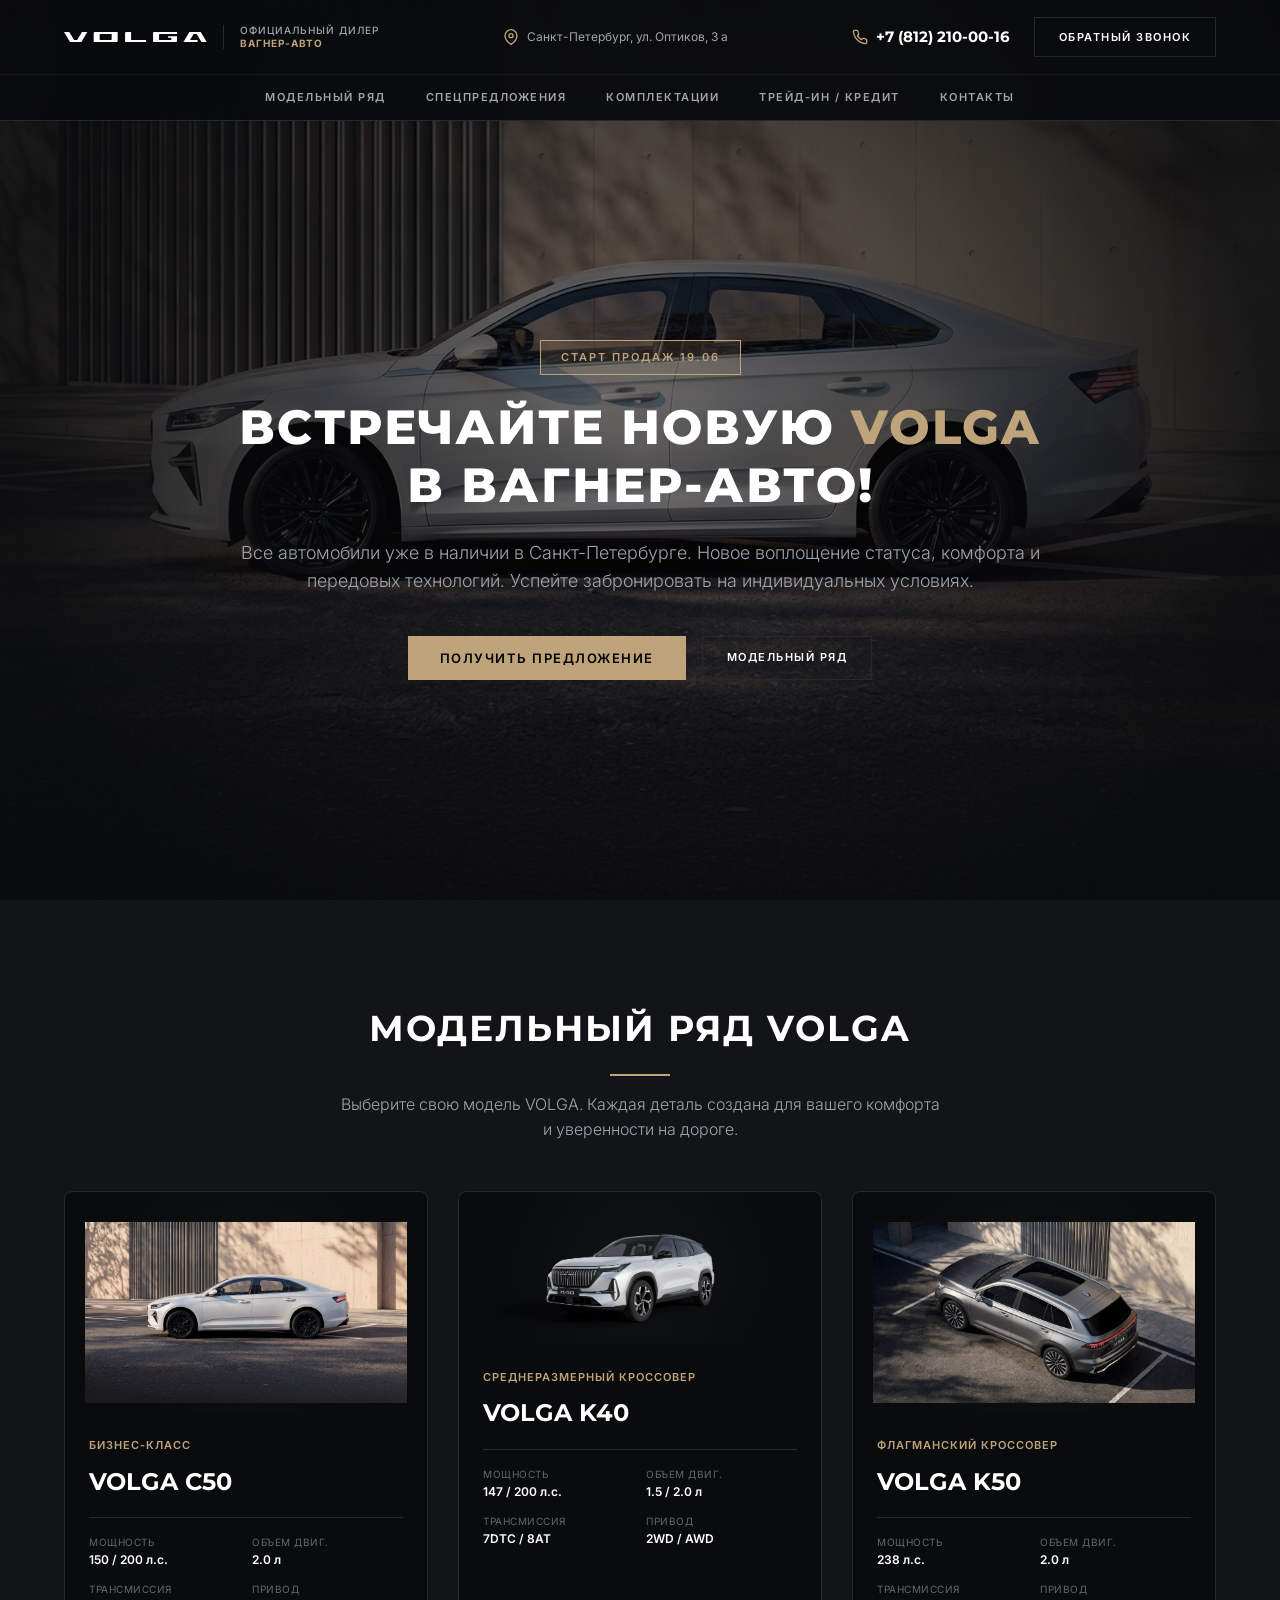
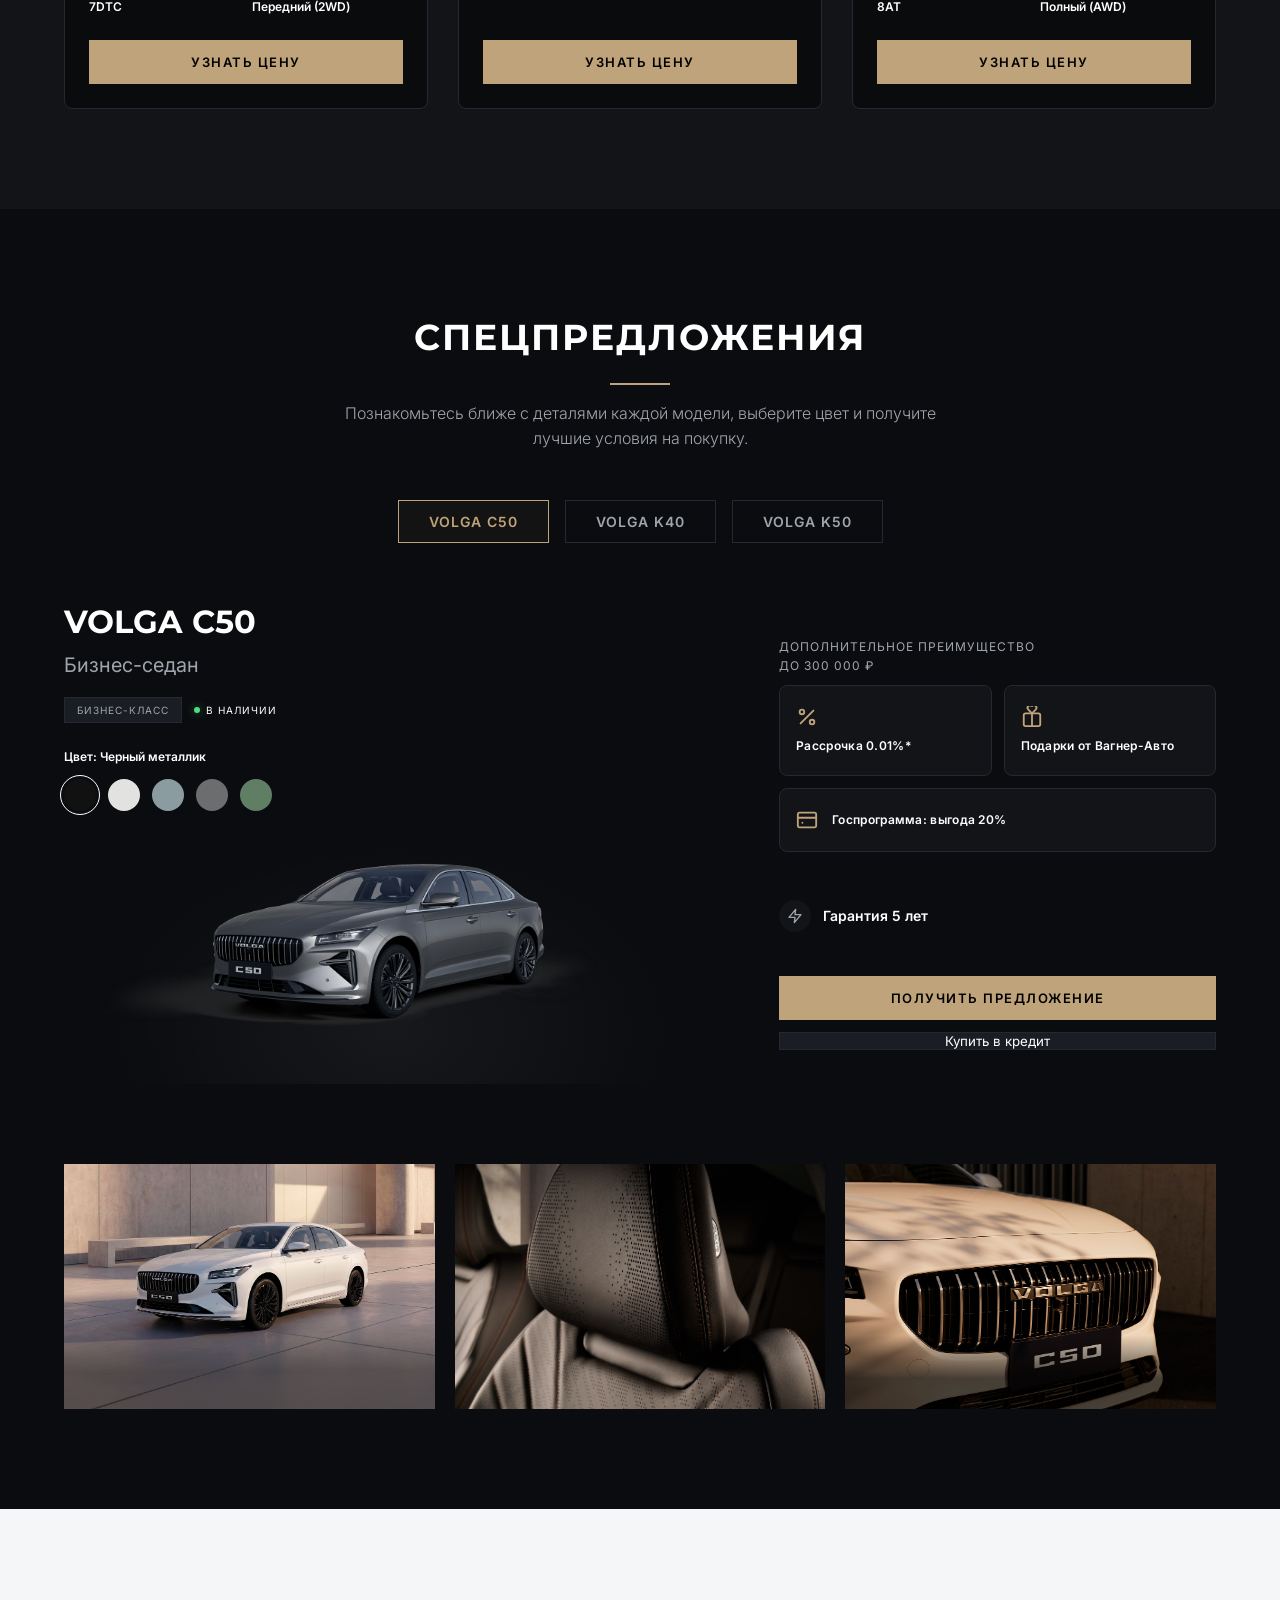
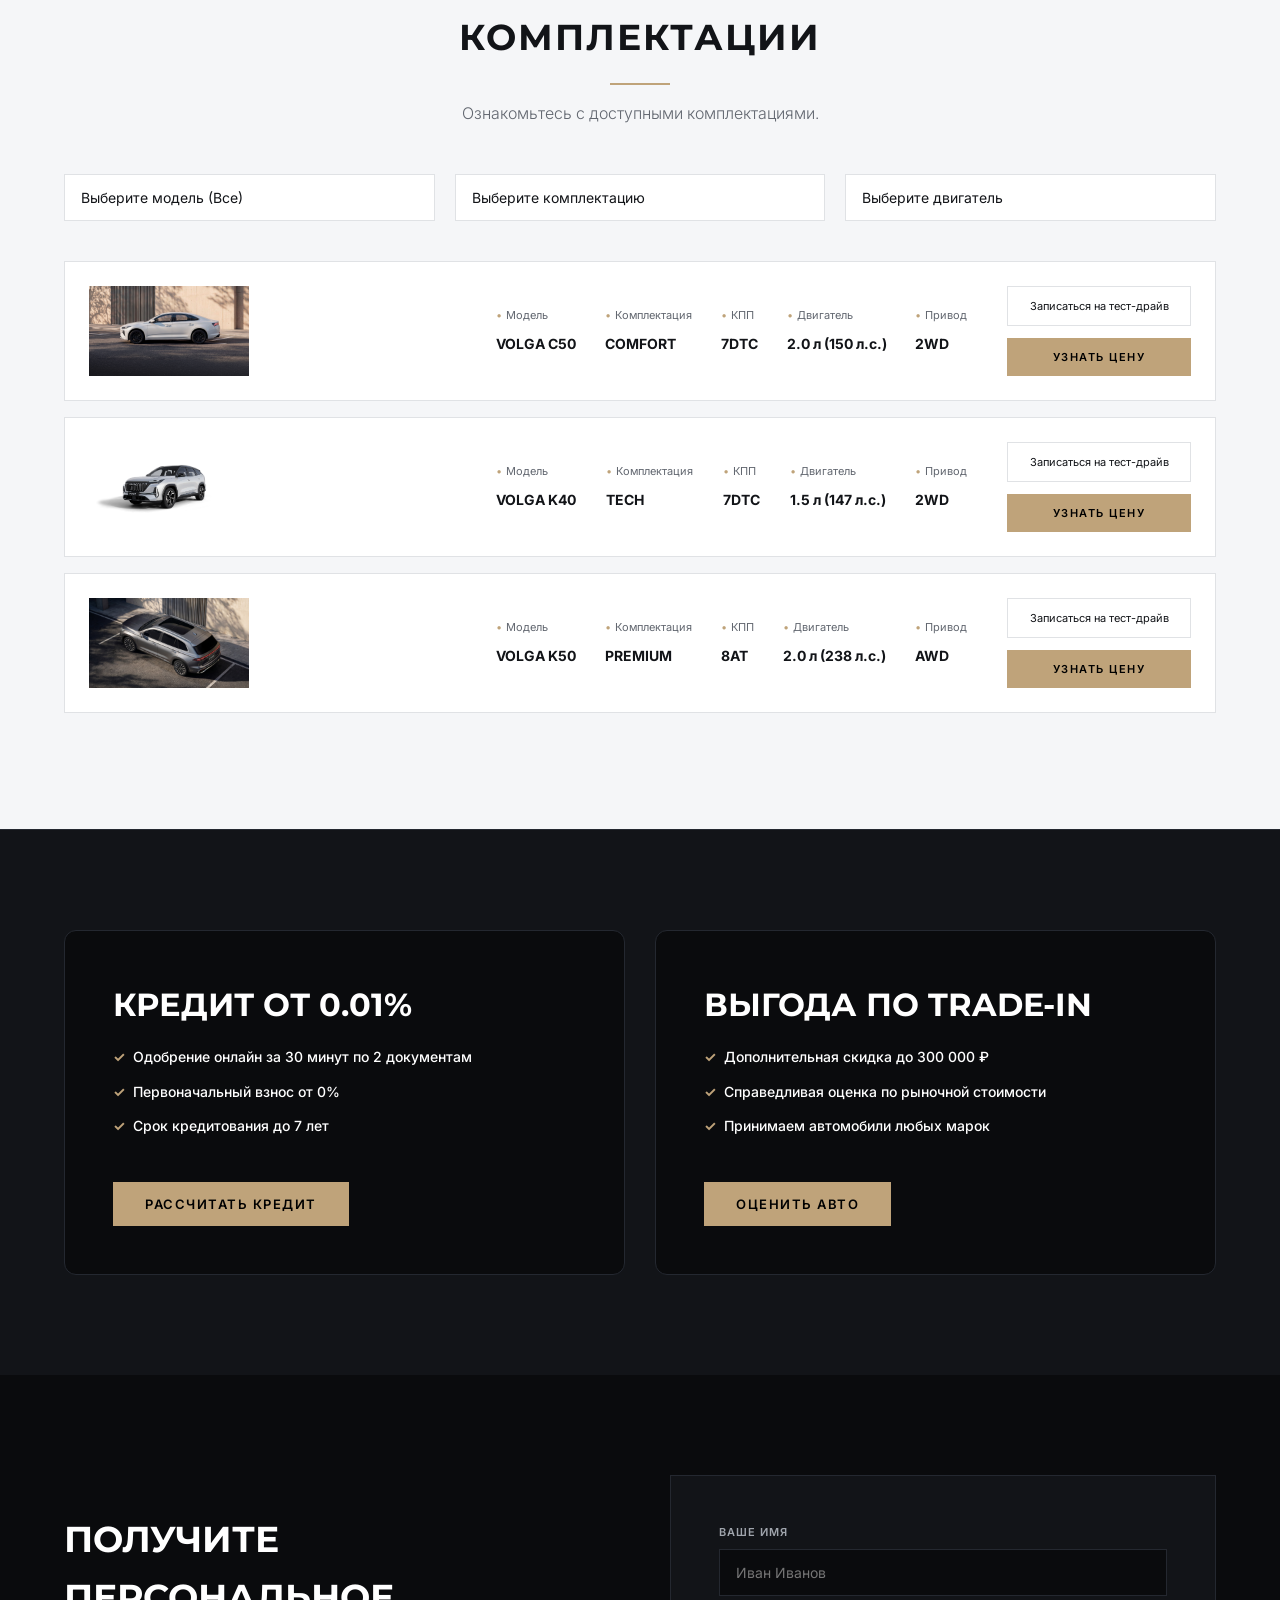
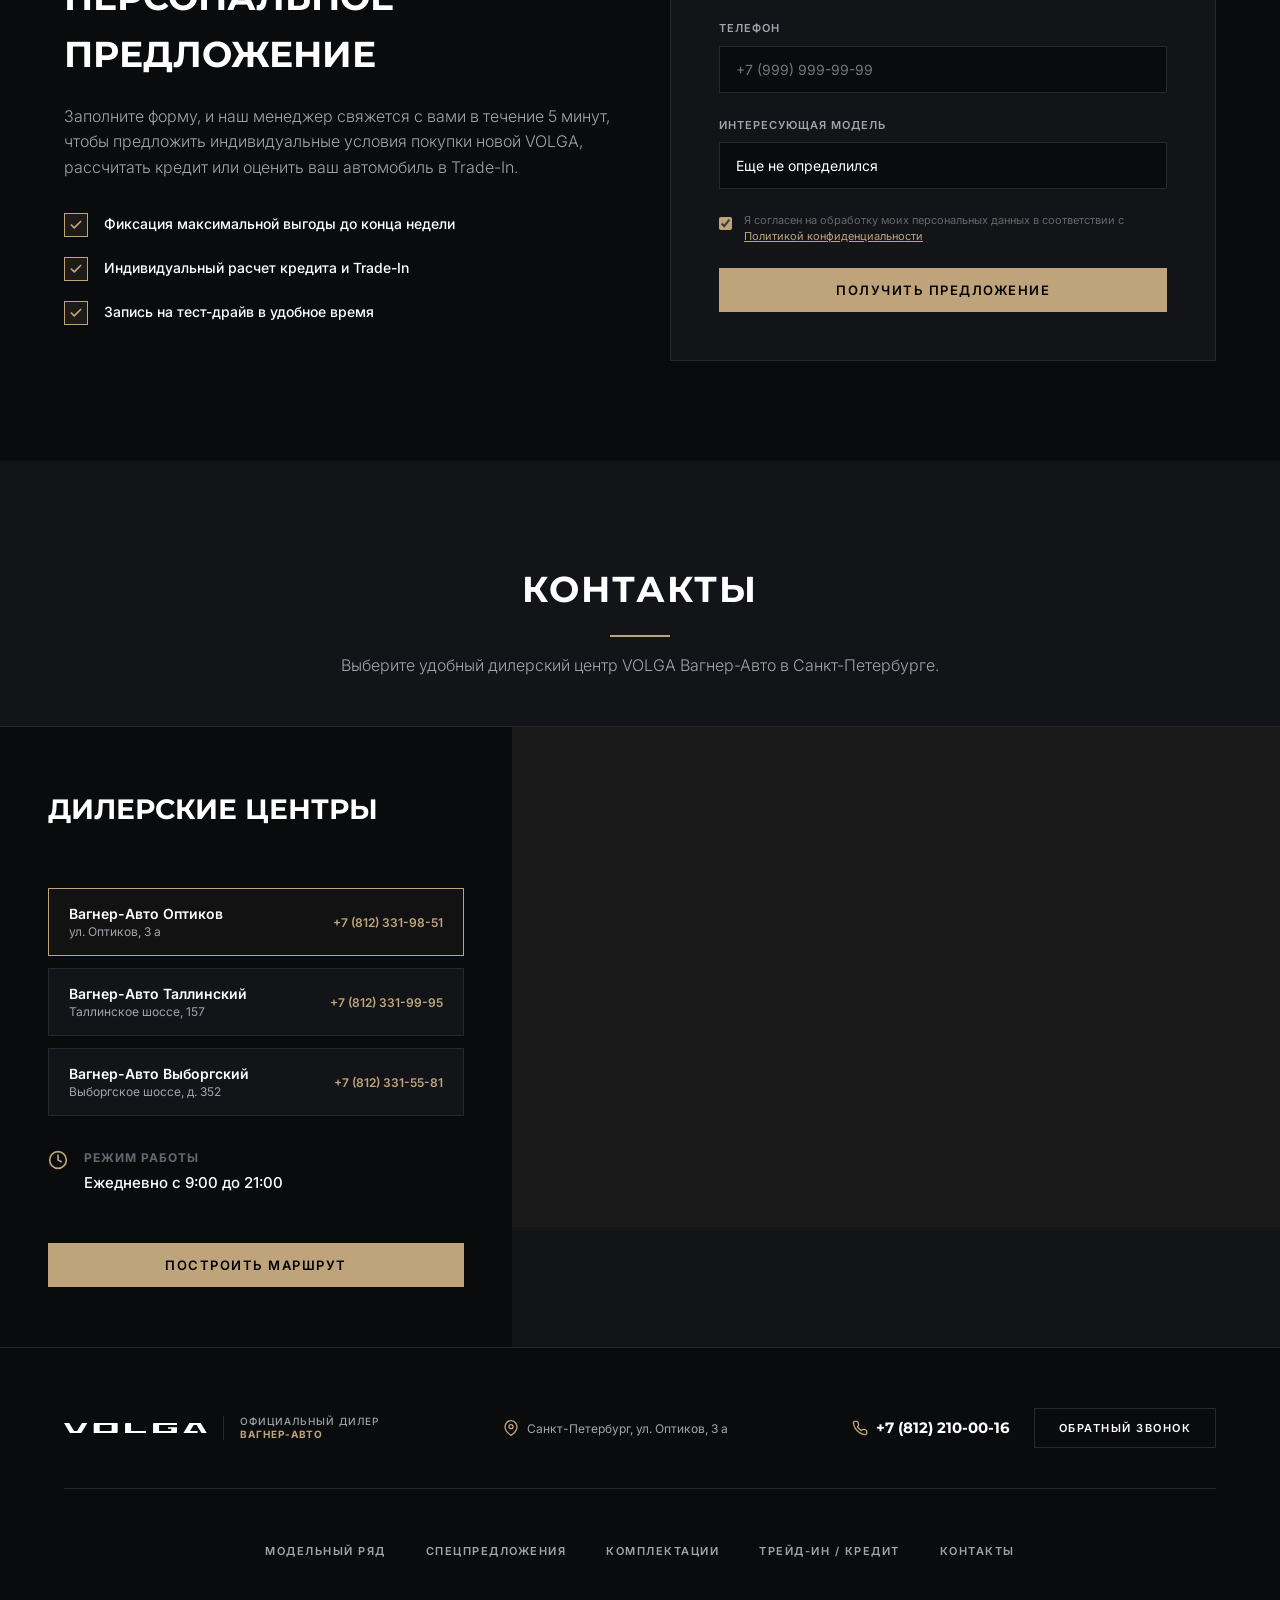
==== commit 0a41bbbe: "fix: add data-model attrs to trim rows, fix select values" ====
--- a/spb.html
+++ b/spb.html
@@ -935,10 +935,10 @@
 
                 <div class="trims-filters">
                     <select class="trim-select">
-                        <option value="">Выберите модель</option>
-                        <option value="c50">VOLGA C50</option>
-                        <option value="k40">VOLGA K40</option>
-                        <option value="k50">VOLGA K50</option>
+                        <option value="all">Выберите модель (Все)</option>
+                        <option value="C50">VOLGA C50</option>
+                        <option value="K40">VOLGA K40</option>
+                        <option value="K50">VOLGA K50</option>
                     </select>
                     <select class="trim-select">
                         <option value="">Выберите комплектацию</option>
@@ -954,7 +954,7 @@
                 </div>
 
                 <div class="trims-wrapper">
-                    <div class="trim-row">
+                    <div class="trim-row" data-model="C50">
                         <div class="trim-car-img">
                             <img src="images/c50_main.png" alt="VOLGA C50" />
                         </div>
@@ -1000,7 +1000,7 @@
                         </div>
                     </div>
 
-                    <div class="trim-row">
+                    <div class="trim-row" data-model="K40">
                         <div class="trim-car-img">
                             <img src="images/k40_main.png" alt="VOLGA K40" />
                         </div>
@@ -1046,7 +1046,7 @@
                         </div>
                     </div>
 
-                    <div class="trim-row">
+                    <div class="trim-row" data-model="K50">
                         <div class="trim-car-img">
                             <img src="images/k50_main.png" alt="VOLGA K50" />
                         </div>
--- a/style.css
+++ b/style.css
@@ -6,12 +6,15 @@
     --bg-primary: #0a0b0d;
     --bg-secondary: #121418;
     --bg-tertiary: #1a1d24;
-    --accent: #bfa37a; /* Premium Champagne Gold */
+    --bg-light: #f5f6f8;
+    --accent: #bfa37a;
     --accent-hover: #a3875c;
     --text-primary: #ffffff;
     --text-secondary: #a0a5ad;
     --text-muted: #626770;
+    --text-dark: #121418;
     --border-color: #242830;
+    --border-light: #e0e2e5;
     --font-heading: "Montserrat", sans-serif;
     --font-body: "Inter", sans-serif;
     --transition-speed: 0.4s;
@@ -121,6 +124,30 @@
     border-color: var(--accent);
 }
 
+.btn-dark {
+    background-color: var(--bg-tertiary);
+    color: var(--text-primary);
+    border: 1px solid var(--border-color);
+}
+
+.btn-dark::before {
+    background-color: var(--border-color);
+}
+
+.btn-dark:hover {
+    color: var(--text-primary);
+    border-color: var(--text-secondary);
+}
+
+.btn-light {
+    background-color: #ffffff;
+    color: var(--text-dark);
+    border: 1px solid var(--border-light);
+}
+.btn-light::before {
+    background-color: var(--bg-light);
+}
+
 .section-title {
     font-family: var(--font-heading);
     font-size: 36px;
@@ -141,6 +168,10 @@
     margin: 16px auto 0;
 }
 
+.section-title.dark-text {
+    color: var(--text-dark);
+}
+
 .section-subtitle {
     font-size: 16px;
     color: var(--text-secondary);
@@ -148,6 +179,10 @@
     max-width: 600px;
     margin: 0 auto 48px;
     font-weight: 300;
+}
+
+.section-subtitle.dark-text {
+    color: var(--text-muted);
 }
 
 /* Header Styles - Two-Row Layout */
@@ -424,34 +459,30 @@
     }
 }
 
-/* Models Section */
 .models-section {
     padding: 100px 0;
     background-color: var(--bg-secondary);
 }
-
 .models-grid {
     display: grid;
     grid-template-columns: repeat(3, 1fr);
     gap: 30px;
 }
-
 .model-card {
     background-color: var(--bg-primary);
     border: 1px solid var(--border-color);
+    border-radius: 8px;
     transition: all var(--transition-speed) cubic-bezier(0.25, 0.8, 0.25, 1);
     display: flex;
     flex-direction: column;
     position: relative;
     overflow: hidden;
 }
-
 .model-card:hover {
     border-color: var(--accent);
     transform: translateY(-10px);
     box-shadow: 0 15px 35px rgba(0, 0, 0, 0.4);
 }
-
 .model-img-wrapper {
     position: relative;
     padding: 30px 20px 10px;
@@ -462,22 +493,18 @@
     );
     overflow: hidden;
 }
-
 .model-img-wrapper img {
     transition: transform var(--transition-speed);
 }
-
 .model-card:hover .model-img-wrapper img {
     transform: scale(1.05);
 }
-
 .model-info {
     padding: 24px;
     flex-grow: 1;
     display: flex;
     flex-direction: column;
 }
-
 .model-tag {
     font-size: 11px;
     text-transform: uppercase;
@@ -486,7 +513,6 @@
     font-weight: 600;
     margin-bottom: 8px;
 }
-
 .model-name {
     font-family: var(--font-heading);
     font-size: 24px;
@@ -494,7 +520,6 @@
     text-transform: uppercase;
     margin-bottom: 16px;
 }
-
 .model-specs {
     display: grid;
     grid-template-columns: repeat(2, 1fr);
@@ -503,34 +528,25 @@
     border-top: 1px solid var(--border-color);
     padding-top: 16px;
 }
-
 .spec-item {
     font-size: 12px;
 }
-
 .spec-label {
     color: var(--text-muted);
     text-transform: uppercase;
     font-size: 10px;
     letter-spacing: 0.5px;
 }
-
 .spec-val {
     font-weight: 600;
     color: var(--text-primary);
 }
-
 .model-cta {
     margin-top: auto;
     width: 100%;
 }
 
-/* Configurator & Details Section */
-.details-section {
-    padding: 100px 0;
-    background-color: var(--bg-primary);
-}
-
+/* Tabs */
 .tabs-container {
     display: flex;
     justify-content: center;
@@ -576,86 +592,89 @@
     }
 }
 
-.detail-grid {
+/* NEW: Configurator Section (Voyah style) */
+.details-section {
+    padding: 100px 0;
+    background-color: #0b0c0f; /* very dark, almost black */
+}
+
+.configurator-layout {
     display: grid;
-    grid-template-columns: 1.2fr 1fr;
+    grid-template-columns: 1.5fr 1fr;
     gap: 60px;
     align-items: center;
 }
 
-.configurator-view {
-    position: relative;
-    background: #000000;
-    padding: 40px;
-    border: 1px solid var(--border-color);
-    display: flex;
-    justify-content: center;
-    align-items: center;
-    min-height: 400px;
-}
-
-.configurator-view img {
-    max-height: 300px;
-    object-fit: contain;
-    transition: opacity 0.3s ease;
-}
-
-.detail-info h3 {
+.config-left {
+    position: relative;
+}
+
+.config-model-title {
     font-family: var(--font-heading);
     font-size: 32px;
     font-weight: 700;
-    text-transform: uppercase;
+    line-height: 1.2;
+    margin-bottom: 8px;
+}
+
+.config-model-subtitle {
+    font-size: 20px;
+    color: var(--text-secondary);
     margin-bottom: 16px;
 }
 
-.detail-desc {
+.config-badges {
+    display: flex;
+    gap: 12px;
+    margin-bottom: 24px;
+}
+
+.badge-tag {
+    background-color: var(--bg-tertiary);
+    border: 1px solid var(--border-color);
+    padding: 4px 12px;
+    font-size: 10px;
+    text-transform: uppercase;
+    letter-spacing: 1px;
     color: var(--text-secondary);
-    margin-bottom: 32px;
-    font-weight: 300;
-}
-
-.features-list {
-    margin-bottom: 32px;
-}
-
-.feature-item {
-    display: flex;
+}
+
+.badge-stock {
+    display: flex;
+    align-items: center;
+    gap: 6px;
+    font-size: 10px;
+    text-transform: uppercase;
+    letter-spacing: 1px;
+    color: var(--text-primary);
+}
+
+.badge-stock::before {
+    content: "";
+    display: inline-block;
+    width: 6px;
+    height: 6px;
+    border-radius: 50%;
+    background-color: #4ade80; /* bright green */
+    box-shadow: 0 0 8px rgba(74, 222, 128, 0.5);
+}
+
+.config-color-picker {
+    display: flex;
+    flex-direction: column;
     align-items: flex-start;
-    gap: 16px;
-    margin-bottom: 20px;
-}
-
-.feature-icon {
-    color: var(--accent);
-    font-size: 18px;
-    line-height: 1;
-    margin-top: 4px;
-}
-
-.feature-text h4 {
-    font-size: 15px;
+    margin-bottom: 24px;
+}
+
+.color-name-display {
+    font-size: 12px;
     font-weight: 600;
-    margin-bottom: 4px;
-}
-
-.feature-text p {
-    font-size: 13px;
-    color: var(--text-secondary);
-}
-
-.color-selector-title {
-    font-size: 12px;
-    text-transform: uppercase;
-    letter-spacing: 1px;
-    color: var(--text-muted);
     margin-bottom: 12px;
-    font-weight: 600;
 }
 
 .color-options {
     display: flex;
-    gap: 16px;
-    margin-bottom: 40px;
+    gap: 12px;
 }
 
 .color-dot {
@@ -671,10 +690,10 @@
 .color-dot::after {
     content: "";
     position: absolute;
-    top: -5px;
-    left: -5px;
-    right: -5px;
-    bottom: -5px;
+    top: -6px;
+    left: -6px;
+    right: -6px;
+    bottom: -6px;
     border: 1px solid transparent;
     border-radius: 50%;
     transition: all 0.3s;
@@ -682,70 +701,341 @@
 
 .color-dot.active::after,
 .color-dot:hover::after {
-    border-color: var(--accent);
-}
-
-.color-name-display {
-    font-size: 13px;
+    border-color: var(--text-primary);
+}
+
+.config-car-img {
+    width: 100%;
+    max-width: 800px;
+    position: relative;
+    /* Subtle glow behind the car */
+    background: radial-gradient(
+        ellipse at 50% 80%,
+        rgba(255, 255, 255, 0.05) 0%,
+        rgba(0, 0, 0, 0) 60%
+    );
+    padding-bottom: 40px;
+    margin-top: -20px;
+}
+
+.config-car-img img {
+    width: 100%;
+    transition: opacity 0.3s ease;
+}
+
+/* Config Right (Offers) */
+.config-right {
+    display: flex;
+    flex-direction: column;
+    gap: 20px;
+}
+
+.offer-heading {
+    font-size: 12px;
+    text-transform: uppercase;
+    letter-spacing: 1px;
     color: var(--text-secondary);
-    margin-top: -30px;
+    margin-bottom: -10px;
+}
+
+.offer-amount {
+    font-family: var(--font-heading);
+    font-size: 28px;
+    font-weight: 700;
+    margin-bottom: 16px;
+}
+
+.offer-cards {
+    display: grid;
+    grid-template-columns: 1fr 1fr;
+    gap: 12px;
+    margin-bottom: 12px;
+}
+
+.offer-card {
+    background-color: rgba(255,255,255,0.03);
+    border: 1px solid var(--border-color);
+    padding: 20px 16px;
+    border-radius: 8px;
+    display: flex;
+    flex-direction: column;
+    align-items: flex-start;
+    gap: 10px;
+    transition: border-color 0.3s, background-color 0.3s;
+}
+.offer-card:hover { border-color: var(--accent); background-color: rgba(191,163,122,0.05); }
+
+.offer-card svg {
+    color: var(--accent);
+    width: 22px;
+    height: 22px;
+    flex-shrink: 0;
+}
+
+.offer-card p {
+    font-size: 12px;
+    font-weight: 600;
+    text-transform: none;
+    letter-spacing: 0.3px;
+    color: var(--text-primary);
+    line-height: 1.4;
+}
+
+.offer-card.full-width {
+    grid-column: 1 / -1;
+    flex-direction: row;
+    align-items: center;
+    gap: 14px;
+}
+
+.warranty-block {
+    display: flex;
+    align-items: center;
+    gap: 12px;
+    margin: 16px 0 24px;
+}
+
+.warranty-block svg {
+    color: var(--text-secondary);
+    background-color: var(--bg-secondary);
+    padding: 8px;
+    border-radius: 50%;
+    width: 32px;
+    height: 32px;
+}
+
+.warranty-block span {
+    font-size: 14px;
+    font-weight: 600;
+}
+
+.config-actions {
+    display: flex;
+    flex-direction: column;
+    gap: 12px;
+}
+
+.config-actions .btn {
+    width: 100%;
+}
+
+/* NEW: Live Photos Grid */
+.live-photos {
+    margin-top: 80px;
+}
+
+.photo-grid {
+    display: grid;
+    grid-template-columns: repeat(3, 1fr);
+    gap: 20px;
+}
+
+.photo-item {
+    overflow: hidden;
+    position: relative;
+    padding-top: 66%; /* 3:2 Aspect ratio */
+}
+
+.photo-item img {
+    position: absolute;
+    top: 0;
+    left: 0;
+    width: 100%;
+    height: 100%;
+    object-fit: cover;
+    transition: transform 0.5s ease;
+}
+
+.photo-item:hover img {
+    transform: scale(1.05);
+}
+
+/* NEW: Trims (Комплектации) Section */
+.trims-section {
+    padding: 100px 0;
+    background-color: var(--bg-light);
+    color: var(--text-dark);
+}
+
+.trims-filters {
+    display: flex;
+    gap: 20px;
     margin-bottom: 40px;
-    font-weight: 500;
-}
-
-/* Benefits Section */
-.benefits-section {
+}
+
+.trim-select {
+    flex: 1;
+    padding: 14px 16px;
+    border: 1px solid var(--border-light);
+    background-color: #ffffff;
+    color: var(--text-dark);
+    font-size: 14px;
+    outline: none;
+    appearance: none;
+    background-image: url("data:image/svg+xml,%3Csvg xmlns='http://www.w3.org/2000/svg' width='12' height='12' fill='%23121418' viewBox='0 0 16 16'%3E%3Cpath fill-rule='evenodd' d='M1.646 4.646a.5 0 0 1 .708 0L8 10.293l5.646-5.647a.5 0 0 1 .708.708l-6 6a.5 0 0 1-.708 0l-6-6a.5 0 0 1 0-.708z'/%3E%3C/svg%3E");
+    background-repeat: no-repeat;
+    background-position: right 16px center;
+}
+
+.trim-row {
+    display: grid;
+    grid-template-columns: 2fr 3fr 1fr;
+    align-items: center;
+    background-color: #ffffff;
+    border: 1px solid var(--border-light);
+    padding: 24px;
+    margin-bottom: 16px;
+    transition: box-shadow 0.3s;
+}
+
+.trim-row:hover {
+    box-shadow: 0 4px 15px rgba(0, 0, 0, 0.05);
+}
+
+.trim-car-img {
+    max-width: 160px;
+}
+
+.trim-specs {
+    display: flex;
+    justify-content: space-between;
+    padding: 0 40px;
+}
+
+.trim-spec-item {
+    display: flex;
+    flex-direction: column;
+    gap: 8px;
+}
+
+.trim-spec-label {
+    font-size: 11px;
+    color: var(--text-muted);
+    display: flex;
+    align-items: center;
+    gap: 4px;
+}
+
+.trim-spec-label::before {
+    content: "•";
+    color: var(--accent);
+}
+
+.trim-spec-value {
+    font-size: 14px;
+    font-weight: 700;
+}
+
+.trim-actions {
+    display: flex;
+    flex-direction: column;
+    gap: 12px;
+}
+
+.trim-actions .btn,
+.trim-actions .btn-light {
+    width: 100%;
+    padding: 12px 20px;
+    font-size: 11px;
+}
+
+.grid-2 {
+    display: grid;
+    grid-template-columns: 1fr 1fr;
+    gap: 30px;
+}
+.live-photos-title {
+    font-family: var(--font-heading);
+    font-size: 24px;
+    font-weight: 700;
+    text-transform: uppercase;
+    margin-bottom: 24px;
+    text-align: center;
+}
+
+.finance-section {
     padding: 100px 0;
     background-color: var(--bg-secondary);
     border-top: 1px solid var(--border-color);
-    border-bottom: 1px solid var(--border-color);
-}
-
-.benefits-grid {
+}
+.finance-card {
+    padding: 48px;
+    border-radius: 12px;
+    position: relative;
+    overflow: hidden;
+    border: 1px solid var(--border-color);
+    background-color: var(--bg-primary);
+    display: flex;
+    flex-direction: column;
+    align-items: flex-start;
+}
+.finance-card h3 {
+    font-size: 32px;
+    font-family: var(--font-heading);
+    font-weight: 700;
+    margin-bottom: 16px;
+    text-transform: uppercase;
+    z-index: 2;
+    position: relative;
+}
+.finance-card ul {
+    list-style: none;
+    margin-bottom: 32px;
+    z-index: 2;
+    position: relative;
+}
+.finance-card li {
+    margin-bottom: 12px;
+    font-size: 14px;
+    font-weight: 500;
+    padding-left: 20px;
+    position: relative;
+}
+.finance-card li::before {
+    content: "\2713";
+    color: var(--accent);
+    position: absolute;
+    left: 0;
+    font-weight: 700;
+}
+.finance-card .btn {
+    z-index: 2;
+    position: relative;
+    margin-top: auto;
+}
+
+/* Trade-In & Credit Promo Blocks */
+.promo-blocks {
+    padding: 100px 0 0;
+    background-color: var(--bg-primary);
+}
+
+.promo-grid {
     display: grid;
-    grid-template-columns: repeat(4, 1fr);
+    grid-template-columns: 1fr 1fr;
     gap: 30px;
 }
 
-.benefit-card {
-    background-color: var(--bg-primary);
+.promo-card {
+    background-color: var(--bg-secondary);
     border: 1px solid var(--border-color);
-    padding: 40px 24px;
-    text-align: center;
-    transition: all var(--transition-speed);
-}
-
-.benefit-card:hover {
-    border-color: var(--accent);
-    transform: translateY(-5px);
-}
-
-.benefit-icon {
-    color: var(--accent);
-    margin-bottom: 24px;
-    display: flex;
-    justify-content: center;
-    align-items: center;
-}
-
-.benefit-icon svg {
-    width: 44px;
-    height: 44px;
-}
-
-.benefit-card h3 {
+    padding: 48px;
+    display: flex;
+    flex-direction: column;
+    align-items: flex-start;
+}
+
+.promo-card h3 {
     font-family: var(--font-heading);
-    font-size: 18px;
+    font-size: 28px;
     font-weight: 700;
     text-transform: uppercase;
-    margin-bottom: 12px;
-    letter-spacing: 0.5px;
-}
-
-.benefit-card p {
-    font-size: 13px;
+    margin-bottom: 16px;
+}
+
+.promo-card p {
     color: var(--text-secondary);
-    font-weight: 300;
+    margin-bottom: 32px;
 }
 
 /* Form Section */
@@ -1140,15 +1430,21 @@
     nav {
         gap: 20px;
     }
+    .trim-specs {
+        padding: 0 20px;
+    }
 }
 
 @media (max-width: 1024px) {
     .models-grid {
         grid-template-columns: repeat(2, 1fr);
     }
-    .detail-grid {
+    .configurator-layout {
         grid-template-columns: 1fr;
         gap: 40px;
+    }
+    .promo-grid {
+        grid-template-columns: 1fr;
     }
     .form-grid {
         grid-template-columns: 1fr;
@@ -1159,6 +1455,18 @@
     }
     .map-container {
         height: 400px;
+    }
+    .trim-row {
+        grid-template-columns: 1fr;
+        gap: 20px;
+        text-align: center;
+    }
+    .trim-specs {
+        justify-content: center;
+        gap: 30px;
+    }
+    .trim-actions {
+        flex-direction: row;
     }
 }
 
@@ -1213,8 +1521,18 @@
     .models-grid {
         grid-template-columns: 1fr;
     }
-    .benefits-grid {
-        grid-template-columns: repeat(2, 1fr);
+    .photo-grid {
+        grid-template-columns: 1fr;
+    }
+    .trims-filters {
+        flex-direction: column;
+    }
+    .trim-specs {
+        flex-direction: column;
+        gap: 12px;
+    }
+    .trim-actions {
+        flex-direction: column;
     }
     .form-wrapper {
         padding: 24px;
@@ -1224,12 +1542,12 @@
         gap: 24px;
         text-align: center;
     }
+    .offer-cards {
+        grid-template-columns: 1fr;
+    }
 }
 
 @media (max-width: 480px) {
-    .benefits-grid {
-        grid-template-columns: 1fr;
-    }
     .hero-actions {
         flex-direction: column;
         width: 100%;
@@ -1237,4 +1555,13 @@
     .hero-actions .btn {
         width: 100%;
     }
-}
+    .config-model-title {
+        font-size: 24px;
+    }
+    .promo-card {
+        padding: 24px;
+    }
+    .promo-card h3 {
+        font-size: 20px;
+    }
+}
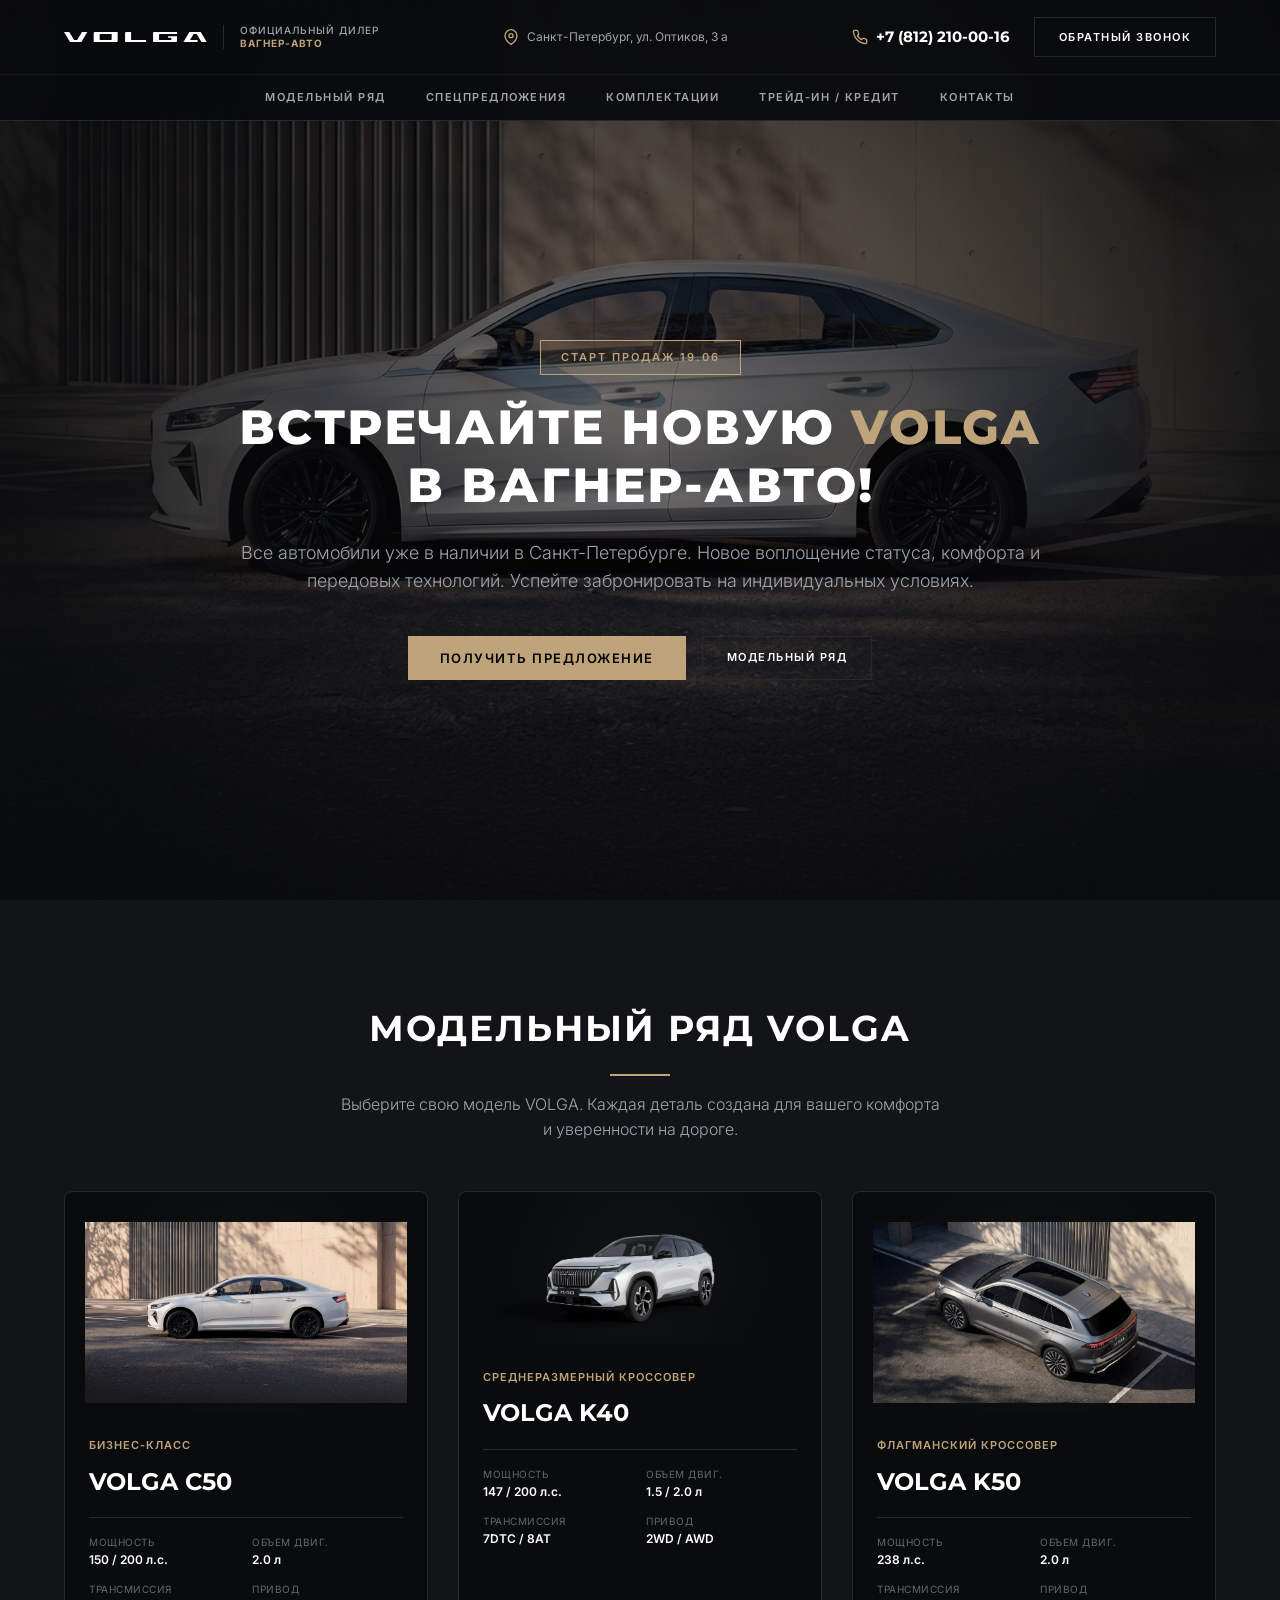
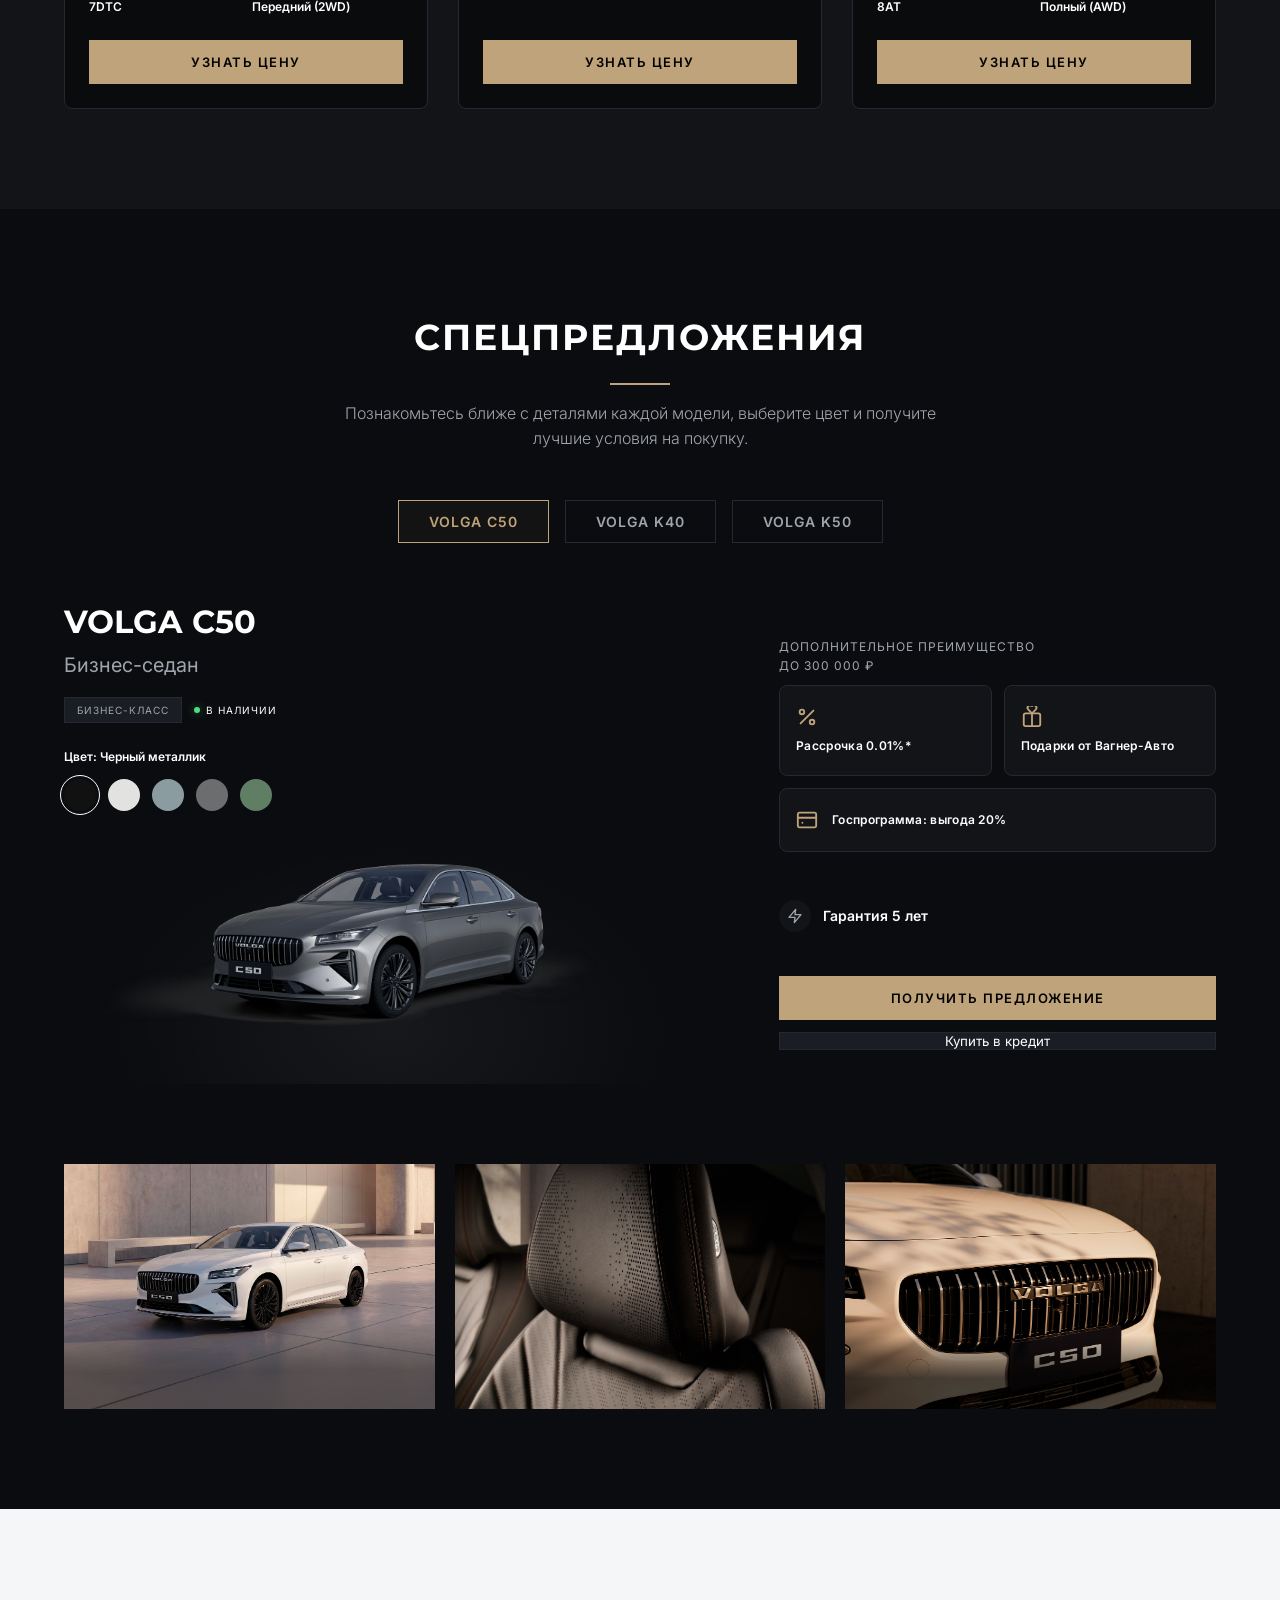
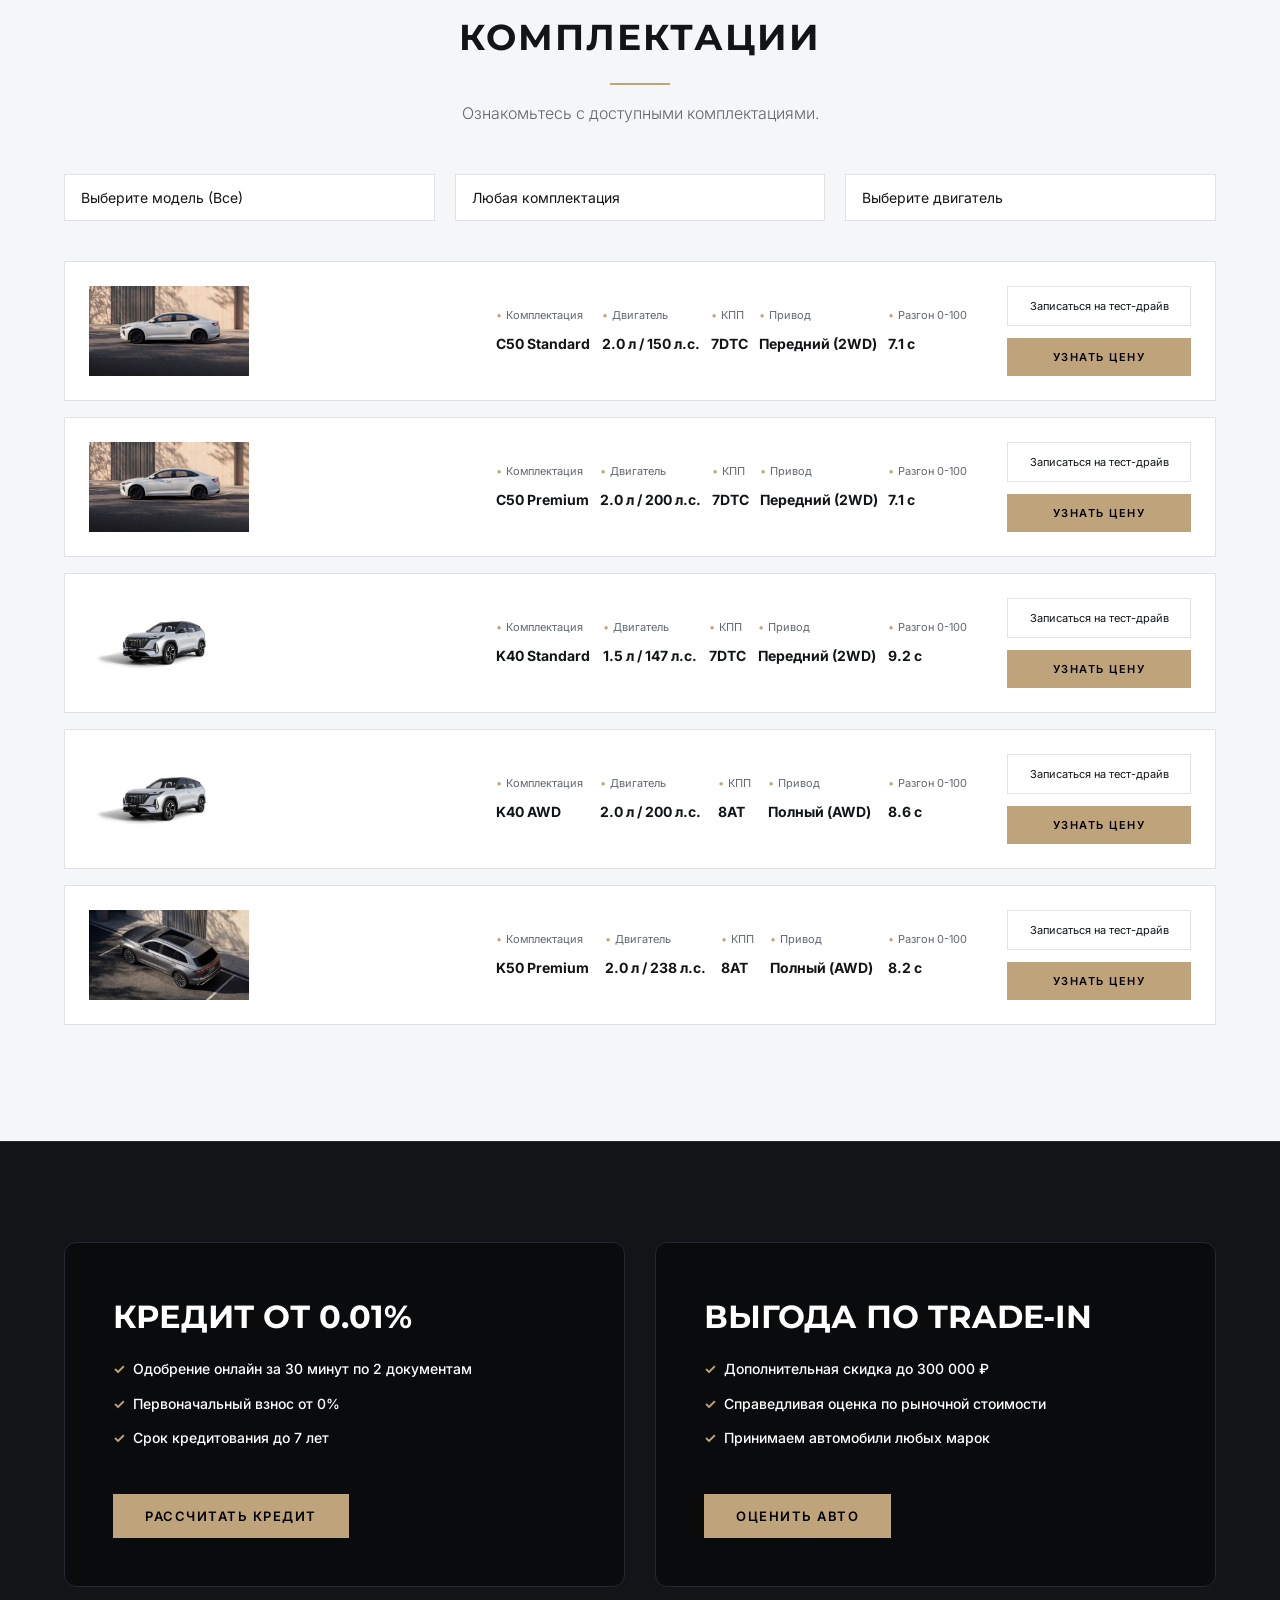
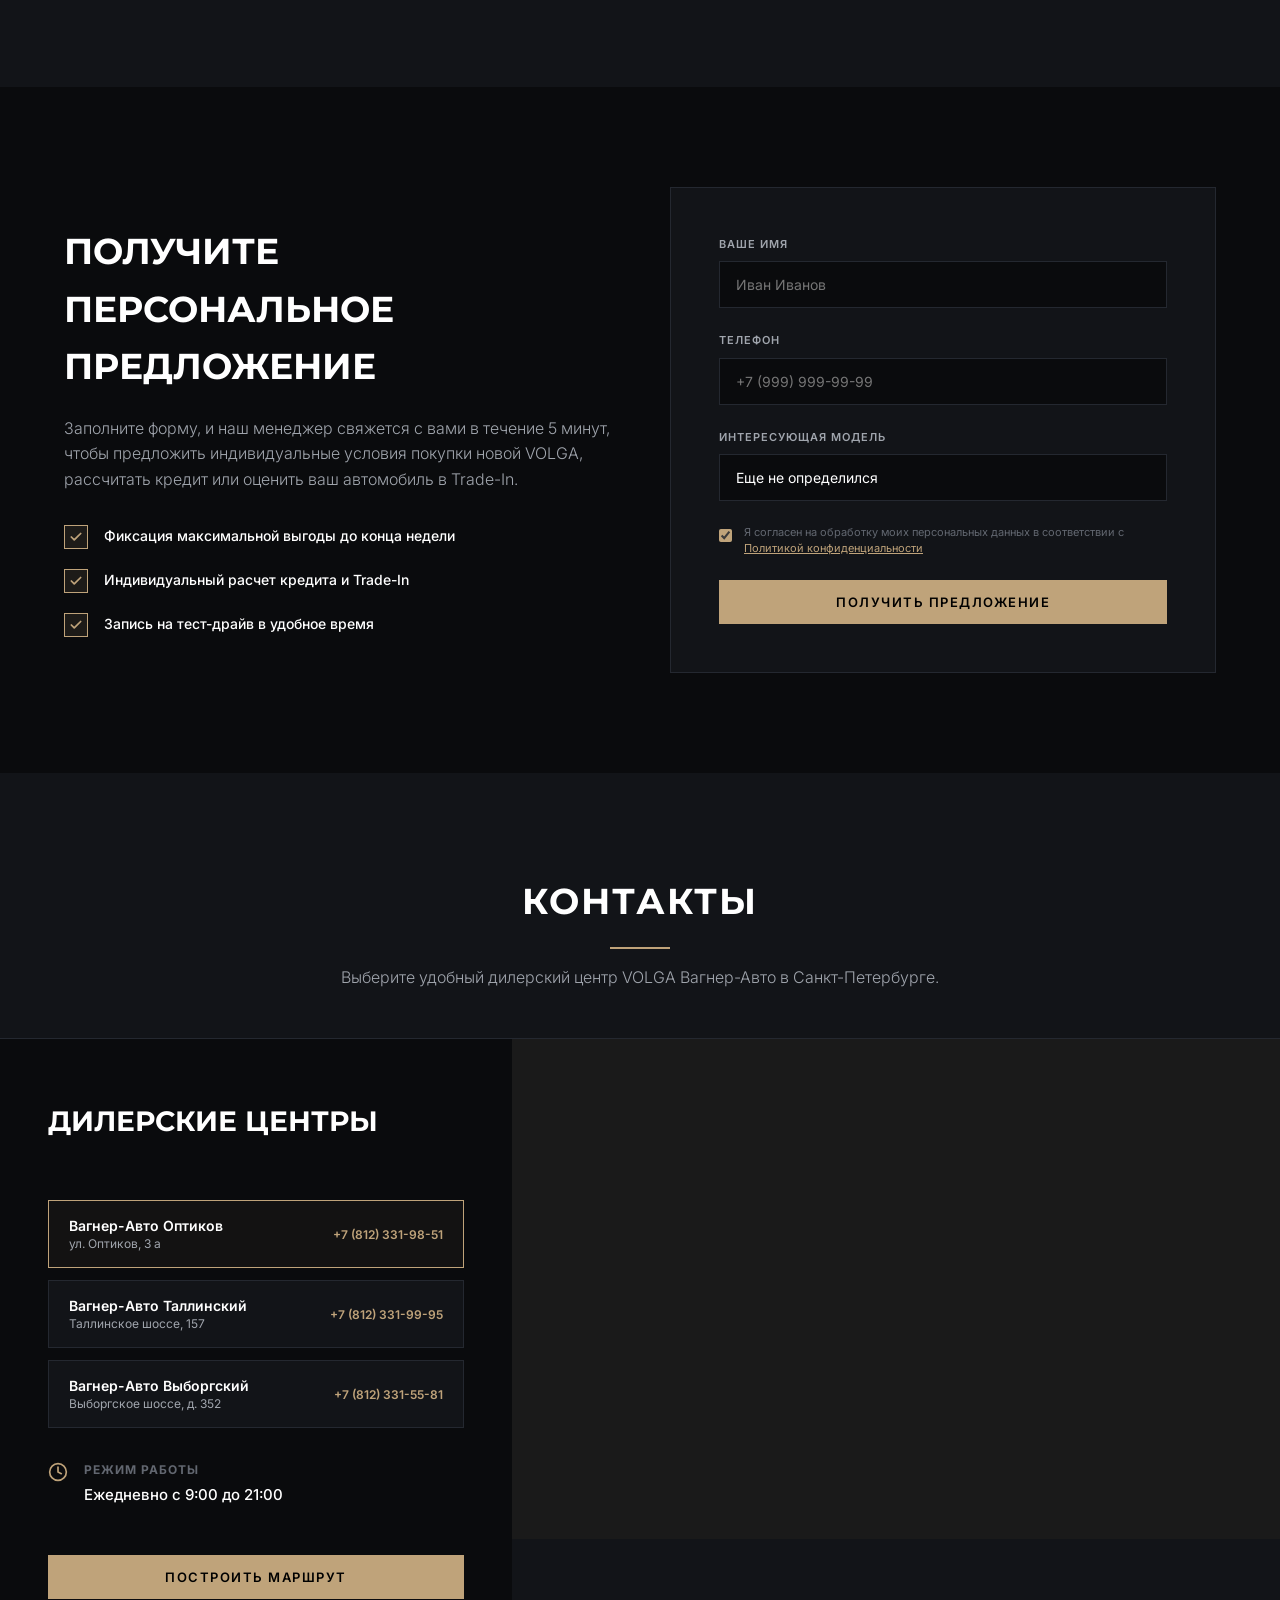
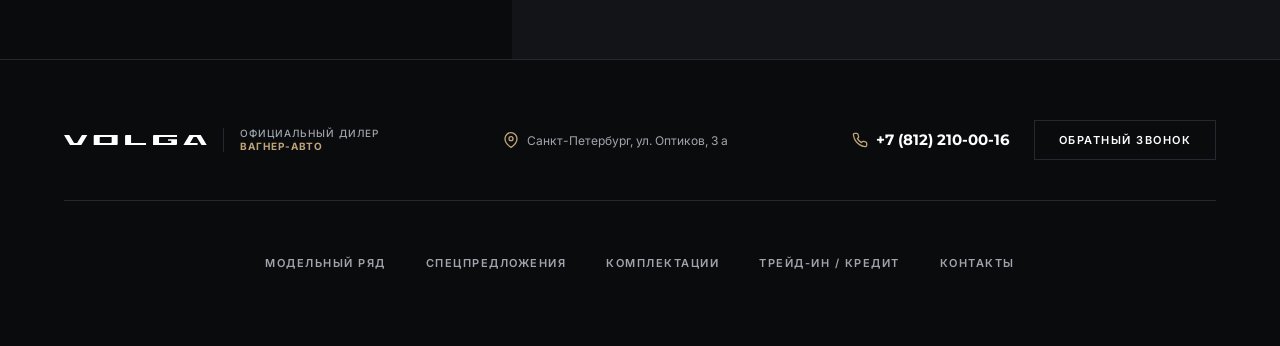
==== commit 9ca615a1: "feat: real trim data from official Volga specs (5 variants)" ====
--- a/spb.html
+++ b/spb.html
@@ -941,10 +941,10 @@
                         <option value="K50">VOLGA K50</option>
                     </select>
                     <select class="trim-select">
-                        <option value="">Выберите комплектацию</option>
-                        <option value="comfort">Comfort</option>
-                        <option value="tech">Tech</option>
-                        <option value="premium">Premium</option>
+                        <option value="all">Любая комплектация</option>
+                        <option value="Standard">Standard</option>
+                        <option value="Premium">Premium</option>
+                        <option value="AWD">AWD</option>
                     </select>
                     <select class="trim-select">
                         <option value="">Выберите двигатель</option>
@@ -954,141 +954,83 @@
                 </div>
 
                 <div class="trims-wrapper">
+                    <!-- C50 Standard -->
                     <div class="trim-row" data-model="C50">
-                        <div class="trim-car-img">
-                            <img src="images/c50_main.png" alt="VOLGA C50" />
-                        </div>
+                        <div class="trim-car-img"><img src="images/c50_main.png" alt="C50"/></div>
                         <div class="trim-specs">
-                            <div class="trim-spec-item">
-                                <span class="trim-spec-label">Модель</span
-                                ><span class="trim-spec-value">VOLGA C50</span>
-                            </div>
-                            <div class="trim-spec-item">
-                                <span class="trim-spec-label">Комплектация</span
-                                ><span class="trim-spec-value">COMFORT</span>
-                            </div>
-                            <div class="trim-spec-item">
-                                <span class="trim-spec-label">КПП</span
-                                ><span class="trim-spec-value">7DTC</span>
-                            </div>
-                            <div class="trim-spec-item">
-                                <span class="trim-spec-label">Двигатель</span
-                                ><span class="trim-spec-value"
-                                    >2.0 л (150 л.с.)</span
-                                >
-                            </div>
-                            <div class="trim-spec-item">
-                                <span class="trim-spec-label">Привод</span
-                                ><span class="trim-spec-value">2WD</span>
-                            </div>
+                            <div class="trim-spec-item"><span class="trim-spec-label">Комплектация</span><span class="trim-spec-value">C50 Standard</span></div>
+                            <div class="trim-spec-item"><span class="trim-spec-label">Двигатель</span><span class="trim-spec-value">2.0 л / 150 л.с.</span></div>
+                            <div class="trim-spec-item"><span class="trim-spec-label">КПП</span><span class="trim-spec-value">7DTC</span></div>
+                            <div class="trim-spec-item"><span class="trim-spec-label">Привод</span><span class="trim-spec-value">Передний (2WD)</span></div>
+                            <div class="trim-spec-item"><span class="trim-spec-label">Разгон 0-100</span><span class="trim-spec-value">7.1 с</span></div>
                         </div>
                         <div class="trim-actions">
-                            <button
-                                class="btn-light open-modal-btn"
-                                data-modal-title="Тест-драйв VOLGA C50 Comfort"
-                                data-modal-model="C50"
-                            >
-                                Записаться на тест-драйв
-                            </button>
-                            <button
-                                class="btn open-modal-btn"
-                                data-modal-title="Узнать цену VOLGA C50 Comfort"
-                                data-modal-model="C50"
-                            >
-                                Узнать цену
-                            </button>
-                        </div>
-                    </div>
-
+                            <button class="btn-light open-modal-btn" data-modal-title="Тест-драйв C50 Standard">Записаться на тест-драйв</button>
+                            <button class="btn open-modal-btn" data-modal-title="Узнать цену C50 Standard">Узнать цену</button>
+                        </div>
+                    </div>
+
+                    <!-- C50 Premium -->
+                    <div class="trim-row" data-model="C50">
+                        <div class="trim-car-img"><img src="images/c50_main.png" alt="C50"/></div>
+                        <div class="trim-specs">
+                            <div class="trim-spec-item"><span class="trim-spec-label">Комплектация</span><span class="trim-spec-value">C50 Premium</span></div>
+                            <div class="trim-spec-item"><span class="trim-spec-label">Двигатель</span><span class="trim-spec-value">2.0 л / 200 л.с.</span></div>
+                            <div class="trim-spec-item"><span class="trim-spec-label">КПП</span><span class="trim-spec-value">7DTC</span></div>
+                            <div class="trim-spec-item"><span class="trim-spec-label">Привод</span><span class="trim-spec-value">Передний (2WD)</span></div>
+                            <div class="trim-spec-item"><span class="trim-spec-label">Разгон 0-100</span><span class="trim-spec-value">7.1 с</span></div>
+                        </div>
+                        <div class="trim-actions">
+                            <button class="btn-light open-modal-btn" data-modal-title="Тест-драйв C50 Premium">Записаться на тест-драйв</button>
+                            <button class="btn open-modal-btn" data-modal-title="Узнать цену C50 Premium">Узнать цену</button>
+                        </div>
+                    </div>
+
+                    <!-- K40 Standard -->
                     <div class="trim-row" data-model="K40">
-                        <div class="trim-car-img">
-                            <img src="images/k40_main.png" alt="VOLGA K40" />
-                        </div>
+                        <div class="trim-car-img"><img src="images/k40_main.png" alt="K40"/></div>
                         <div class="trim-specs">
-                            <div class="trim-spec-item">
-                                <span class="trim-spec-label">Модель</span
-                                ><span class="trim-spec-value">VOLGA K40</span>
-                            </div>
-                            <div class="trim-spec-item">
-                                <span class="trim-spec-label">Комплектация</span
-                                ><span class="trim-spec-value">TECH</span>
-                            </div>
-                            <div class="trim-spec-item">
-                                <span class="trim-spec-label">КПП</span
-                                ><span class="trim-spec-value">7DTC</span>
-                            </div>
-                            <div class="trim-spec-item">
-                                <span class="trim-spec-label">Двигатель</span
-                                ><span class="trim-spec-value"
-                                    >1.5 л (147 л.с.)</span
-                                >
-                            </div>
-                            <div class="trim-spec-item">
-                                <span class="trim-spec-label">Привод</span
-                                ><span class="trim-spec-value">2WD</span>
-                            </div>
+                            <div class="trim-spec-item"><span class="trim-spec-label">Комплектация</span><span class="trim-spec-value">K40 Standard</span></div>
+                            <div class="trim-spec-item"><span class="trim-spec-label">Двигатель</span><span class="trim-spec-value">1.5 л / 147 л.с.</span></div>
+                            <div class="trim-spec-item"><span class="trim-spec-label">КПП</span><span class="trim-spec-value">7DTC</span></div>
+                            <div class="trim-spec-item"><span class="trim-spec-label">Привод</span><span class="trim-spec-value">Передний (2WD)</span></div>
+                            <div class="trim-spec-item"><span class="trim-spec-label">Разгон 0-100</span><span class="trim-spec-value">9.2 с</span></div>
                         </div>
                         <div class="trim-actions">
-                            <button
-                                class="btn-light open-modal-btn"
-                                data-modal-title="Тест-драйв VOLGA K40 Tech"
-                                data-modal-model="K40"
-                            >
-                                Записаться на тест-драйв
-                            </button>
-                            <button
-                                class="btn open-modal-btn"
-                                data-modal-title="Узнать цену VOLGA K40 Tech"
-                                data-modal-model="K40"
-                            >
-                                Узнать цену
-                            </button>
-                        </div>
-                    </div>
-
+                            <button class="btn-light open-modal-btn" data-modal-title="Тест-драйв K40 Standard">Записаться на тест-драйв</button>
+                            <button class="btn open-modal-btn" data-modal-title="Узнать цену K40 Standard">Узнать цену</button>
+                        </div>
+                    </div>
+
+                    <!-- K40 AWD -->
+                    <div class="trim-row" data-model="K40">
+                        <div class="trim-car-img"><img src="images/k40_main.png" alt="K40"/></div>
+                        <div class="trim-specs">
+                            <div class="trim-spec-item"><span class="trim-spec-label">Комплектация</span><span class="trim-spec-value">K40 AWD</span></div>
+                            <div class="trim-spec-item"><span class="trim-spec-label">Двигатель</span><span class="trim-spec-value">2.0 л / 200 л.с.</span></div>
+                            <div class="trim-spec-item"><span class="trim-spec-label">КПП</span><span class="trim-spec-value">8AT</span></div>
+                            <div class="trim-spec-item"><span class="trim-spec-label">Привод</span><span class="trim-spec-value">Полный (AWD)</span></div>
+                            <div class="trim-spec-item"><span class="trim-spec-label">Разгон 0-100</span><span class="trim-spec-value">8.6 с</span></div>
+                        </div>
+                        <div class="trim-actions">
+                            <button class="btn-light open-modal-btn" data-modal-title="Тест-драйв K40 AWD">Записаться на тест-драйв</button>
+                            <button class="btn open-modal-btn" data-modal-title="Узнать цену K40 AWD">Узнать цену</button>
+                        </div>
+                    </div>
+
+                    <!-- K50 Premium -->
                     <div class="trim-row" data-model="K50">
-                        <div class="trim-car-img">
-                            <img src="images/k50_main.png" alt="VOLGA K50" />
-                        </div>
+                        <div class="trim-car-img"><img src="images/k50_main.png" alt="K50"/></div>
                         <div class="trim-specs">
-                            <div class="trim-spec-item">
-                                <span class="trim-spec-label">Модель</span
-                                ><span class="trim-spec-value">VOLGA K50</span>
-                            </div>
-                            <div class="trim-spec-item">
-                                <span class="trim-spec-label">Комплектация</span
-                                ><span class="trim-spec-value">PREMIUM</span>
-                            </div>
-                            <div class="trim-spec-item">
-                                <span class="trim-spec-label">КПП</span
-                                ><span class="trim-spec-value">8AT</span>
-                            </div>
-                            <div class="trim-spec-item">
-                                <span class="trim-spec-label">Двигатель</span
-                                ><span class="trim-spec-value"
-                                    >2.0 л (238 л.с.)</span
-                                >
-                            </div>
-                            <div class="trim-spec-item">
-                                <span class="trim-spec-label">Привод</span
-                                ><span class="trim-spec-value">AWD</span>
-                            </div>
+                            <div class="trim-spec-item"><span class="trim-spec-label">Комплектация</span><span class="trim-spec-value">K50 Premium</span></div>
+                            <div class="trim-spec-item"><span class="trim-spec-label">Двигатель</span><span class="trim-spec-value">2.0 л / 238 л.с.</span></div>
+                            <div class="trim-spec-item"><span class="trim-spec-label">КПП</span><span class="trim-spec-value">8AT</span></div>
+                            <div class="trim-spec-item"><span class="trim-spec-label">Привод</span><span class="trim-spec-value">Полный (AWD)</span></div>
+                            <div class="trim-spec-item"><span class="trim-spec-label">Разгон 0-100</span><span class="trim-spec-value">8.2 с</span></div>
                         </div>
                         <div class="trim-actions">
-                            <button
-                                class="btn-light open-modal-btn"
-                                data-modal-title="Тест-драйв VOLGA K50 Premium"
-                                data-modal-model="K50"
-                            >
-                                Записаться на тест-драйв
-                            </button>
-                            <button
-                                class="btn open-modal-btn"
-                                data-modal-title="Узнать цену VOLGA K50 Premium"
-                                data-modal-model="K50"
-                            >
-                                Узнать цену
-                            </button>
+                            <button class="btn-light open-modal-btn" data-modal-title="Тест-драйв K50 Premium">Записаться на тест-драйв</button>
+                            <button class="btn open-modal-btn" data-modal-title="Узнать цену K50 Premium">Узнать цену</button>
                         </div>
                     </div>
                 </div>
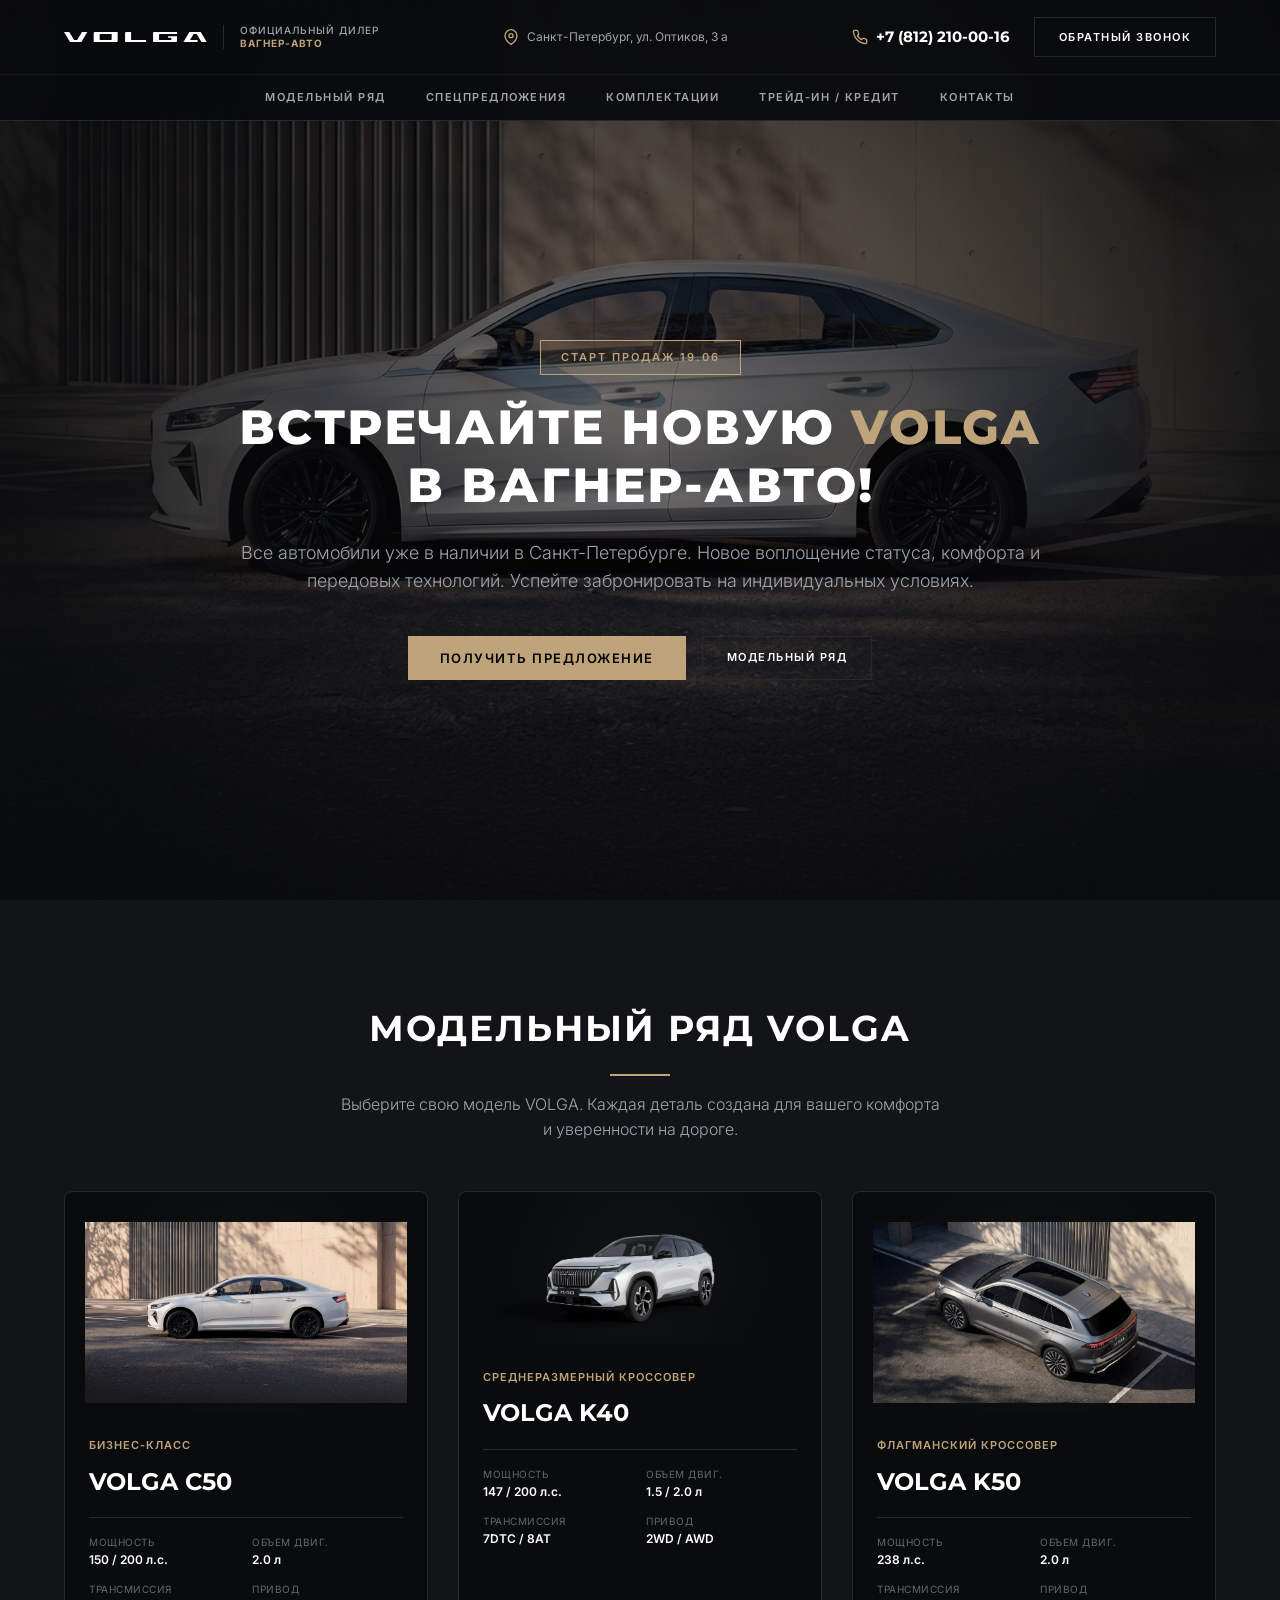
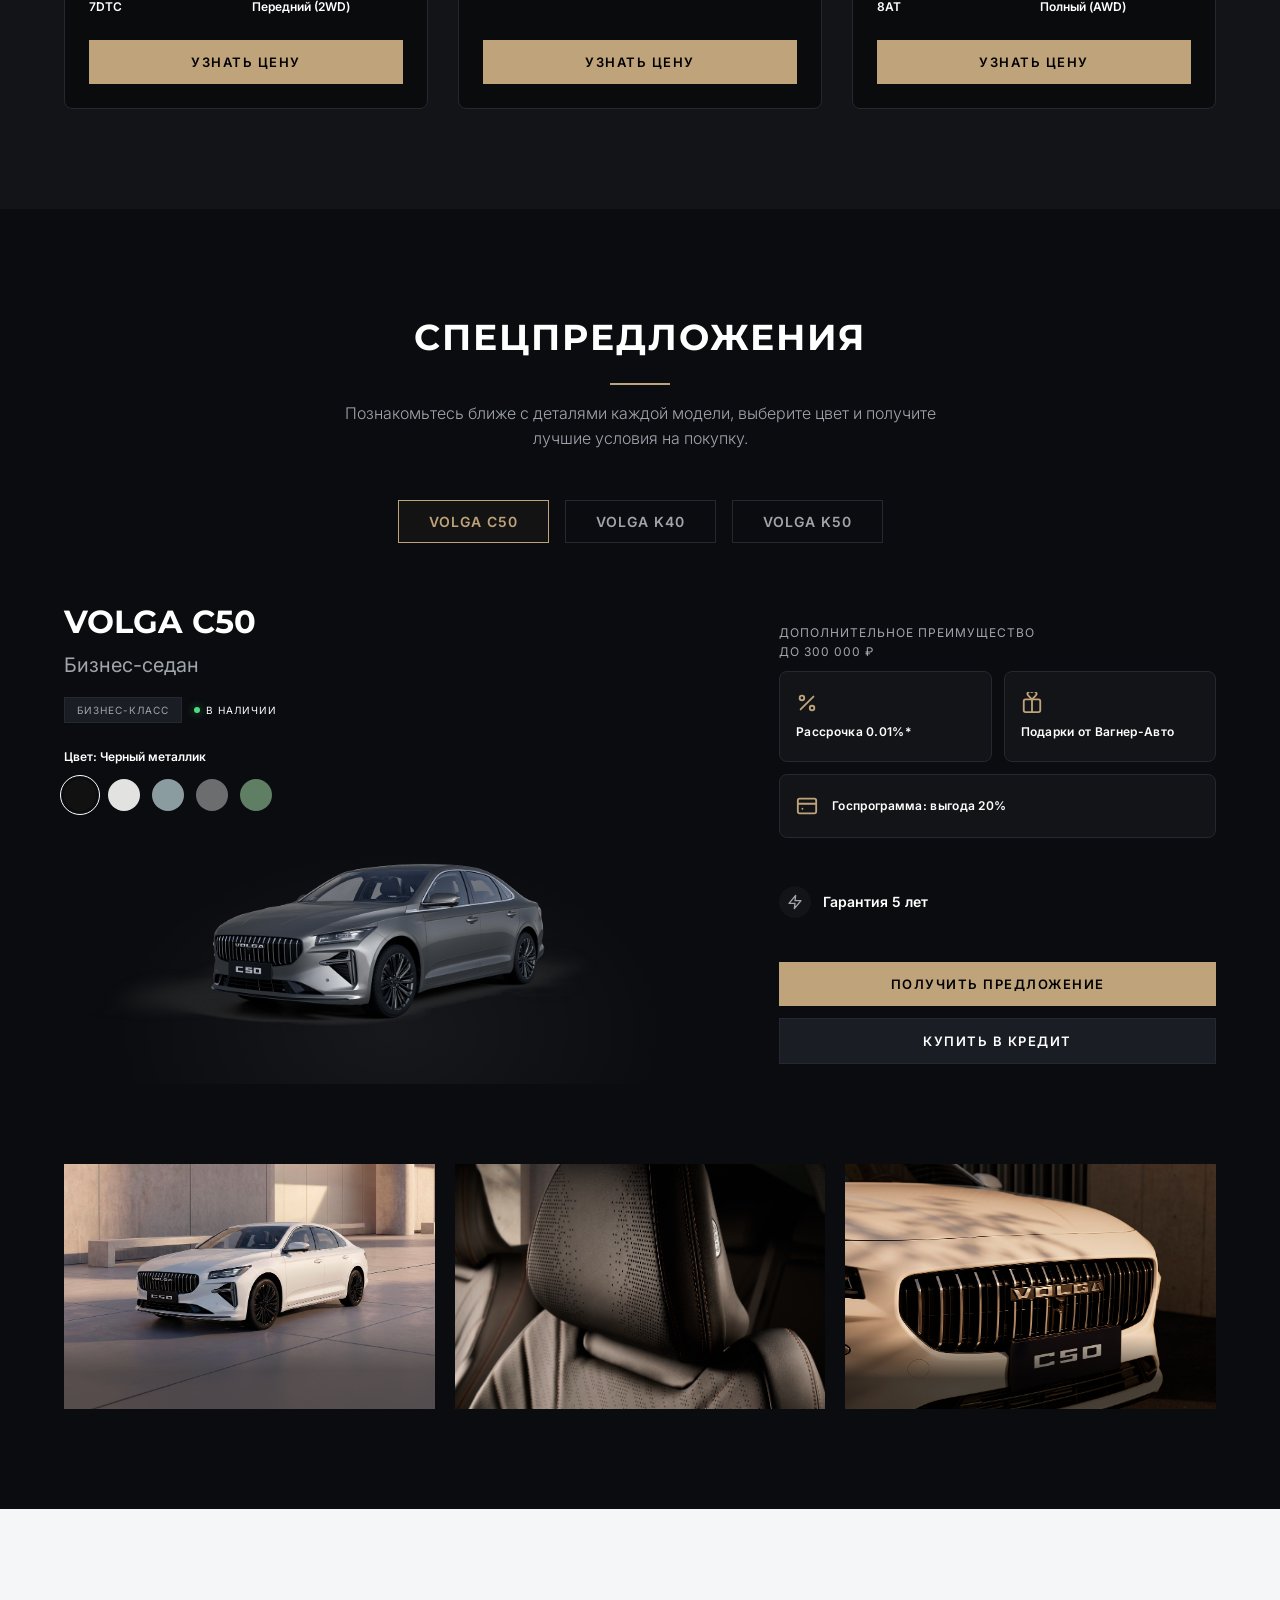
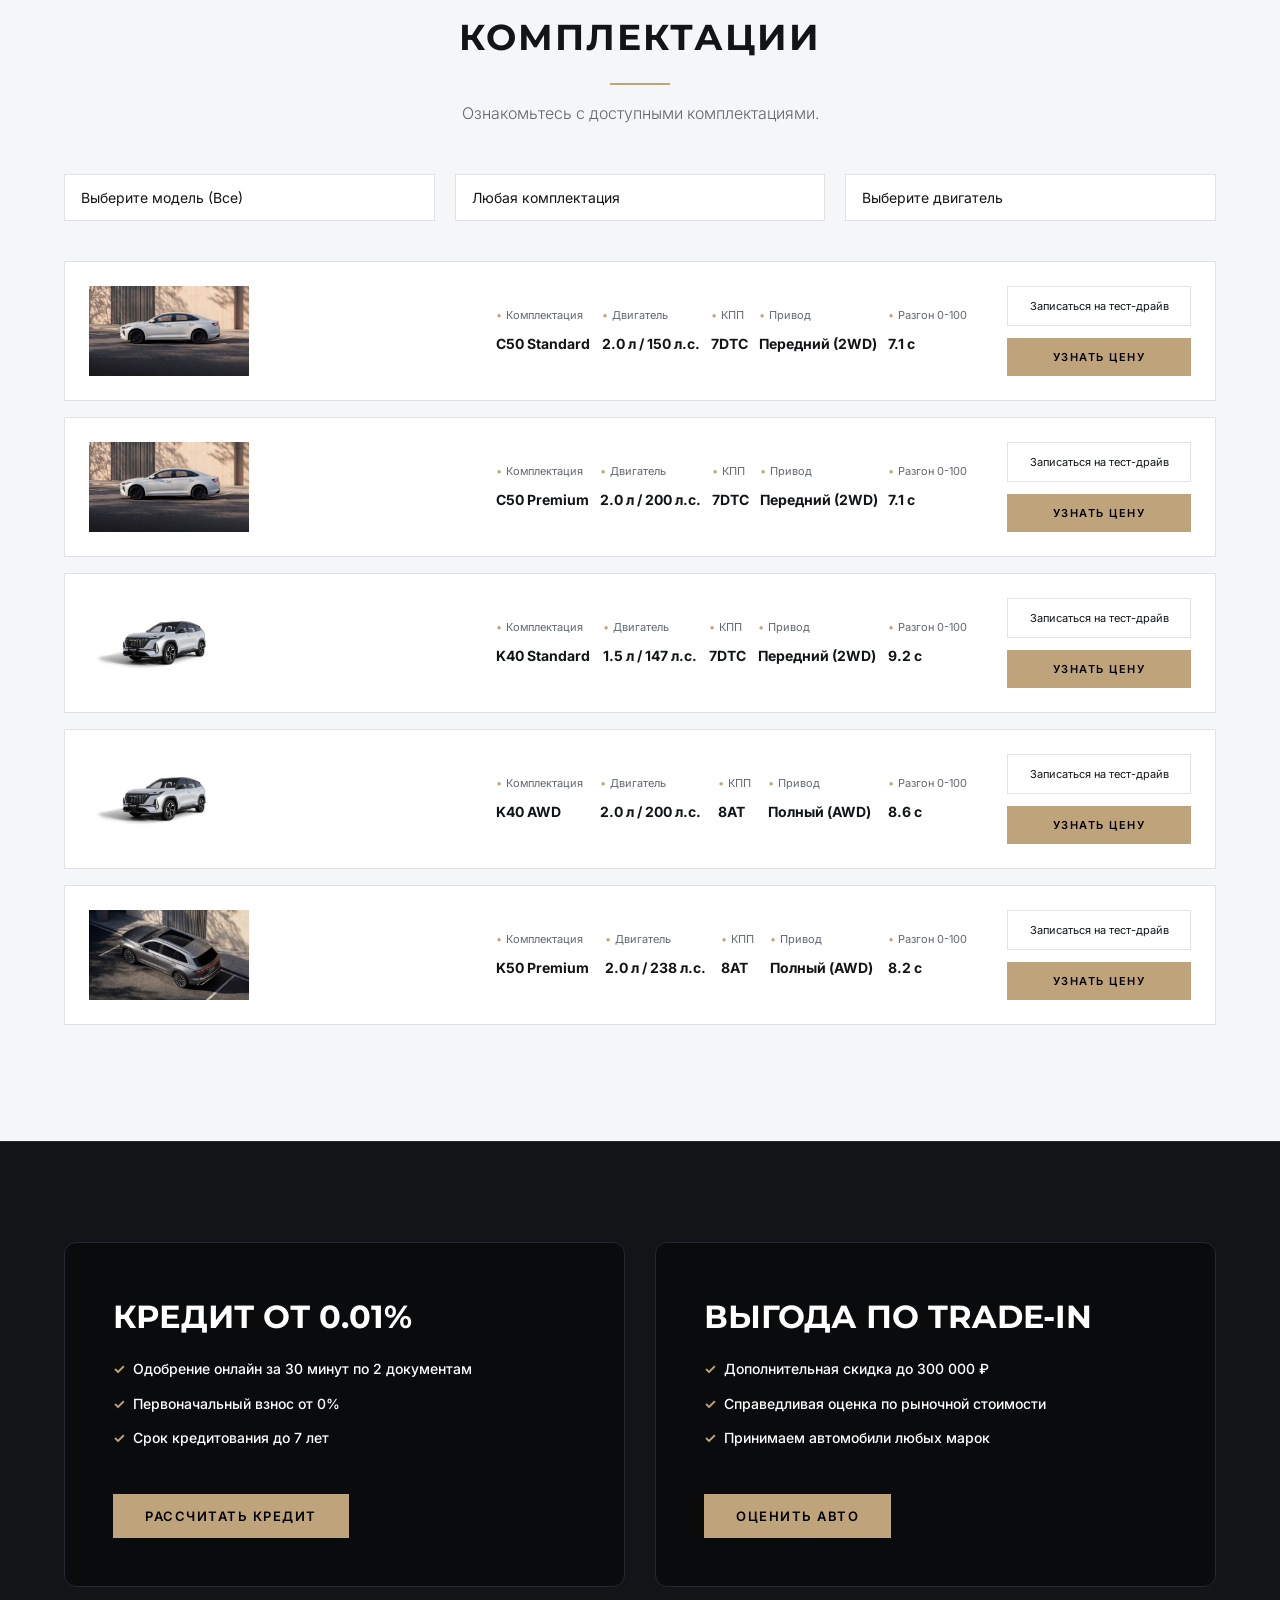
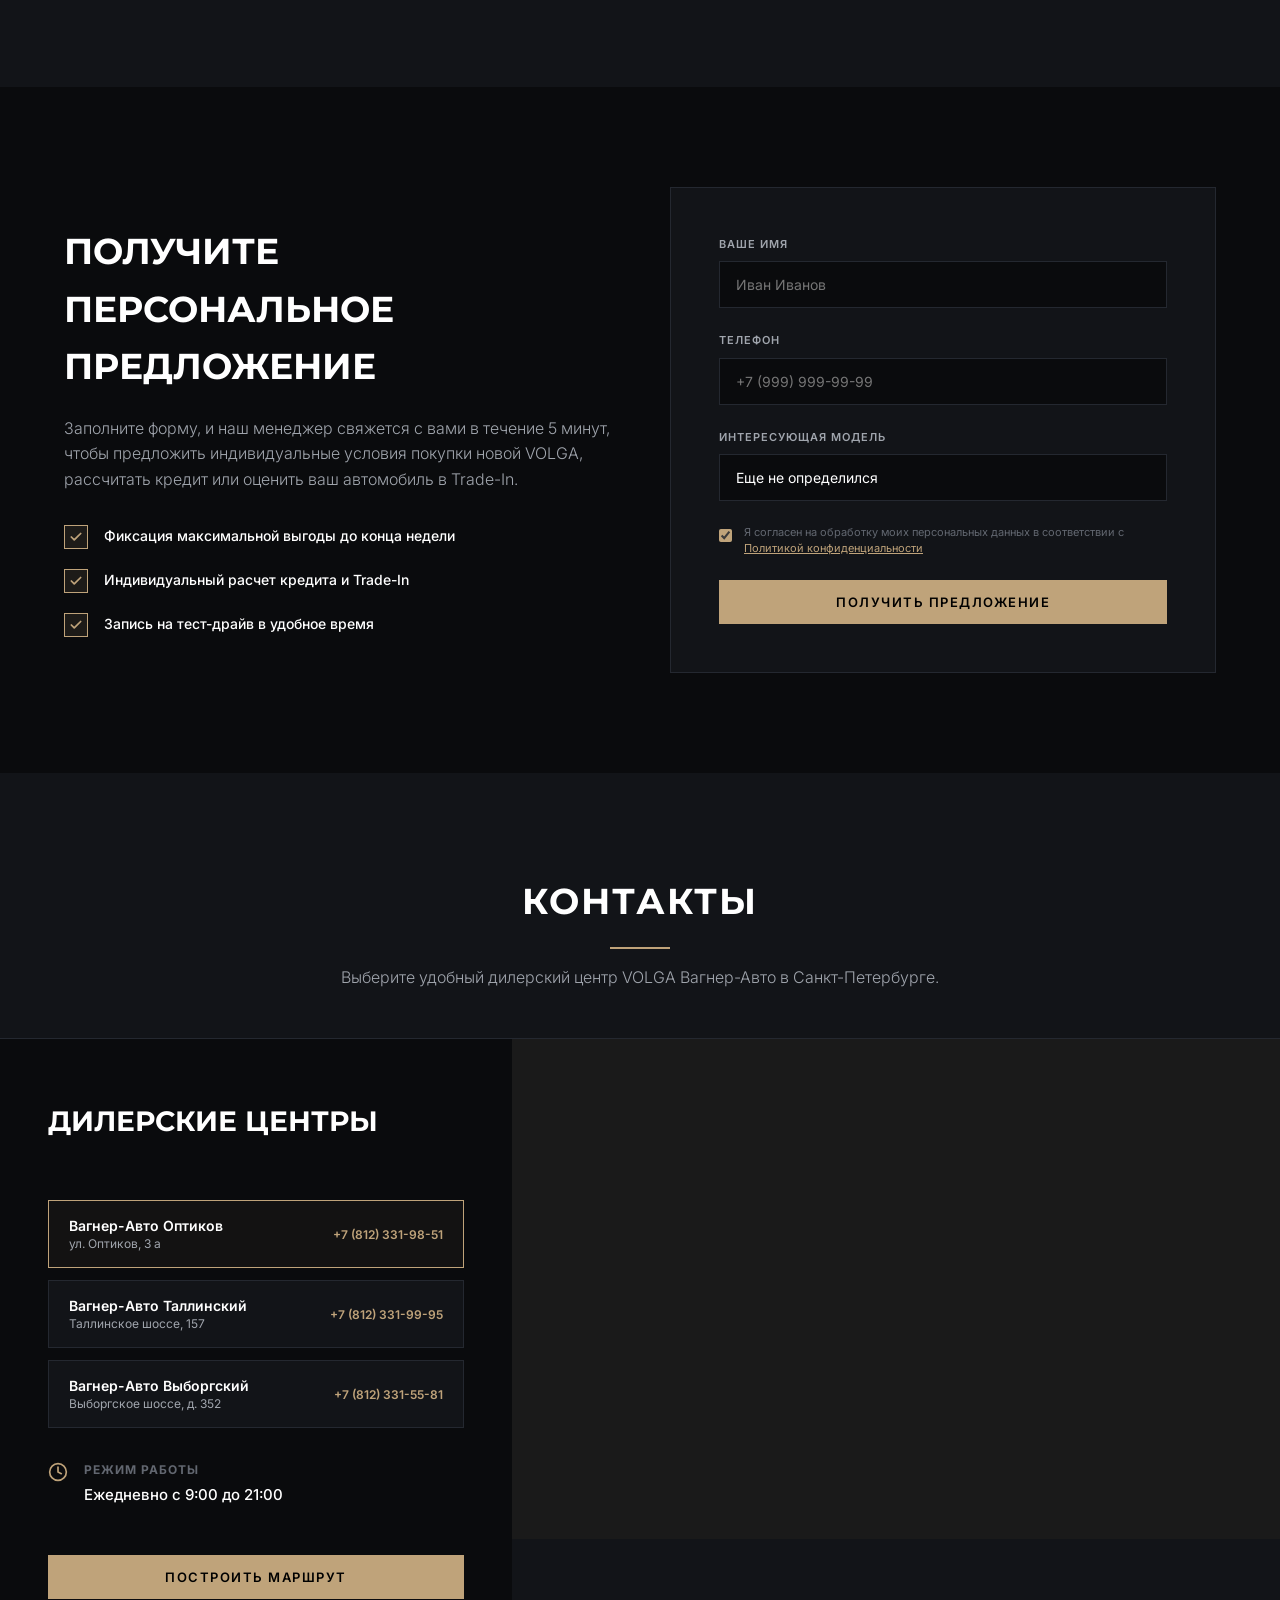
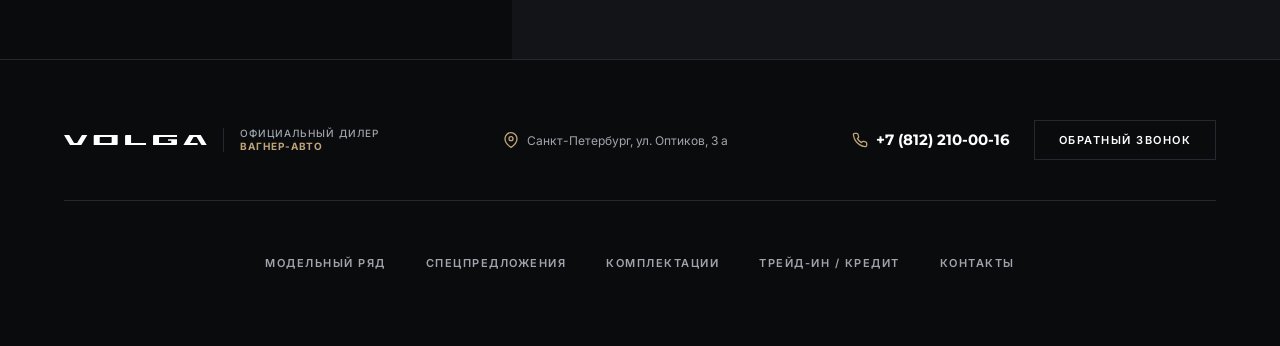
==== commit 2fd005e2: "fix: btn-dark now inherits base .btn styles" ====
--- a/spb.html
+++ b/spb.html
@@ -456,7 +456,7 @@
                                     Получить предложение
                                 </button>
                                 <button
-                                    class="btn-dark open-modal-btn"
+                                    class="btn btn-dark open-modal-btn"
                                     data-modal-title="Рассчитать кредит на VOLGA C50"
                                     data-modal-model="C50"
                                 >
@@ -672,7 +672,7 @@
                                     Получить предложение
                                 </button>
                                 <button
-                                    class="btn-dark open-modal-btn"
+                                    class="btn btn-dark open-modal-btn"
                                     data-modal-title="Рассчитать кредит на VOLGA K40"
                                     data-modal-model="K40"
                                 >
@@ -888,7 +888,7 @@
                                     Получить предложение
                                 </button>
                                 <button
-                                    class="btn-dark open-modal-btn"
+                                    class="btn btn-dark open-modal-btn"
                                     data-modal-title="Рассчитать кредит на VOLGA K50"
                                     data-modal-model="K50"
                                 >
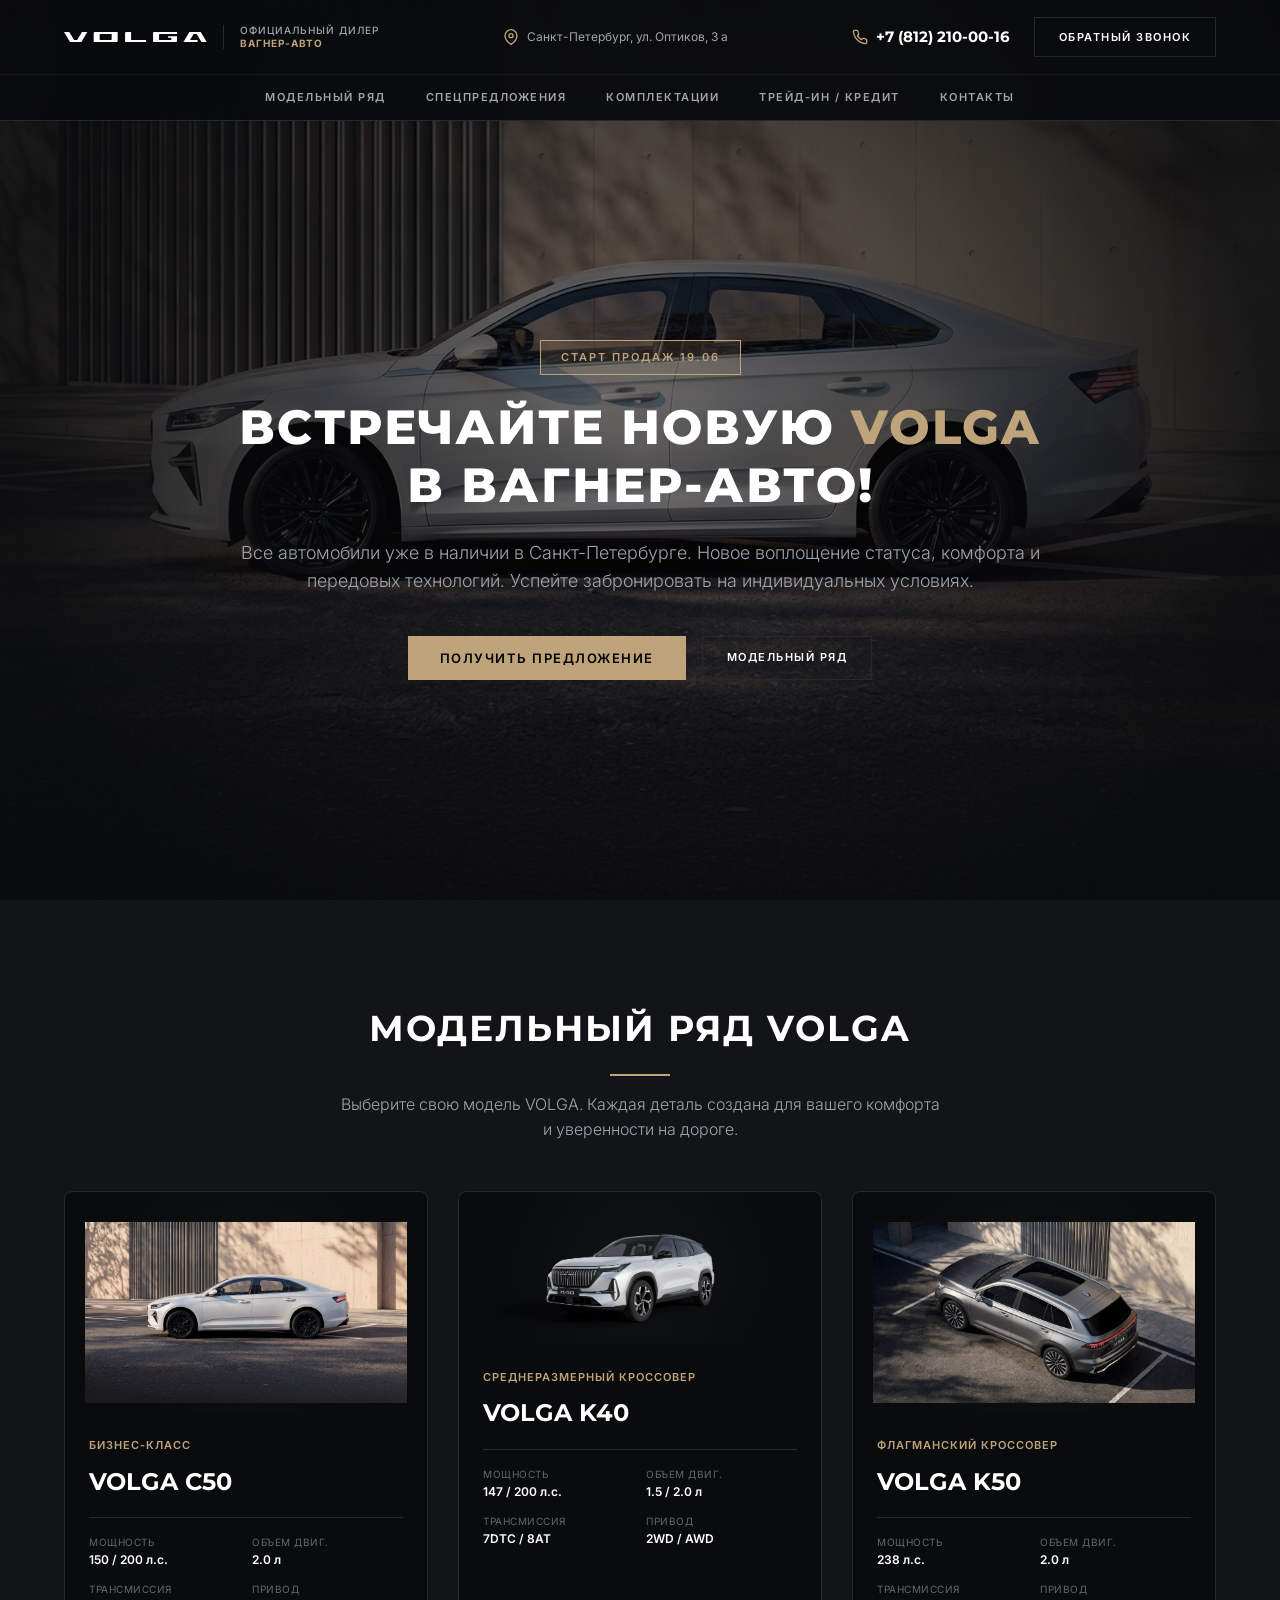
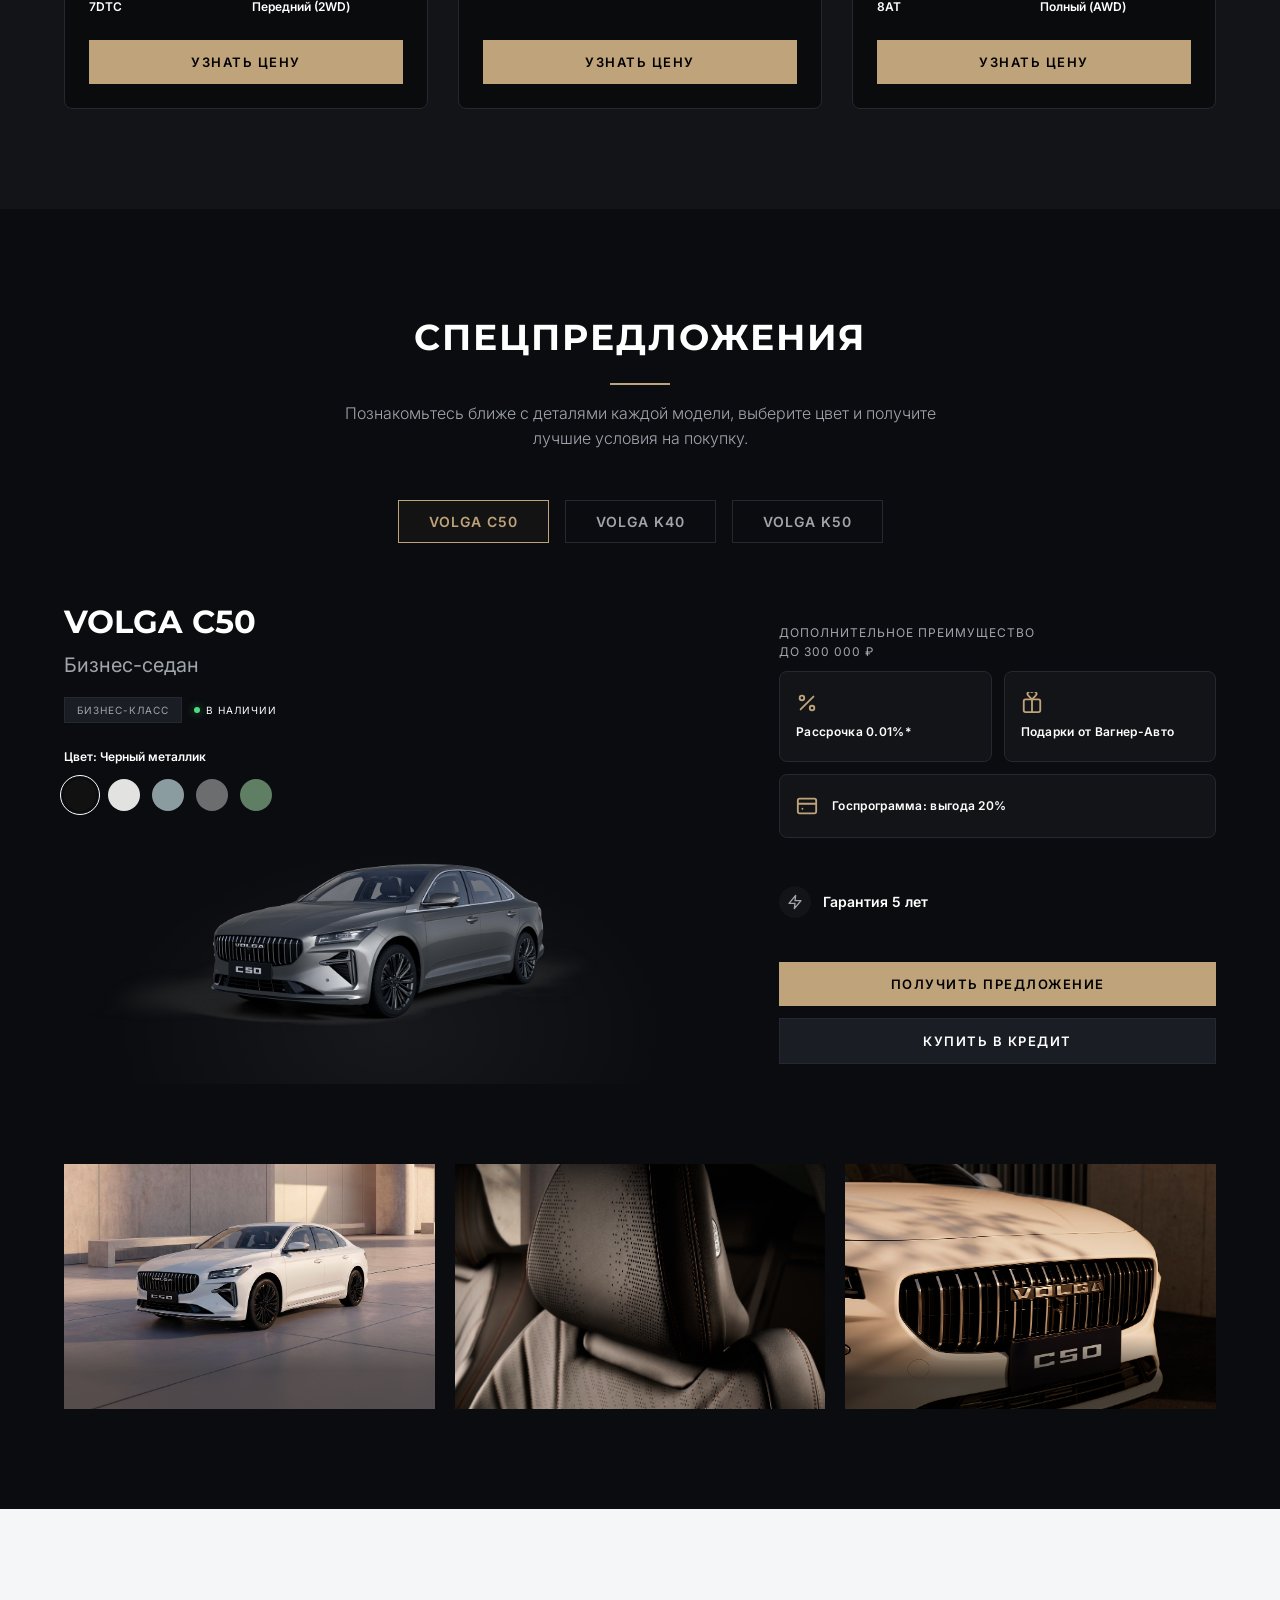
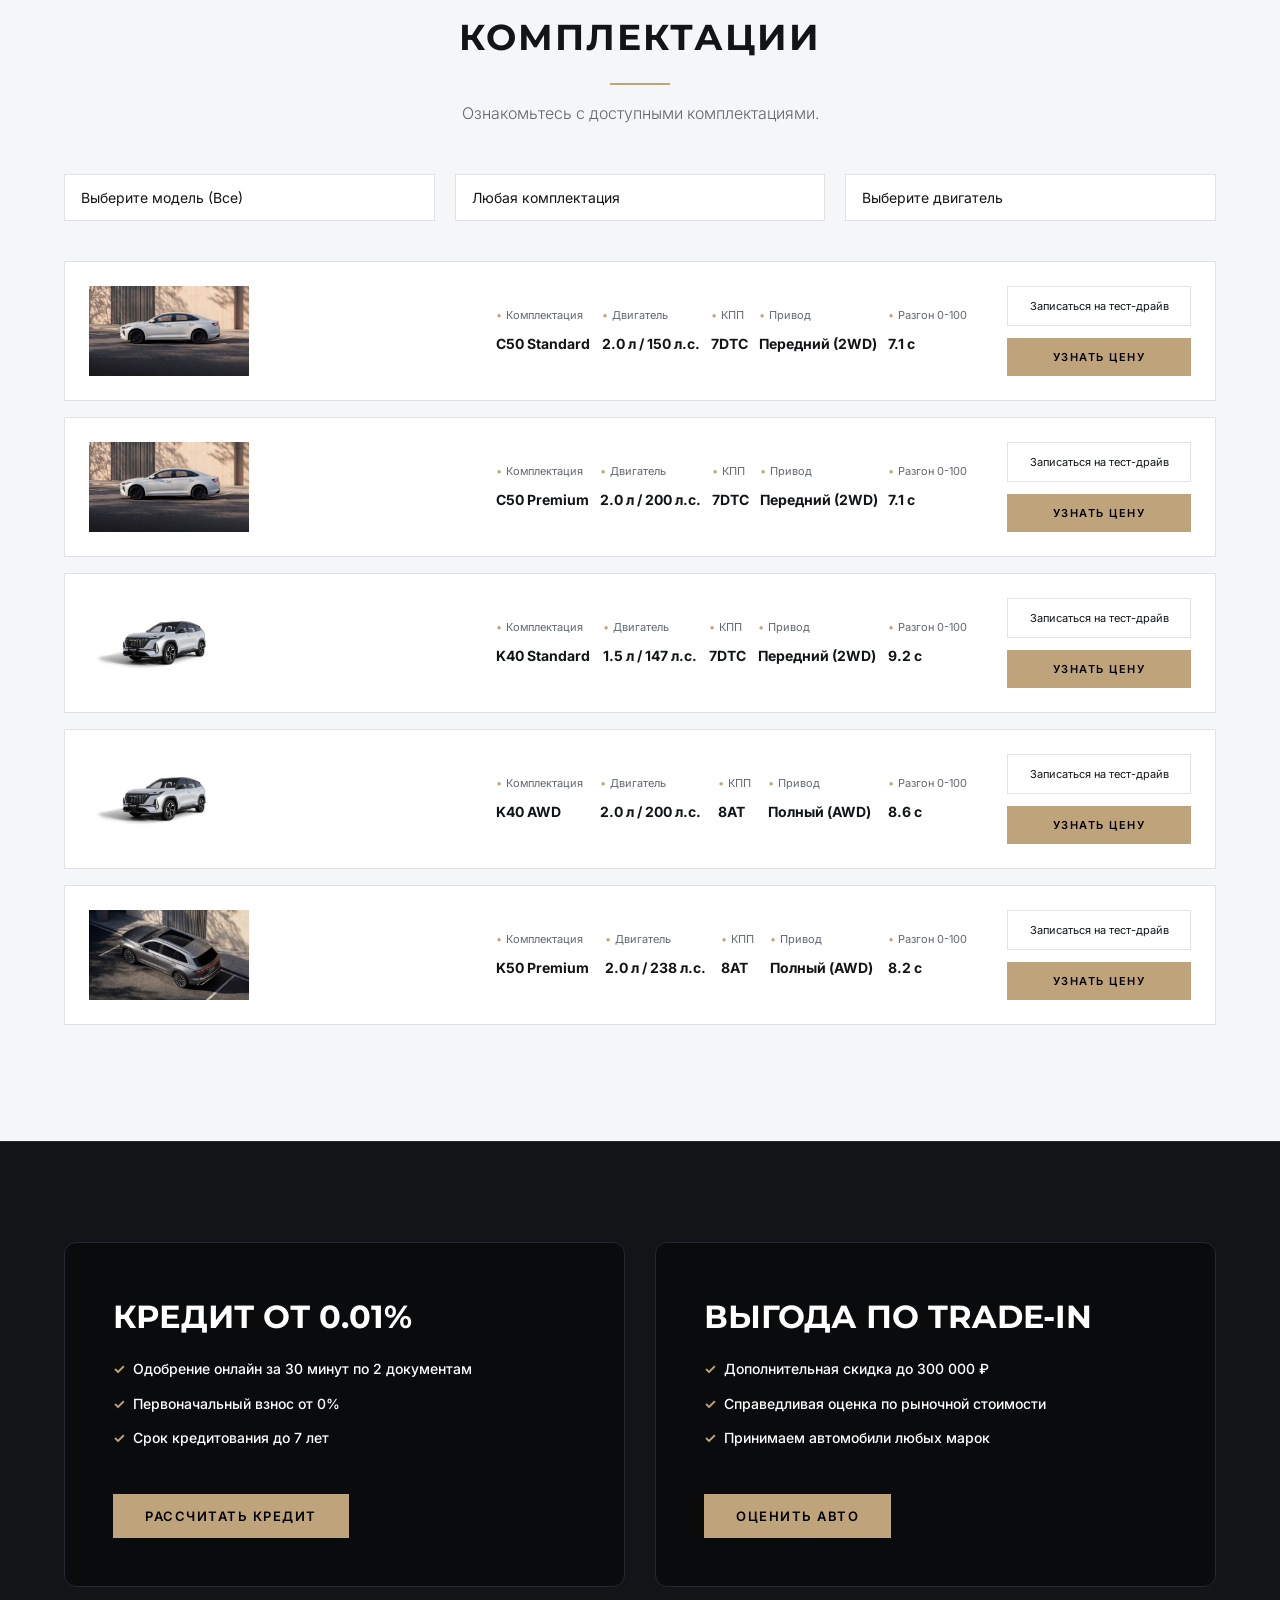
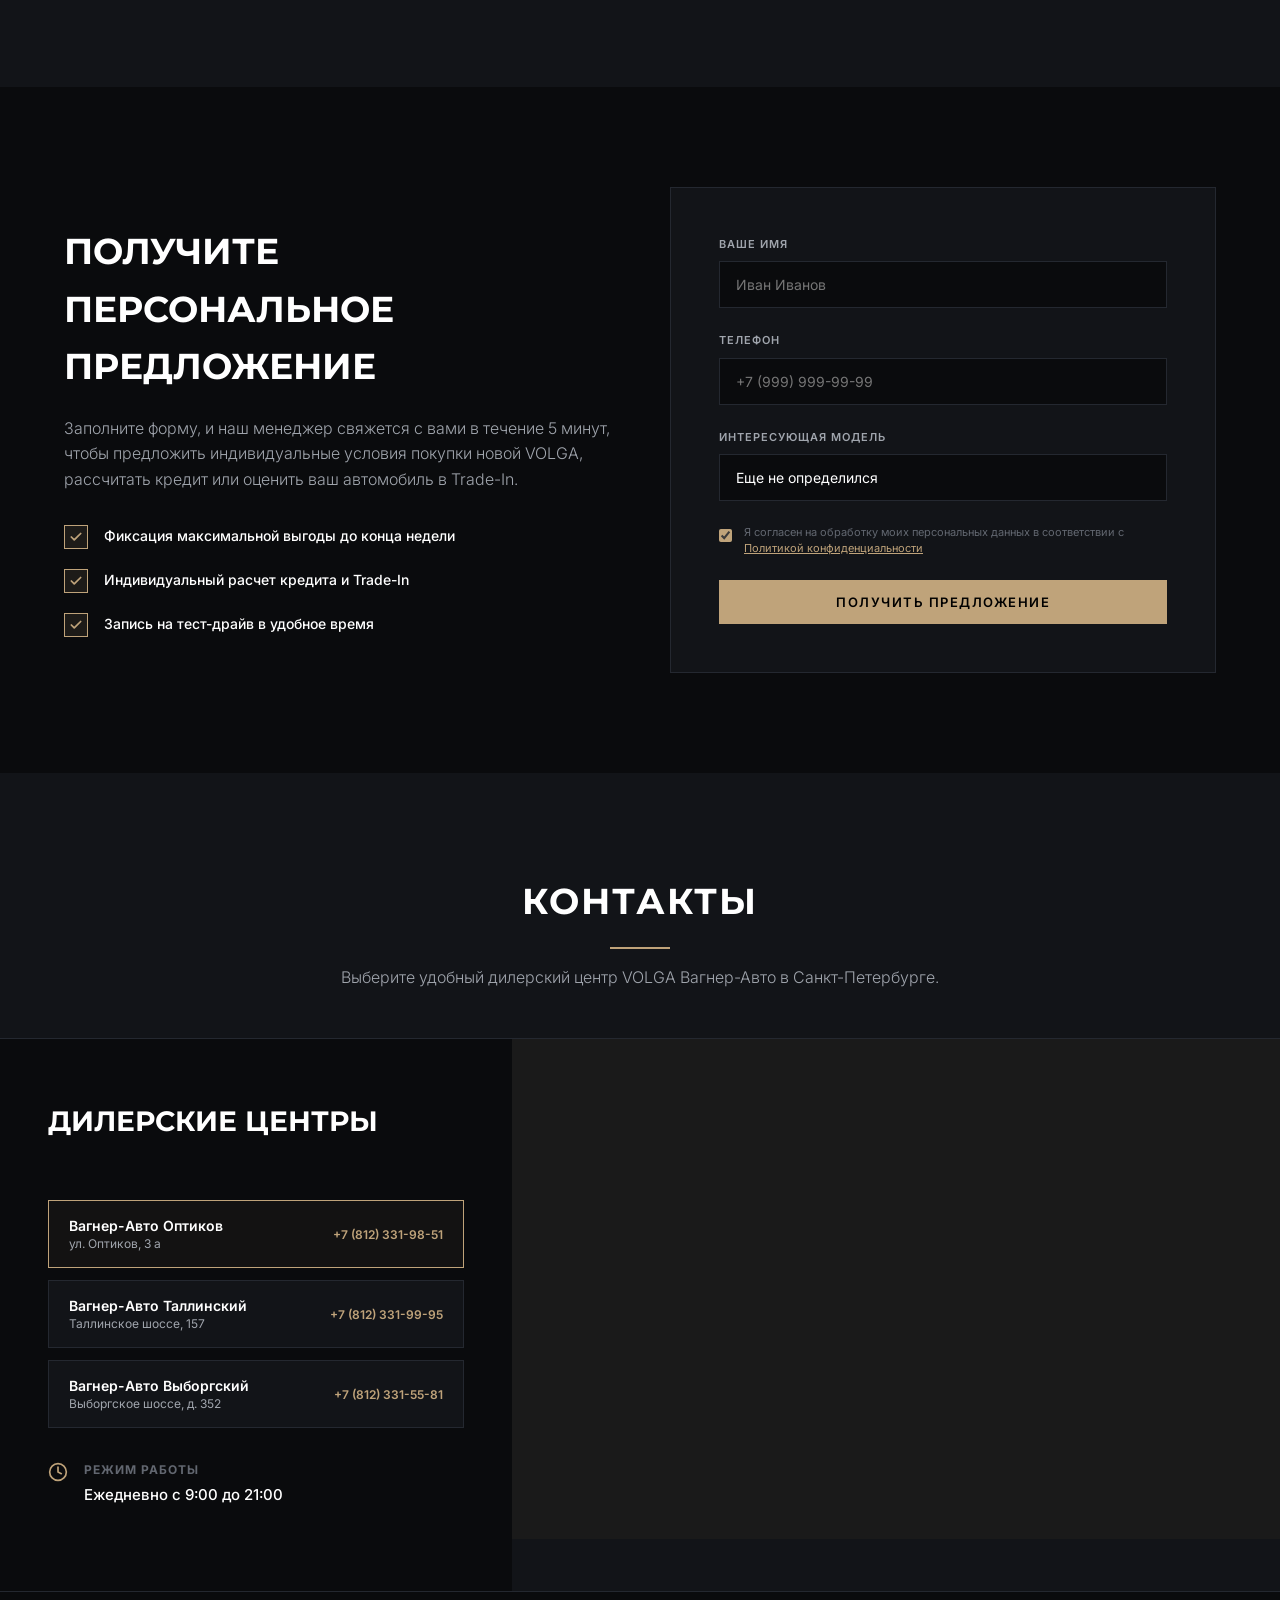
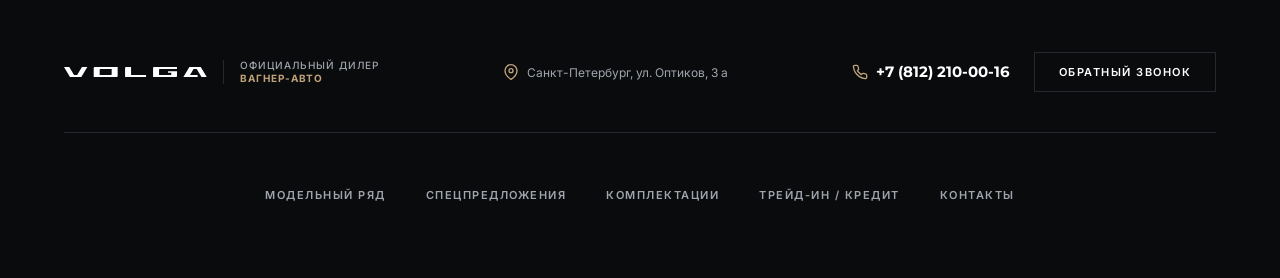
==== commit 90c682c1: "fix: remove route button, deploy spb to volga-wagnerauto" ====
--- a/spb.html
+++ b/spb.html
@@ -1289,13 +1289,6 @@
                             <p>Ежедневно с 9:00 до 21:00</p>
                         </div>
                     </div>
-                    <button
-                        class="btn open-modal-btn"
-                        style="margin-top: 24px"
-                        data-modal-title="Проложить маршрут"
-                    >
-                        Построить маршрут
-                    </button>
                 </div>
                 <div class="map-container">
                     <!-- Embedded Yandex Map dynamically updated by JS -->
